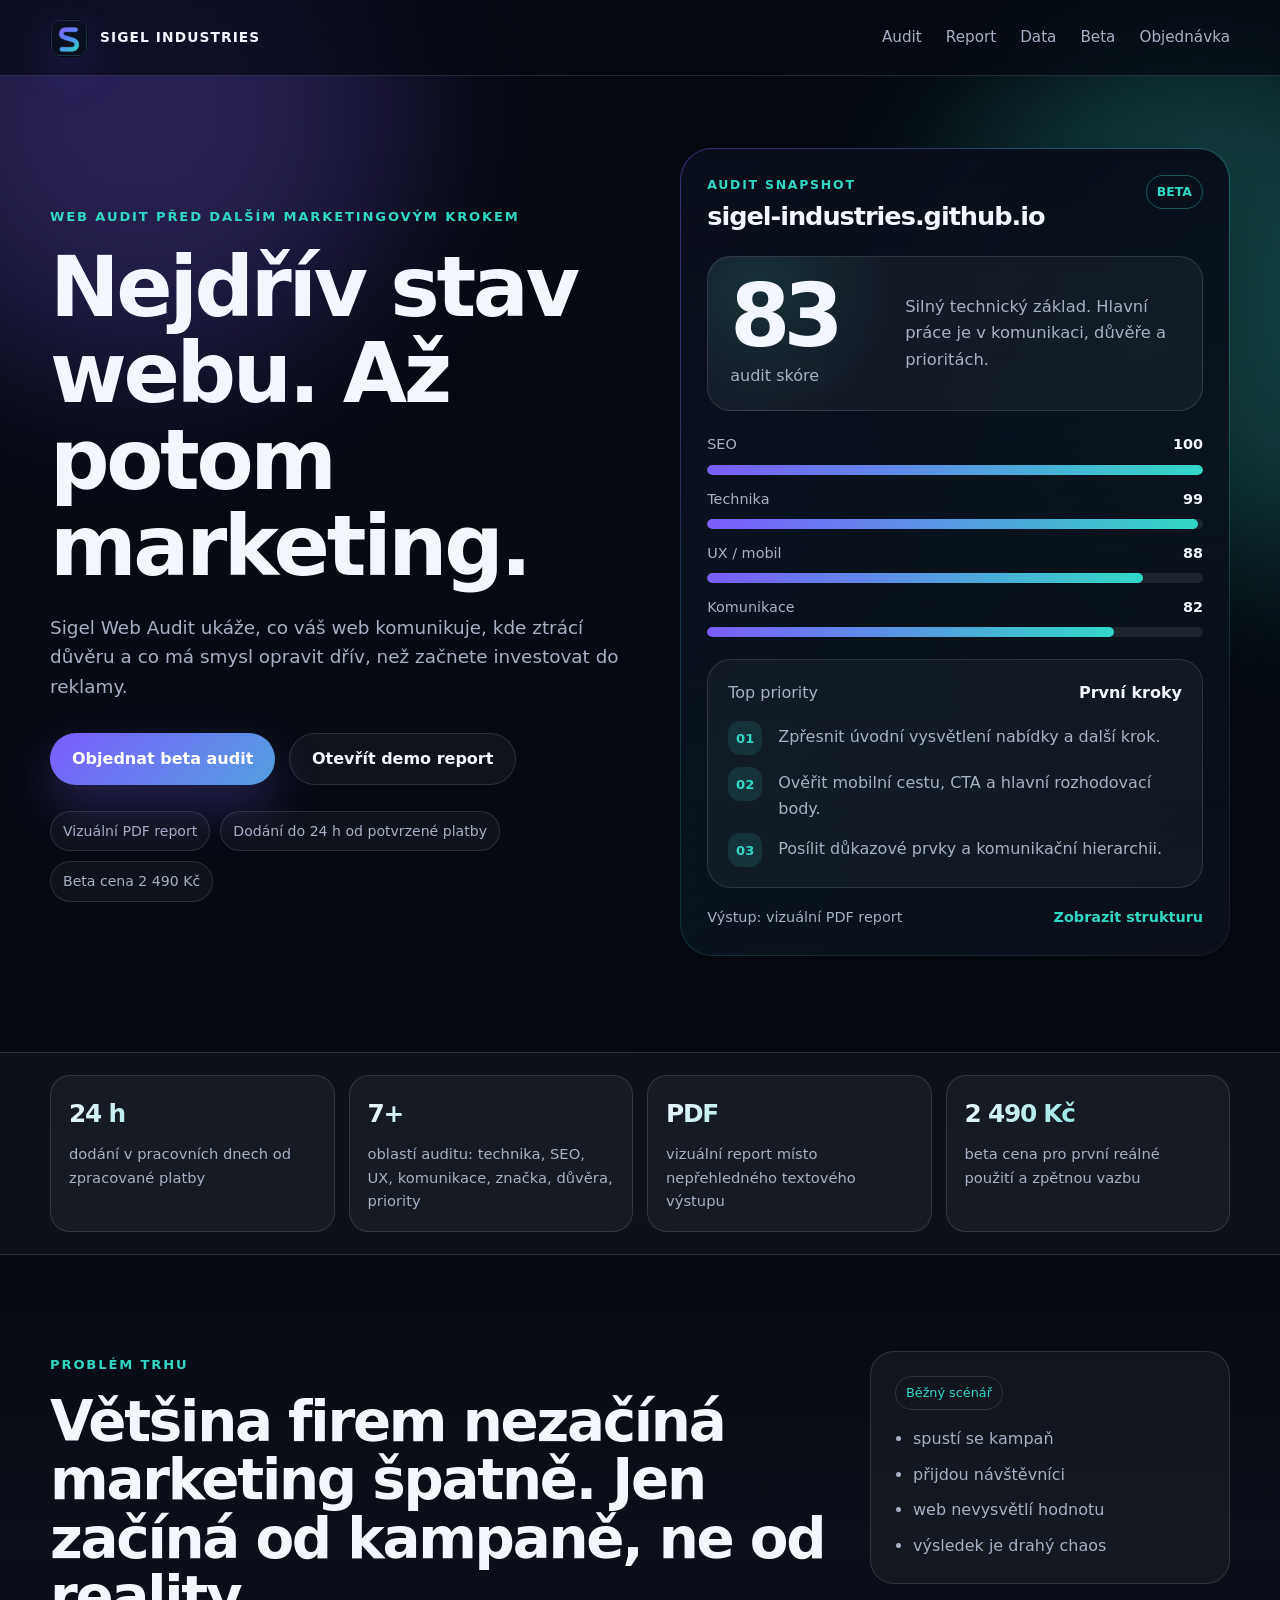
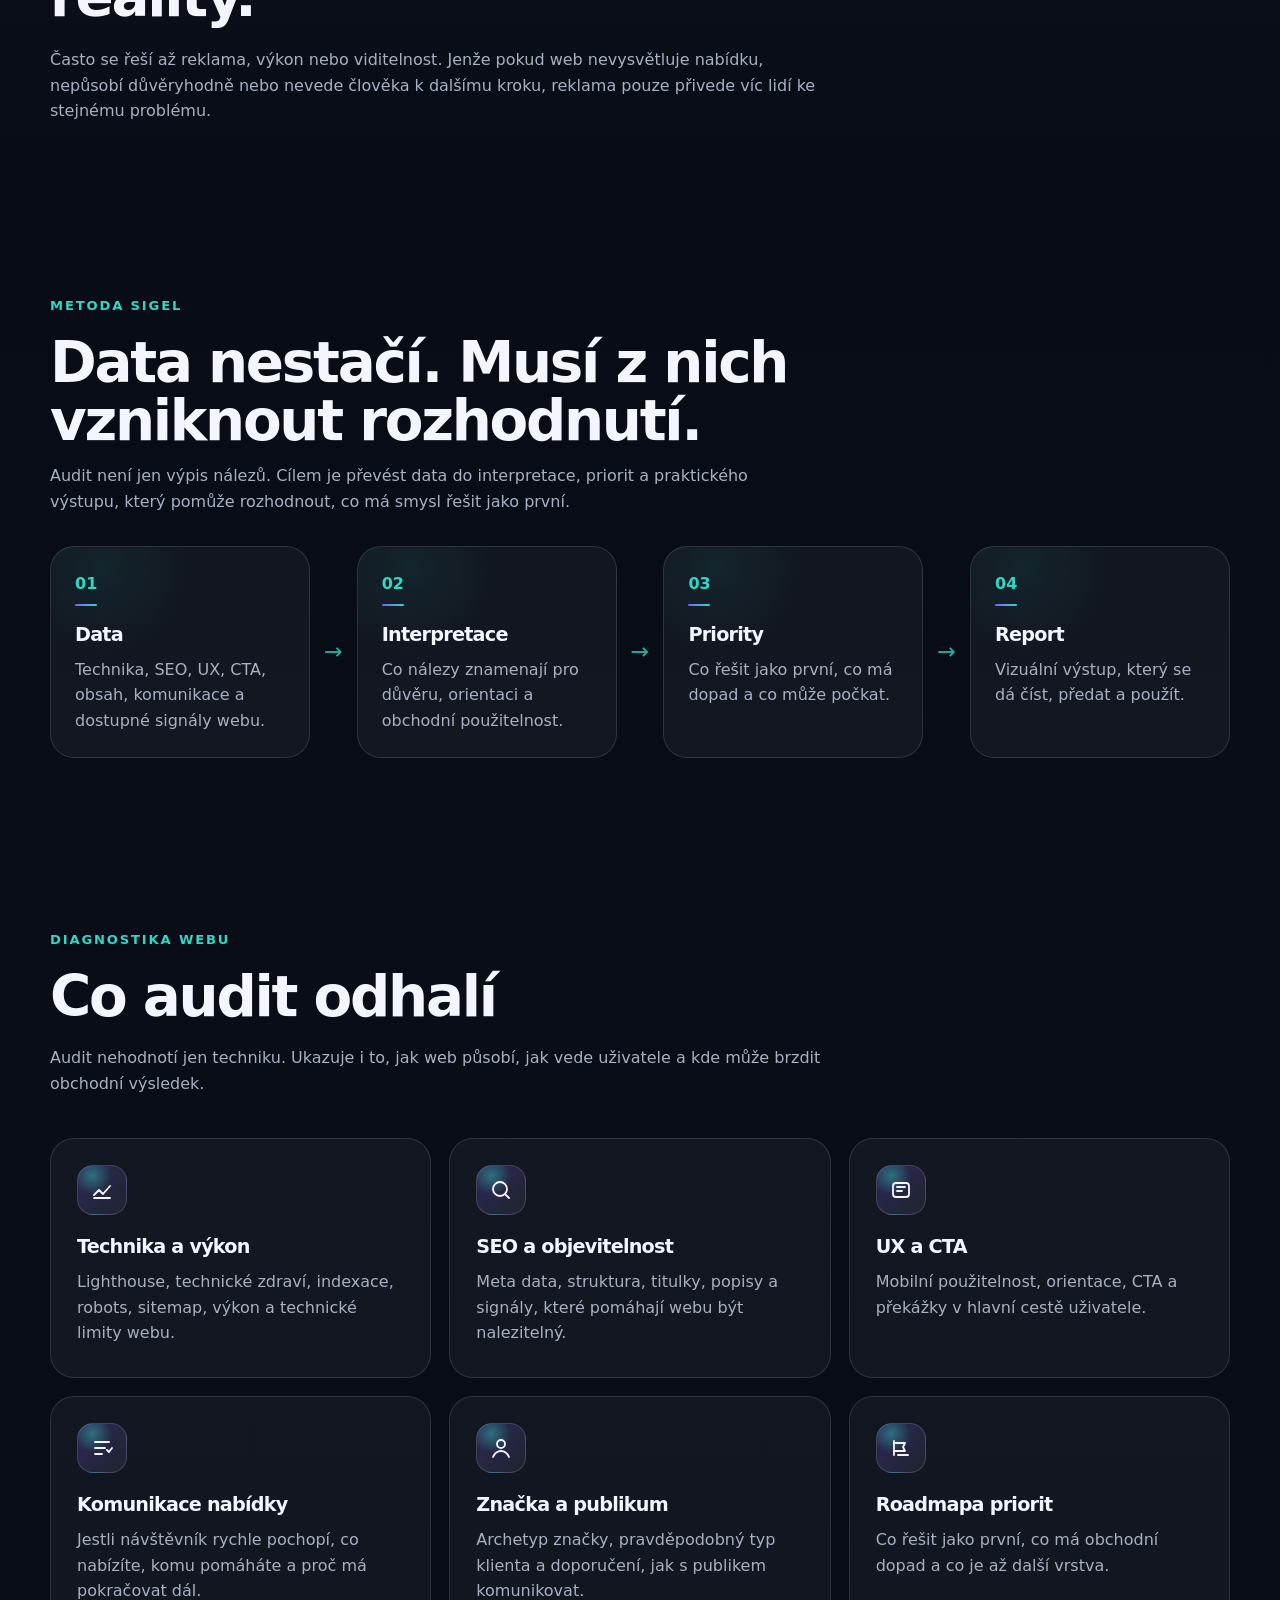
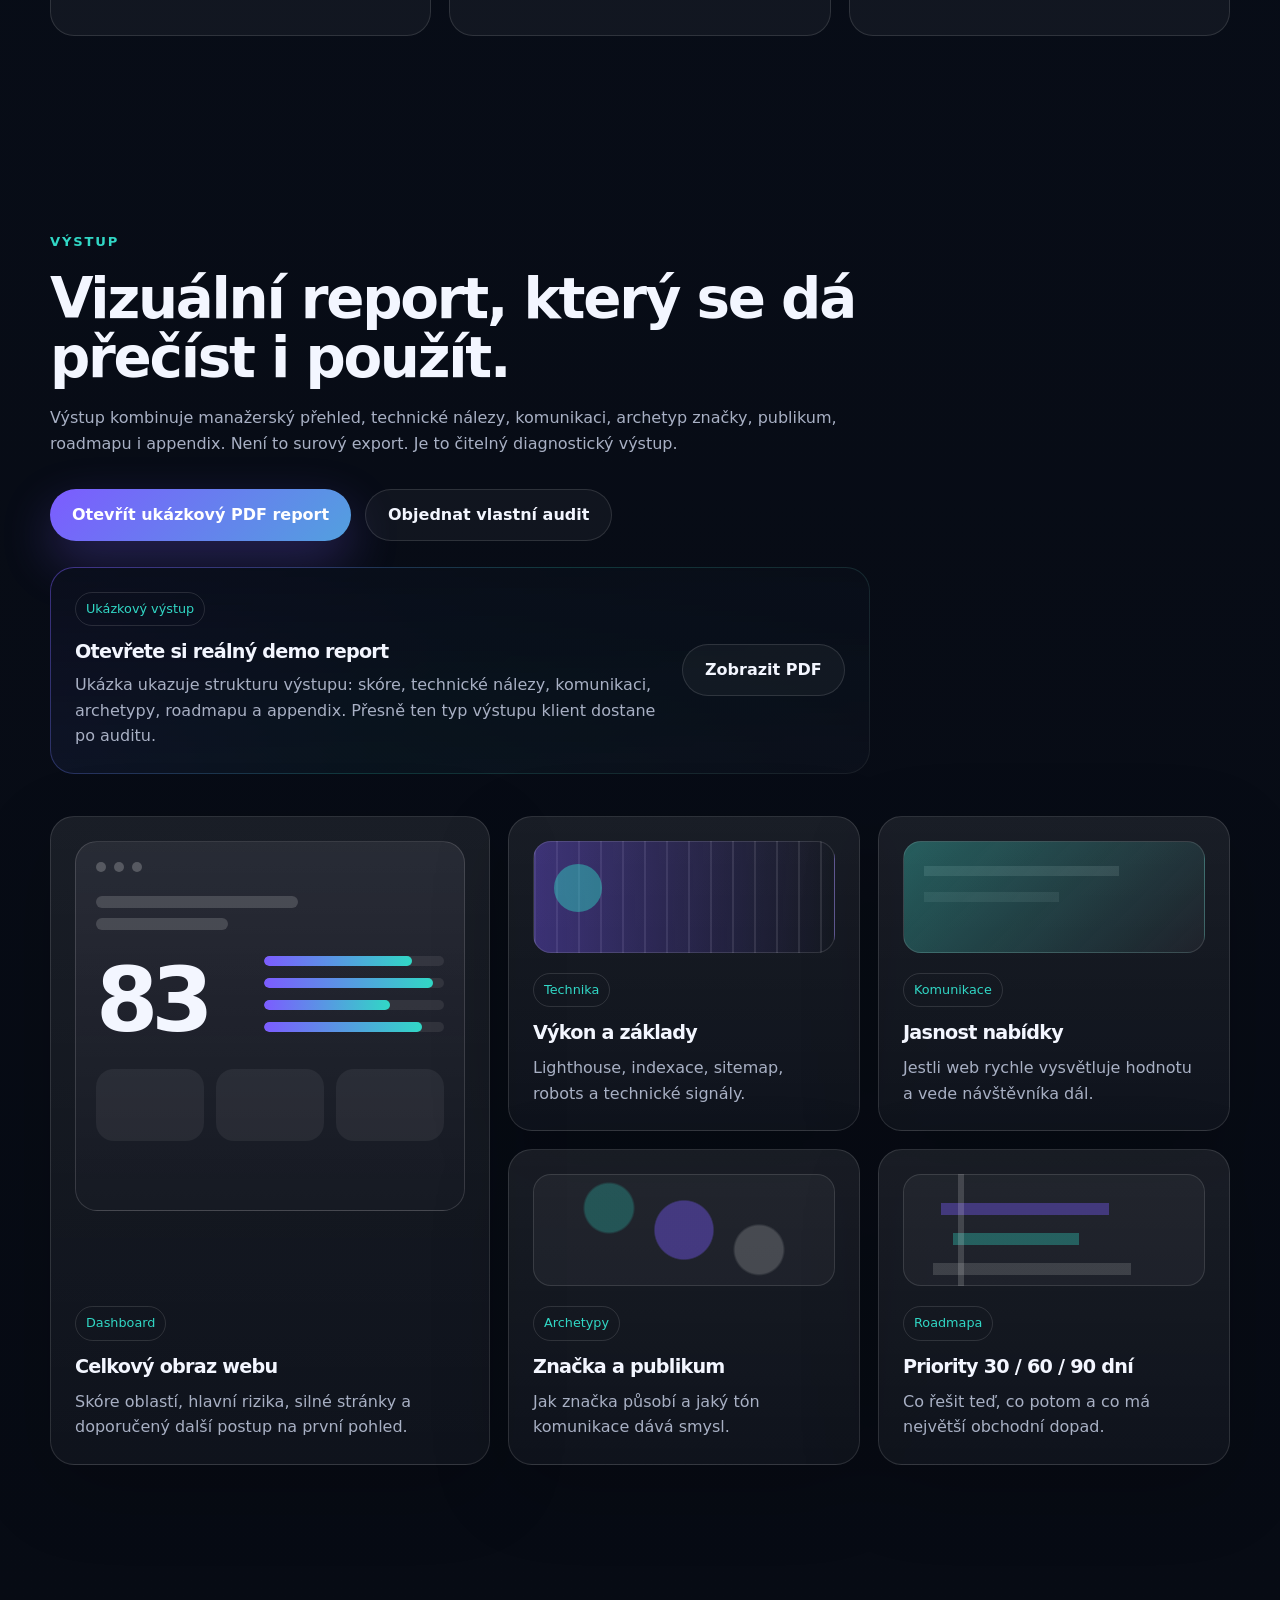
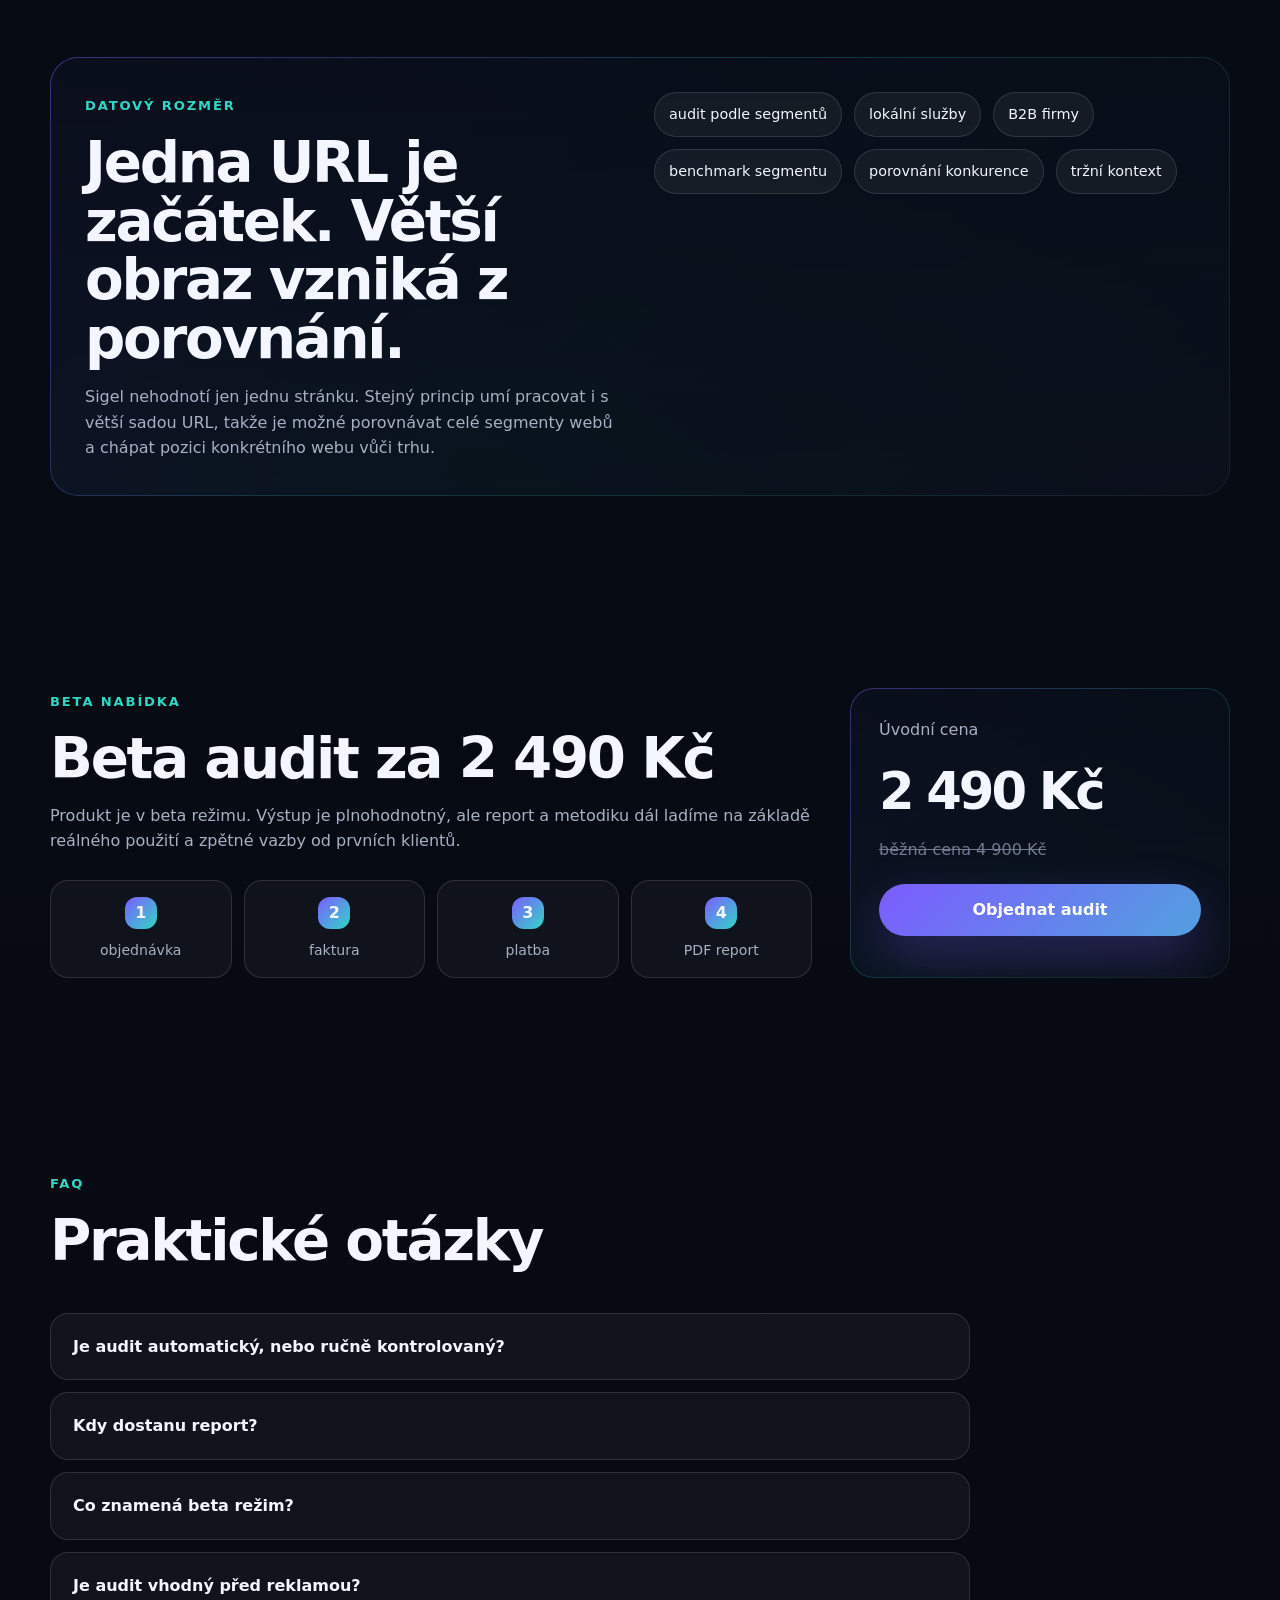
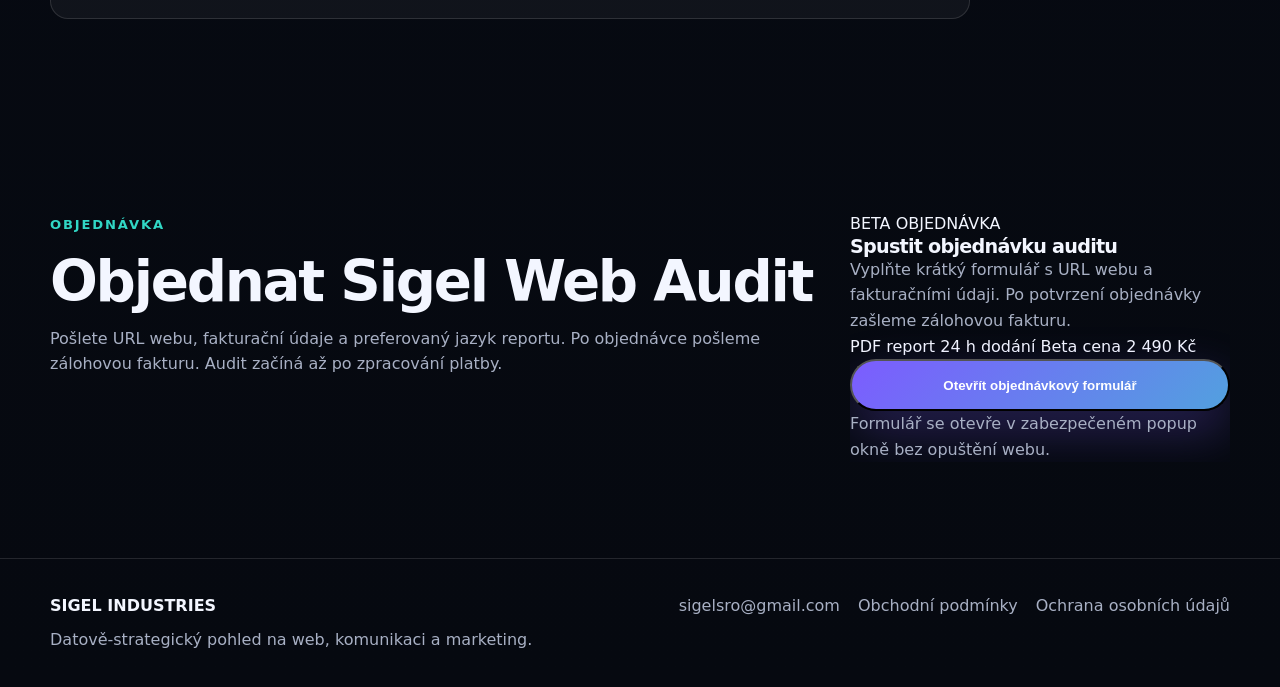
==== index.html @ b2f06cb0 "Update index.html" ====
<!doctype html>
<html lang="cs">
<head>
  <meta charset="utf-8" />
  <meta name="viewport" content="width=device-width, initial-scale=1" />

  <title>Sigel Web Audit | Datově-strategický audit webu</title>
  <meta name="description" content="Sigel Web Audit je vizuální datový audit webu, komunikace, SEO, UX, značky a obchodní použitelnosti. Než začnete investovat do marketingu, zjistěte, v jakém stavu je váš web." />
  <meta name="robots" content="index, follow" />
  <link rel="canonical" href="https://sigel-industries.github.io/" />

  <meta property="og:title" content="Sigel Web Audit | Datově-strategický audit webu" />
  <meta property="og:description" content="Nejdřív stav webu. Až potom marketing." />
  <meta property="og:type" content="website" />
  <meta property="og:url" content="https://sigel-industries.github.io/" />
  <meta property="og:site_name" content="SIGEL INDUSTRIES" />

  <link rel="icon" href="favicon.ico" sizes="any">
  <link rel="icon" type="image/png" sizes="32x32" href="favicon-32.png">
  <link rel="icon" type="image/png" sizes="16x16" href="favicon-16.png">
  <link rel="apple-touch-icon" href="apple-touch-icon.png">

  <link rel="stylesheet" href="style.css" />
</head>

<body>
  <div class="page-grid" aria-hidden="true"></div>
  <div class="page-glow page-glow-a" aria-hidden="true"></div>
  <div class="page-glow page-glow-b" aria-hidden="true"></div>

  <header class="site-header">
    <div class="container header-inner">
      <a href="#top" class="brand" aria-label="SIGEL INDUSTRIES">
        <span class="brand-mark">
          <img src="sigel-mark-256.png" alt="" class="brand-logo" aria-hidden="true">
        </span>
        <span class="brand-text">SIGEL INDUSTRIES</span>
      </a>

      <nav class="nav" aria-label="Hlavní navigace">
        <a href="#audit">Audit</a>
        <a href="#report">Report</a>
        <a href="#data">Data</a>
        <a href="#beta">Beta</a>
        <a href="#order">Objednávka</a>
      </nav>
    </div>
  </header>

  <main id="top">
    <section class="hero section">
      <div class="container hero-grid">
        <div class="hero-copy reveal">
          <p class="eyebrow">Web audit před dalším marketingovým krokem</p>

          <h1>Nejdřív stav webu. Až potom marketing.</h1>

          <p class="hero-text">
            Sigel Web Audit ukáže, co váš web komunikuje, kde ztrácí důvěru
            a co má smysl opravit dřív, než začnete investovat do reklamy.
          </p>

          <div class="hero-actions">
            <a href="#order" class="btn btn-primary btn-shine">Objednat beta audit</a>
            <a href="docs/demo-report.pdf" class="btn btn-secondary" target="_blank" rel="noopener">Otevřít demo report</a>
          </div>

          <div class="hero-meta">
            <span>Vizuální PDF report</span>
            <span>Dodání do 24 h od potvrzené platby</span>
            <span>Beta cena 2 490 Kč</span>
          </div>
        </div>

        <aside class="audit-snapshot reveal interactive-card tilt-card" aria-label="Ukázka auditního výstupu">
          <div class="snapshot-header">
            <div>
              <span class="snapshot-kicker">Audit Snapshot</span>
              <h2>sigel-industries.github.io</h2>
            </div>
            <span class="snapshot-badge">BETA</span>
          </div>

          <div class="snapshot-score-block">
            <div class="snapshot-score">
              <strong>83</strong>
              <span>audit skóre</span>
            </div>

            <div class="snapshot-summary">
              <p>Silný technický základ. Hlavní práce je v komunikaci, důvěře a prioritách.</p>
            </div>
          </div>

          <div class="snapshot-metrics">
            <div class="metric">
              <div class="metric-top">
                <span>SEO</span>
                <strong>100</strong>
              </div>
              <div class="metric-bar"><i style="width: 100%"></i></div>
            </div>

            <div class="metric">
              <div class="metric-top">
                <span>Technika</span>
                <strong>99</strong>
              </div>
              <div class="metric-bar"><i style="width: 99%"></i></div>
            </div>

            <div class="metric">
              <div class="metric-top">
                <span>UX / mobil</span>
                <strong>88</strong>
              </div>
              <div class="metric-bar"><i style="width: 88%"></i></div>
            </div>

            <div class="metric">
              <div class="metric-top">
                <span>Komunikace</span>
                <strong>82</strong>
              </div>
              <div class="metric-bar"><i style="width: 82%"></i></div>
            </div>
          </div>

          <div class="snapshot-priorities">
            <div class="priority-title">
              <span>Top priority</span>
              <strong>První kroky</strong>
            </div>

            <ol>
              <li>
                <span>01</span>
                <p>Zpřesnit úvodní vysvětlení nabídky a další krok.</p>
              </li>
              <li>
                <span>02</span>
                <p>Ověřit mobilní cestu, CTA a hlavní rozhodovací body.</p>
              </li>
              <li>
                <span>03</span>
                <p>Posílit důkazové prvky a komunikační hierarchii.</p>
              </li>
            </ol>
          </div>

          <div class="snapshot-footer">
            <span>Výstup: vizuální PDF report</span>
            <a href="#report">Zobrazit strukturu</a>
          </div>
        </aside>
      </div>
    </section>

    <section class="signal-strip reveal">
      <div class="container signal-grid">
        <div class="signal-item interactive-card">
          <span>24 h</span>
          <p>dodání v pracovních dnech od zpracované platby</p>
        </div>

        <div class="signal-item interactive-card">
          <span>7+</span>
          <p>oblastí auditu: technika, SEO, UX, komunikace, značka, důvěra, priority</p>
        </div>

        <div class="signal-item interactive-card">
          <span>PDF</span>
          <p>vizuální report místo nepřehledného textového výstupu</p>
        </div>

        <div class="signal-item interactive-card">
          <span>2 490 Kč</span>
          <p>beta cena pro první reálné použití a zpětnou vazbu</p>
        </div>
      </div>
    </section>

    <section class="section problem">
      <div class="container problem-grid">
        <div class="problem-copy reveal">
          <p class="eyebrow">Problém trhu</p>
          <h2>Většina firem nezačíná marketing špatně. Jen začíná od kampaně, ne od reality.</h2>
          <p>
            Často se řeší až reklama, výkon nebo viditelnost. Jenže pokud web nevysvětluje nabídku,
            nepůsobí důvěryhodně nebo nevede člověka k dalšímu kroku, reklama pouze přivede víc lidí
            ke stejnému problému.
          </p>
        </div>

        <div class="problem-card reveal interactive-card">
          <span class="card-label">Běžný scénář</span>
          <ul>
            <li>spustí se kampaň</li>
            <li>přijdou návštěvníci</li>
            <li>web nevysvětlí hodnotu</li>
            <li>výsledek je drahý chaos</li>
          </ul>
        </div>
      </div>
    </section>

    <section class="section method">
      <div class="container">
        <div class="method-heading reveal">
          <p class="eyebrow">Metoda Sigel</p>
          <h2>Data nestačí. Musí z nich vzniknout rozhodnutí.</h2>
          <p>
            Audit není jen výpis nálezů. Cílem je převést data do interpretace, priorit a praktického výstupu,
            který pomůže rozhodnout, co má smysl řešit jako první.
          </p>
        </div>

        <div class="method-flow reveal">
          <div class="method-step interactive-card">
            <span>01</span>
            <h3>Data</h3>
            <p>Technika, SEO, UX, CTA, obsah, komunikace a dostupné signály webu.</p>
          </div>

          <div class="method-arrow">→</div>

          <div class="method-step interactive-card">
            <span>02</span>
            <h3>Interpretace</h3>
            <p>Co nálezy znamenají pro důvěru, orientaci a obchodní použitelnost.</p>
          </div>

          <div class="method-arrow">→</div>

          <div class="method-step interactive-card">
            <span>03</span>
            <h3>Priority</h3>
            <p>Co řešit jako první, co má dopad a co může počkat.</p>
          </div>

          <div class="method-arrow">→</div>

          <div class="method-step interactive-card">
            <span>04</span>
            <h3>Report</h3>
            <p>Vizuální výstup, který se dá číst, předat a použít.</p>
          </div>
        </div>
      </div>
    </section>

    <section id="audit" class="section audit">
      <div class="container">
        <div class="section-heading reveal">
          <p class="eyebrow">Diagnostika webu</p>
          <h2>Co audit odhalí</h2>
          <p>
            Audit nehodnotí jen techniku. Ukazuje i to, jak web působí, jak vede uživatele
            a kde může brzdit obchodní výsledek.
          </p>
        </div>

        <div class="feature-grid">
          <article class="feature-card reveal interactive-card tilt-card">
            <div class="icon-box">
              <svg viewBox="0 0 24 24" aria-hidden="true"><path d="M4 17l5-5 4 4 7-8"/><path d="M4 20h16"/></svg>
            </div>
            <h3>Technika a výkon</h3>
            <p>Lighthouse, technické zdraví, indexace, robots, sitemap, výkon a technické limity webu.</p>
          </article>

          <article class="feature-card reveal interactive-card tilt-card">
            <div class="icon-box">
              <svg viewBox="0 0 24 24" aria-hidden="true"><circle cx="11" cy="11" r="7"/><path d="M20 20l-4-4"/></svg>
            </div>
            <h3>SEO a objevitelnost</h3>
            <p>Meta data, struktura, titulky, popisy a signály, které pomáhají webu být nalezitelný.</p>
          </article>

          <article class="feature-card reveal interactive-card tilt-card">
            <div class="icon-box">
              <svg viewBox="0 0 24 24" aria-hidden="true"><rect x="4" y="5" width="16" height="14" rx="3"/><path d="M8 9h8M8 13h5"/></svg>
            </div>
            <h3>UX a CTA</h3>
            <p>Mobilní použitelnost, orientace, CTA a překážky v hlavní cestě uživatele.</p>
          </article>

          <article class="feature-card reveal interactive-card tilt-card">
            <div class="icon-box">
              <svg viewBox="0 0 24 24" aria-hidden="true"><path d="M5 6h14M5 12h10M5 18h7"/><path d="M17 14l2 2 3-4"/></svg>
            </div>
            <h3>Komunikace nabídky</h3>
            <p>Jestli návštěvník rychle pochopí, co nabízíte, komu pomáháte a proč má pokračovat dál.</p>
          </article>

          <article class="feature-card reveal interactive-card tilt-card">
            <div class="icon-box">
              <svg viewBox="0 0 24 24" aria-hidden="true"><circle cx="12" cy="8" r="4"/><path d="M4 21c1.8-4 4.5-6 8-6s6.2 2 8 6"/></svg>
            </div>
            <h3>Značka a publikum</h3>
            <p>Archetyp značky, pravděpodobný typ klienta a doporučení, jak s publikem komunikovat.</p>
          </article>

          <article class="feature-card reveal interactive-card tilt-card">
            <div class="icon-box">
              <svg viewBox="0 0 24 24" aria-hidden="true"><path d="M5 19V5"/><path d="M5 7h11l-2 4 2 4H5"/><path d="M9 19h10"/></svg>
            </div>
            <h3>Roadmapa priorit</h3>
            <p>Co řešit jako první, co má obchodní dopad a co je až další vrstva.</p>
          </article>
        </div>
      </div>
    </section>

    <section id="report" class="section report">
      <div class="container">
        <div class="section-heading reveal">
          <p class="eyebrow">Výstup</p>
          <h2>Vizuální report, který se dá přečíst i použít.</h2>
          <p>
            Výstup kombinuje manažerský přehled, technické nálezy, komunikaci, archetyp značky,
            publikum, roadmapu i appendix. Není to surový export. Je to čitelný diagnostický výstup.
          </p>

          <div class="section-actions">
            <a href="docs/demo-report.pdf" class="btn btn-primary btn-shine" target="_blank" rel="noopener">
              Otevřít ukázkový PDF report
            </a>
            <a href="#order" class="btn btn-secondary">Objednat vlastní audit</a>
          </div>

          <div class="pdf-callout reveal interactive-card">
            <div>
              <span class="preview-label">Ukázkový výstup</span>
              <h3>Otevřete si reálný demo report</h3>
              <p>
                Ukázka ukazuje strukturu výstupu: skóre, technické nálezy, komunikaci,
                archetypy, roadmapu a appendix. Přesně ten typ výstupu klient dostane po auditu.
              </p>
            </div>

            <a href="docs/demo-report.pdf" class="btn btn-secondary" target="_blank" rel="noopener">
              Zobrazit PDF
            </a>
          </div>
        </div>

        <div class="report-grid">
          <article class="report-main reveal interactive-card tilt-card">
            <div class="report-screen">
              <div class="screen-top">
                <span></span>
                <span></span>
                <span></span>
              </div>

              <div class="screen-header-line large"></div>
              <div class="screen-header-line medium"></div>

              <div class="screen-main-row">
                <div class="screen-big-number">83</div>
                <div class="screen-bars">
                  <div class="screen-bar"><i style="width: 82%"></i></div>
                  <div class="screen-bar"><i style="width: 94%"></i></div>
                  <div class="screen-bar"><i style="width: 70%"></i></div>
                  <div class="screen-bar"><i style="width: 88%"></i></div>
                </div>
              </div>

              <div class="screen-mini-grid">
                <div></div>
                <div></div>
                <div></div>
              </div>
            </div>

            <div class="report-copy">
              <span class="preview-label">Dashboard</span>
              <h3>Celkový obraz webu</h3>
              <p>Skóre oblastí, hlavní rizika, silné stránky a doporučený další postup na první pohled.</p>
            </div>
          </article>

          <article class="report-side-card reveal interactive-card tilt-card">
            <div class="mini-report-visual visual-tech"></div>
            <span class="preview-label">Technika</span>
            <h3>Výkon a základy</h3>
            <p>Lighthouse, indexace, sitemap, robots a technické signály.</p>
          </article>

          <article class="report-side-card reveal interactive-card tilt-card">
            <div class="mini-report-visual visual-comm"></div>
            <span class="preview-label">Komunikace</span>
            <h3>Jasnost nabídky</h3>
            <p>Jestli web rychle vysvětluje hodnotu a vede návštěvníka dál.</p>
          </article>

          <article class="report-side-card reveal interactive-card tilt-card">
            <div class="mini-report-visual visual-arch"></div>
            <span class="preview-label">Archetypy</span>
            <h3>Značka a publikum</h3>
            <p>Jak značka působí a jaký tón komunikace dává smysl.</p>
          </article>

          <article class="report-side-card reveal interactive-card tilt-card">
            <div class="mini-report-visual visual-roadmap"></div>
            <span class="preview-label">Roadmapa</span>
            <h3>Priority 30 / 60 / 90 dní</h3>
            <p>Co řešit teď, co potom a co má největší obchodní dopad.</p>
          </article>
        </div>
      </div>
    </section>

    <section id="data" class="section benchmark">
      <div class="container benchmark-box reveal interactive-card">
        <div class="benchmark-copy">
          <p class="eyebrow">Datový rozměr</p>
          <h2>Jedna URL je začátek. Větší obraz vzniká z porovnání.</h2>
          <p>
            Sigel nehodnotí jen jednu stránku. Stejný princip umí pracovat i s větší sadou URL,
            takže je možné porovnávat celé segmenty webů a chápat pozici konkrétního webu vůči trhu.
          </p>
        </div>

        <div class="benchmark-tags">
          <span class="tag">audit podle segmentů</span>
          <span class="tag">lokální služby</span>
          <span class="tag">B2B firmy</span>
          <span class="tag">benchmark segmentu</span>
          <span class="tag">porovnání konkurence</span>
          <span class="tag">tržní kontext</span>
        </div>
      </div>
    </section>

    <section id="beta" class="section beta">
      <div class="container beta-grid">
        <div class="beta-left reveal">
          <p class="eyebrow">Beta nabídka</p>
          <h2>Beta audit za 2 490 Kč</h2>
          <p>
            Produkt je v beta režimu. Výstup je plnohodnotný, ale report a metodiku dál ladíme
            na základě reálného použití a zpětné vazby od prvních klientů.
          </p>

          <div class="process-mini">
            <div class="mini-step interactive-card">
              <span>1</span>
              <p>objednávka</p>
            </div>
            <div class="mini-step interactive-card">
              <span>2</span>
              <p>faktura</p>
            </div>
            <div class="mini-step interactive-card">
              <span>3</span>
              <p>platba</p>
            </div>
            <div class="mini-step interactive-card">
              <span>4</span>
              <p>PDF report</p>
            </div>
          </div>
        </div>

        <div class="price-card reveal tilt-card interactive-card">
          <span class="price-label">Úvodní cena</span>
          <strong>2 490 Kč</strong>
          <span class="old-price">běžná cena 4 900 Kč</span>
          <a href="#order" class="btn btn-primary btn-shine full">Objednat audit</a>
        </div>
      </div>
    </section>

    <section class="section faq">
      <div class="container">
        <div class="section-heading reveal">
          <p class="eyebrow">FAQ</p>
          <h2>Praktické otázky</h2>
        </div>

        <div class="faq-list reveal">
          <details class="interactive-card">
            <summary>Je audit automatický, nebo ručně kontrolovaný?</summary>
            <p>Report je postavený na automatizované analýze, ale výstup před odesláním prochází lidskou kontrolou.</p>
          </details>

          <details class="interactive-card">
            <summary>Kdy dostanu report?</summary>
            <p>Do 24 hodin v pracovních dnech od potvrzení přijaté platby.</p>
          </details>

          <details class="interactive-card">
            <summary>Co znamená beta režim?</summary>
            <p>Produkt je použitelný, ale stále ho ladíme podle zpětné vazby prvních klientů. Proto je cena snížená.</p>
          </details>

          <details class="interactive-card">
            <summary>Je audit vhodný před reklamou?</summary>
            <p>Ano. Právě tehdy dává největší smysl. Než začnete posílat lidi na web, je dobré vědět, jestli je web připravený je přesvědčit.</p>
          </details>
        </div>
      </div>
    </section>

    <section id="order" class="section order">
      <div class="container order-box reveal">
        <div class="order-copy">
          <p class="eyebrow">Objednávka</p>
          <h2>Objednat Sigel Web Audit</h2>
          <p>
            Pošlete URL webu, fakturační údaje a preferovaný jazyk reportu.
            Po objednávce pošleme zálohovou fakturu. Audit začíná až po zpracování platby.
          </p>
        </div>

       <div class="form-popup-card interactive-card tilt-card">
  <div class="popup-glow"></div>

  <span class="popup-badge">BETA OBJEDNÁVKA</span>

  <h3>Spustit objednávku auditu</h3>

  <p>
    Vyplňte krátký formulář s URL webu a fakturačními údaji.
    Po potvrzení objednávky zašleme zálohovou fakturu.
  </p>

  <div class="popup-features">
    <span>PDF report</span>
    <span>24 h dodání</span>
    <span>Beta cena 2 490 Kč</span>
  </div>

  <button
    class="btn btn-primary btn-shine full tally-trigger"
    data-tally-open="jaGlJ1"
    data-tally-layout="modal"
    data-tally-width="720"
    data-tally-overlay="1"
    data-tally-auto-close="2000"
  >
    Otevřít objednávkový formulář
  </button>

  <p class="popup-note">
    Formulář se otevře v zabezpečeném popup okně bez opuštění webu.
  </p>
</div>
      </div>
    </section>
  </main>
 <footer class="site-footer">
    <div class="container footer-inner">
      <div>
        <strong>SIGEL INDUSTRIES</strong>
        <p>Datově-strategický pohled na web, komunikaci a marketing.</p>
      </div>

      <div class="footer-links">
        <a href="mailto:sigelsro@gmail.com">sigelsro@gmail.com</a>
        <a href="obchodni-podminky.html">Obchodní podmínky</a>
        <a href="ochrana-osobnich-udaju.html">Ochrana osobních údajů</a>
      </div>
    </div>
  </footer>

  <a href="#order" class="mobile-sticky-cta">
    <span>Objednat audit</span>
    <strong>2 490 Kč</strong>
  </a>

  <script src="script.js"></script>
  <script async src="https://tally.so/widgets/embed.js"></script>
</body>
</html>
---- style.css ----
:root {
  --bg: #060910;
  --bg-soft: #0d1220;
  --bg-soft-2: #121933;
  --panel: rgba(255, 255, 255, 0.06);
  --panel-strong: rgba(255, 255, 255, 0.09);
  --text: #f3f6ff;
  --muted: #a8b0c4;
  --muted-2: #727b92;
  --line: rgba(255, 255, 255, 0.12);
  --accent: #7c5cff;
  --accent-2: #31d7c5;
  --accent-3: #96a7ff;
  --radius: 24px;
  --shadow: 0 30px 90px rgba(0, 0, 0, 0.35);
  --max: 1180px;
  --header-h: 76px;
}

* {
  box-sizing: border-box;
}

html {
  scroll-behavior: smooth;
  overflow-x: hidden;
}

body {
  margin: 0;
  font-family:
    Inter, ui-sans-serif, system-ui, -apple-system, BlinkMacSystemFont,
    "Segoe UI", sans-serif;
  background:
    linear-gradient(180deg, #060910 0%, #080d18 36%, #060910 100%);
  color: var(--text);
  line-height: 1.6;
  overflow-x: hidden;
}

.page-grid {
  position: fixed;
  inset: 0;
  pointer-events: none;
  z-index: -3;
  background-image:
    linear-gradient(rgba(255,255,255,0.03) 1px, transparent 1px),
    linear-gradient(90deg, rgba(255,255,255,0.03) 1px, transparent 1px);
  background-size: 64px 64px;
  mask-image: radial-gradient(circle at 50% 0%, black, transparent 72%);
  opacity: 0.42;
}

.page-glow {
  position: fixed;
  pointer-events: none;
  z-index: -4;
  width: 520px;
  height: 520px;
  border-radius: 999px;
  filter: blur(90px);
  opacity: 0.28;
}

.page-glow-a {
  top: -150px;
  left: -120px;
  background: #7c5cff;
}

.page-glow-b {
  top: 40px;
  right: -180px;
  background: #31d7c5;
}

a {
  color: inherit;
  text-decoration: none;
}

p {
  color: var(--muted);
  margin: 0;
}

h1,
h2,
h3 {
  margin: 0;
  line-height: 1.04;
  letter-spacing: -0.04em;
}

h1 {
  font-size: clamp(3rem, 6.5vw, 5.8rem);
}

h2 {
  font-size: clamp(2rem, 4.4vw, 4rem);
}

h3 {
  font-size: 1.2rem;
}

img,
svg,
iframe {
  max-width: 100%;
  height: auto;
}

.container {
  width: min(var(--max), calc(100% - 40px));
  margin: 0 auto;
}

.section {
  padding: 96px 0;
}

.eyebrow {
  display: inline-flex;
  color: var(--accent-2);
  font-size: 0.82rem;
  text-transform: uppercase;
  letter-spacing: 0.14em;
  font-weight: 700;
  margin-bottom: 18px;
}

.reveal {
  opacity: 0;
  transform: translateY(22px);
  transition:
    opacity 0.75s ease,
    transform 0.75s ease;
}

.reveal.is-visible {
  opacity: 1;
  transform: translateY(0);
}

.site-header {
  position: sticky;
  top: 0;
  z-index: 100;
  height: var(--header-h);
  backdrop-filter: blur(18px);
  background: rgba(7, 10, 18, 0.68);
  border-bottom: 1px solid var(--line);
  transition: background 0.24s ease, box-shadow 0.24s ease;
}

.site-header.is-scrolled {
  background: rgba(7, 10, 18, 0.92);
  box-shadow: 0 18px 50px rgba(0, 0, 0, 0.28);
}

.header-inner {
  height: 100%;
  display: flex;
  justify-content: space-between;
  align-items: center;
}

.brand {
  display: inline-flex;
  align-items: center;
  gap: 12px;
  font-weight: 700;
}

.brand-mark {
  width: 38px;
  height: 38px;
  border-radius: 12px;
  display: grid;
  place-items: center;
  background: transparent;
  border: none;
  overflow: hidden;
  box-shadow: 0 14px 40px rgba(124, 92, 255, 0.18);
}

.brand-logo {
  width: 38px;
  height: 38px;
  display: block;
  object-fit: cover;
  border-radius: 12px;
}

.brand-text {
  letter-spacing: 0.08em;
  text-transform: uppercase;
  font-size: 0.86rem;
  font-weight: 800;
}

.nav {
  display: flex;
  gap: 24px;
}

.nav a {
  position: relative;
  color: var(--muted);
  font-size: 0.95rem;
  transition: color 0.2s ease;
  padding: 4px 0;
}

.nav a::after {
  content: "";
  position: absolute;
  left: 0;
  bottom: -7px;
  width: 100%;
  height: 2px;
  background: linear-gradient(90deg, var(--accent), var(--accent-2));
  transform: scaleX(0);
  transform-origin: left;
  transition: transform 0.22s ease;
}

.nav a:hover,
.nav a.active {
  color: var(--text);
}

.nav a:hover::after,
.nav a.active::after {
  transform: scaleX(1);
}

.hero {
  min-height: calc(100vh - var(--header-h));
  display: flex;
  align-items: center;
  padding-top: 72px;
}

.hero-grid {
  display: grid;
  grid-template-columns: 1.02fr 0.98fr;
  gap: 58px;
  align-items: center;
}

.hero-text {
  max-width: 680px;
  font-size: 1.15rem;
  margin-top: 22px;
}

.hero-actions,
.section-actions {
  display: flex;
  gap: 14px;
  flex-wrap: wrap;
  margin-top: 32px;
}

.hero-meta {
  display: flex;
  flex-wrap: wrap;
  gap: 10px;
  margin-top: 26px;
}

.hero-meta span {
  color: var(--muted);
  border: 1px solid var(--line);
  border-radius: 999px;
  padding: 8px 12px;
  font-size: 0.88rem;
  background: rgba(255, 255, 255, 0.035);
}

.btn {
  position: relative;
  overflow: hidden;
  display: inline-flex;
  align-items: center;
  justify-content: center;
  min-height: 52px;
  padding: 0 22px;
  border-radius: 999px;
  font-weight: 750;
  transition:
    transform 0.2s ease,
    border-color 0.2s ease,
    background 0.2s ease,
    box-shadow 0.2s ease;
  will-change: transform;
}

.btn:hover {
  transform: translateY(-2px);
}

.btn-primary {
  background: linear-gradient(135deg, var(--accent), var(--accent-2));
  background-size: 180% 180%;
  color: white;
  box-shadow: 0 20px 50px rgba(124, 92, 255, 0.28);
  animation: gradientDrift 8s ease infinite;
}

.btn-secondary {
  border: 1px solid var(--line);
  background: rgba(255, 255, 255, 0.04);
  color: var(--text);
}

.btn-shine::before {
  content: "";
  position: absolute;
  top: 0;
  left: -120%;
  width: 90%;
  height: 100%;
  background: linear-gradient(90deg, transparent, rgba(255,255,255,0.28), transparent);
  transform: skewX(-18deg);
  transition: left 0.6s ease;
}

.btn-shine:hover::before {
  left: 130%;
}

.full {
  width: 100%;
}

@keyframes gradientDrift {
  0%, 100% {
    background-position: 0% 50%;
  }

  50% {
    background-position: 100% 50%;
  }
}

.interactive-card {
  position: relative;
  overflow: hidden;
  isolation: isolate;
  --x: 50%;
  --y: 50%;
}

.interactive-card::before {
  content: "";
  position: absolute;
  inset: 0;
  background:
    radial-gradient(
      320px circle at var(--x) var(--y),
      rgba(49, 215, 197, 0.11),
      transparent 45%
    );
  opacity: 0;
  transition: opacity 0.22s ease;
  z-index: 0;
  pointer-events: none;
}

.interactive-card:hover::before {
  opacity: 1;
}

.interactive-card > * {
  position: relative;
  z-index: 1;
}

.tilt-card {
  transform-style: preserve-3d;
  transition:
    transform 0.16s ease,
    box-shadow 0.2s ease,
    border-color 0.2s ease;
}

.tilt-card:hover {
  box-shadow: 0 26px 70px rgba(0, 0, 0, 0.32);
}

.audit-snapshot,
.pdf-callout,
.benchmark-box,
.price-card,
.form-placeholder {
  border: 1px solid transparent;
  background:
    linear-gradient(180deg, rgba(8, 13, 24, 0.96), rgba(8, 13, 24, 0.82)) padding-box,
    linear-gradient(135deg, rgba(124, 92, 255, 0.45), rgba(49, 215, 197, 0.22), rgba(255, 255, 255, 0.08)) border-box;
}

.audit-snapshot {
  position: relative;
  border-radius: 32px;
  padding: 26px;
  box-shadow: var(--shadow);
}

.audit-snapshot::after {
  content: "";
  position: absolute;
  inset: 0;
  z-index: 2;
  pointer-events: none;
  border-radius: inherit;
  background:
    linear-gradient(
      180deg,
      transparent 0%,
      rgba(49, 215, 197, 0.07) 46%,
      rgba(49, 215, 197, 0.16) 50%,
      rgba(49, 215, 197, 0.07) 54%,
      transparent 100%
    );
  transform: translateY(-120%);
  animation: scanSweep 5.5s ease-in-out infinite;
  opacity: 0.75;
}

@keyframes scanSweep {
  0%, 24% {
    transform: translateY(-120%);
  }

  46%, 54% {
    transform: translateY(0%);
  }

  76%, 100% {
    transform: translateY(120%);
  }
}

.snapshot-header {
  display: flex;
  align-items: flex-start;
  justify-content: space-between;
  gap: 18px;
  margin-bottom: 26px;
}

.snapshot-kicker {
  display: block;
  color: var(--accent-2);
  font-size: 0.78rem;
  text-transform: uppercase;
  letter-spacing: 0.14em;
  font-weight: 800;
  margin-bottom: 8px;
}

.snapshot-header h2 {
  font-size: clamp(1.2rem, 2vw, 1.65rem);
  letter-spacing: -0.04em;
}

.snapshot-badge {
  display: inline-flex;
  border: 1px solid rgba(49, 215, 197, 0.35);
  color: var(--accent-2);
  border-radius: 999px;
  padding: 6px 10px;
  font-size: 0.78rem;
  font-weight: 800;
}

.snapshot-score-block {
  display: grid;
  grid-template-columns: 155px 1fr;
  gap: 20px;
  align-items: center;
  padding: 22px;
  border-radius: 24px;
  border: 1px solid var(--line);
  background:
    radial-gradient(circle at 10% 20%, rgba(49, 215, 197, 0.12), transparent 30%),
    rgba(255,255,255,0.04);
  margin-bottom: 22px;
}

.snapshot-score strong {
  display: block;
  font-size: 5.4rem;
  line-height: 0.86;
  letter-spacing: -0.08em;
}

.snapshot-score span {
  display: block;
  color: var(--muted);
  margin-top: 10px;
}

.snapshot-summary p {
  font-size: 1.02rem;
}

.snapshot-metrics {
  display: grid;
  gap: 13px;
  margin-bottom: 22px;
}

.metric-top {
  display: flex;
  justify-content: space-between;
  color: var(--muted);
  font-size: 0.9rem;
  margin-bottom: 8px;
}

.metric-top strong {
  color: var(--text);
}

.metric-bar,
.screen-bar {
  height: 10px;
  border-radius: 999px;
  background: rgba(255,255,255,0.08);
  overflow: hidden;
}

.metric-bar i,
.screen-bar i {
  display: block;
  height: 100%;
  border-radius: inherit;
  background: linear-gradient(90deg, var(--accent), var(--accent-2));
  transform-origin: left;
  animation: metricLoad 1.15s ease both;
}

@keyframes metricLoad {
  from {
    transform: scaleX(0);
    opacity: 0.45;
  }

  to {
    transform: scaleX(1);
    opacity: 1;
  }
}

.snapshot-priorities {
  border: 1px solid var(--line);
  border-radius: 24px;
  padding: 20px;
  background: rgba(255,255,255,0.035);
  margin-bottom: 18px;
}

.priority-title {
  display: flex;
  justify-content: space-between;
  gap: 16px;
  margin-bottom: 16px;
}

.priority-title span {
  color: var(--muted);
}

.priority-title strong {
  color: var(--text);
}

.snapshot-priorities ol {
  list-style: none;
  padding: 0;
  margin: 0;
  display: grid;
  gap: 12px;
}

.snapshot-priorities li {
  display: grid;
  grid-template-columns: 38px 1fr;
  gap: 12px;
  align-items: start;
}

.snapshot-priorities li span {
  display: grid;
  place-items: center;
  width: 34px;
  height: 34px;
  border-radius: 12px;
  background: rgba(49, 215, 197, 0.12);
  color: var(--accent-2);
  font-weight: 850;
  font-size: 0.82rem;
}

.snapshot-priorities li p {
  padding-top: 3px;
}

.snapshot-footer {
  display: flex;
  justify-content: space-between;
  gap: 16px;
  color: var(--muted);
  font-size: 0.9rem;
}

.snapshot-footer a {
  color: var(--accent-2);
  font-weight: 800;
  position: relative;
}

.snapshot-footer a::after,
.footer-links a::after {
  content: "";
  position: absolute;
  left: 0;
  bottom: -3px;
  width: 100%;
  height: 1px;
  background: currentColor;
  transform: scaleX(0);
  transform-origin: left;
  transition: transform 0.22s ease;
}

.snapshot-footer a:hover::after,
.footer-links a:hover::after {
  transform: scaleX(1);
}

.signal-strip {
  padding: 22px 0;
  border-top: 1px solid var(--line);
  border-bottom: 1px solid var(--line);
  background: rgba(255, 255, 255, 0.028);
}

.signal-grid {
  display: grid;
  grid-template-columns: repeat(4, 1fr);
  gap: 14px;
}

.signal-item {
  padding: 18px;
  border: 1px solid var(--line);
  border-radius: 20px;
  background: rgba(255, 255, 255, 0.04);
  transition:
    transform 0.22s ease,
    border-color 0.22s ease,
    background 0.22s ease;
}

.signal-item:hover {
  transform: translateY(-4px);
  border-color: rgba(49, 215, 197, 0.3);
  background: rgba(255,255,255,0.06);
}

.signal-item span {
  display: block;
  font-size: 1.55rem;
  font-weight: 850;
  letter-spacing: -0.05em;
  margin-bottom: 8px;
  background: linear-gradient(135deg, var(--text), var(--accent-2));
  -webkit-background-clip: text;
  color: transparent;
}

.signal-item p {
  font-size: 0.92rem;
}

.problem {
  background: linear-gradient(180deg, transparent, rgba(255,255,255,0.02), transparent);
}

.problem-grid {
  display: grid;
  grid-template-columns: 1fr 360px;
  gap: 30px;
  align-items: start;
}

.problem-copy h2 {
  margin-bottom: 20px;
}

.problem-card {
  padding: 24px;
  border-radius: 24px;
  border: 1px solid var(--line);
  background: rgba(255,255,255,0.04);
}

.card-label {
  display: inline-flex;
  margin-bottom: 16px;
  padding: 6px 10px;
  border-radius: 999px;
  border: 1px solid var(--line);
  color: var(--accent-2);
  font-size: 0.8rem;
}

.problem-card ul {
  margin: 0;
  padding-left: 18px;
  color: var(--muted);
  display: grid;
  gap: 10px;
}

.method {
  padding-top: 72px;
  padding-bottom: 72px;
}

.method-heading {
  max-width: 760px;
  margin-bottom: 32px;
}

.method-heading h2 {
  margin-bottom: 12px;
}

.method-flow {
  display: grid;
  grid-template-columns: 1fr auto 1fr auto 1fr auto 1fr;
  gap: 14px;
  align-items: stretch;
}

.method-step {
  min-height: 210px;
  padding: 24px;
  border: 1px solid var(--line);
  border-radius: 24px;
  background:
    radial-gradient(circle at 20% 10%, rgba(49, 215, 197, 0.08), transparent 30%),
    rgba(255,255,255,0.045);
  transition:
    transform 0.24s ease,
    border-color 0.24s ease,
    background 0.24s ease;
}

.method-step:hover {
  transform: translateY(-5px);
  background:
    radial-gradient(circle at 20% 10%, rgba(49, 215, 197, 0.13), transparent 32%),
    rgba(255,255,255,0.062);
}

.method-step span {
  display: inline-flex;
  color: var(--accent-2);
  font-weight: 850;
  margin-bottom: 28px;
  position: relative;
}

.method-step span::after {
  content: "";
  position: absolute;
  left: 0;
  bottom: -9px;
  width: 22px;
  height: 2px;
  border-radius: 999px;
  background: linear-gradient(90deg, var(--accent), var(--accent-2));
  transition: width 0.22s ease;
}

.method-step:hover span::after {
  width: 44px;
}

.method-step h3 {
  margin-bottom: 12px;
}

.method-arrow {
  display: grid;
  place-items: center;
  color: var(--accent-2);
  font-size: 1.4rem;
  opacity: 0.8;
}

.section-heading {
  max-width: 820px;
  margin-bottom: 42px;
}

.section-heading h2 {
  margin-bottom: 18px;
}

.feature-grid {
  display: grid;
  grid-template-columns: repeat(3, 1fr);
  gap: 18px;
}

.feature-card {
  min-height: 240px;
  padding: 26px;
  border-radius: 24px;
  border: 1px solid var(--line);
  background: rgba(255,255,255,0.045);
  transition:
    transform 0.22s ease,
    border-color 0.22s ease,
    background 0.22s ease;
}

.feature-card:hover,
.audit-snapshot:hover,
.report-main:hover,
.report-side-card:hover,
.method-step:hover,
.signal-item:hover,
.price-card:hover,
.form-placeholder:hover {
  border-color: rgba(49, 215, 197, 0.38);
}

.feature-card:hover {
  transform: translateY(-5px);
  background: rgba(255,255,255,0.07);
}

.feature-card h3 {
  margin-bottom: 12px;
}

.icon-box {
  width: 50px;
  height: 50px;
  border-radius: 16px;
  display: grid;
  place-items: center;
  margin-bottom: 22px;
  background:
    radial-gradient(circle at 30% 20%, rgba(49, 215, 197, 0.42), transparent 38%),
    linear-gradient(135deg, rgba(124, 92, 255, 0.25), rgba(255, 255, 255, 0.06));
  border: 1px solid rgba(255, 255, 255, 0.15);
}

.icon-box svg {
  width: 24px;
  height: 24px;
  fill: none;
  stroke: var(--text);
  stroke-width: 1.8;
  stroke-linecap: round;
  stroke-linejoin: round;
}

.report-grid {
  display: grid;
  grid-template-columns: 1.25fr 1fr 1fr;
  gap: 18px;
}

.report-main,
.report-side-card {
  border-radius: 24px;
  border: 1px solid var(--line);
  background:
    linear-gradient(180deg, rgba(255,255,255,0.075), rgba(255,255,255,0.035));
  padding: 24px;
  box-shadow: 0 24px 80px rgba(0, 0, 0, 0.2);
  transition:
    transform 0.22s ease,
    border-color 0.22s ease,
    background 0.22s ease;
}

.report-main:hover,
.report-side-card:hover {
  transform: translateY(-5px);
}

.report-main {
  grid-row: span 2;
  min-height: 610px;
  display: flex;
  flex-direction: column;
  justify-content: space-between;
}

.report-screen {
  min-height: 370px;
  padding: 20px;
  border-radius: 22px;
  border: 1px solid rgba(255,255,255,0.14);
  background:
    linear-gradient(180deg, rgba(255,255,255,0.11), rgba(255,255,255,0.04)),
    rgba(9, 13, 24, 0.6);
}

.screen-top {
  display: flex;
  gap: 8px;
  margin-bottom: 24px;
}

.screen-top span {
  width: 10px;
  height: 10px;
  border-radius: 999px;
  background: rgba(255,255,255,0.22);
}

.screen-header-line {
  height: 12px;
  border-radius: 999px;
  background: rgba(255,255,255,0.16);
  margin-bottom: 10px;
}

.screen-header-line.large {
  width: 58%;
}

.screen-header-line.medium {
  width: 38%;
  margin-bottom: 26px;
}

.screen-main-row {
  display: grid;
  grid-template-columns: 150px 1fr;
  gap: 18px;
}

.screen-big-number {
  font-size: 5.6rem;
  font-weight: 900;
  line-height: 1;
  letter-spacing: -0.08em;
}

.screen-bars {
  display: grid;
  gap: 12px;
  align-content: start;
}

.screen-mini-grid {
  display: grid;
  grid-template-columns: repeat(3, 1fr);
  gap: 12px;
  margin-top: 24px;
}

.screen-mini-grid div {
  height: 72px;
  border-radius: 18px;
  background: rgba(255,255,255,0.06);
}

.report-copy {
  margin-top: 20px;
}

.preview-label {
  display: inline-flex;
  border: 1px solid var(--line);
  border-radius: 999px;
  padding: 6px 10px;
  color: var(--accent-2);
  font-size: 0.8rem;
  margin-bottom: 16px;
}

.report-copy h3,
.report-side-card h3 {
  margin-bottom: 12px;
}

.report-side-card {
  min-height: 290px;
}

.mini-report-visual {
  height: 112px;
  border-radius: 18px;
  margin-bottom: 20px;
  border: 1px solid rgba(255,255,255,0.12);
  position: relative;
  overflow: hidden;
}

.mini-report-visual::before,
.mini-report-visual::after {
  content: "";
  position: absolute;
  border-radius: 999px;
}

.visual-tech {
  background:
    linear-gradient(90deg, rgba(124,92,255,0.38), transparent),
    repeating-linear-gradient(90deg, rgba(255,255,255,0.1) 0 2px, transparent 2px 22px);
}

.visual-tech::before {
  left: 20px;
  top: 22px;
  width: 48px;
  height: 48px;
  background: rgba(49,215,197,0.45);
}

.visual-comm {
  background:
    linear-gradient(135deg, rgba(49,215,197,0.32), transparent),
    linear-gradient(rgba(255,255,255,0.11) 0 0) 20px 24px / 65% 10px no-repeat,
    linear-gradient(rgba(255,255,255,0.08) 0 0) 20px 50px / 45% 10px no-repeat,
    rgba(255,255,255,0.04);
}

.visual-arch {
  background:
    radial-gradient(circle at 50% 50%, rgba(124,92,255,0.4) 0 18%, transparent 19%),
    radial-gradient(circle at 25% 30%, rgba(49,215,197,0.28) 0 10%, transparent 11%),
    radial-gradient(circle at 75% 68%, rgba(255,255,255,0.18) 0 10%, transparent 11%),
    rgba(255,255,255,0.04);
}

.visual-roadmap {
  background:
    linear-gradient(90deg, transparent 0 18%, rgba(255,255,255,0.16) 18% 20%, transparent 20%),
    linear-gradient(rgba(124,92,255,0.38) 0 0) 28% 28px / 56% 12px no-repeat,
    linear-gradient(rgba(49,215,197,0.34) 0 0) 28% 58px / 42% 12px no-repeat,
    linear-gradient(rgba(255,255,255,0.14) 0 0) 28% 88px / 66% 12px no-repeat,
    rgba(255,255,255,0.04);
}

.pdf-callout {
  margin-top: 26px;
  display: grid;
  grid-template-columns: 1fr auto;
  gap: 20px;
  align-items: center;
  padding: 24px;
  border-radius: 24px;
}

.pdf-callout h3 {
  margin-bottom: 10px;
}

.benchmark-box {
  display: grid;
  grid-template-columns: 1fr 1fr;
  gap: 28px;
  border-radius: 28px;
  padding: 34px;
}

.benchmark-copy h2 {
  margin-bottom: 16px;
}

.benchmark-tags {
  display: flex;
  flex-wrap: wrap;
  gap: 12px;
  align-content: start;
}

.tag {
  display: inline-flex;
  padding: 10px 14px;
  border-radius: 999px;
  border: 1px solid var(--line);
  background: rgba(255,255,255,0.05);
  color: var(--text);
  font-size: 0.9rem;
  transition:
    transform 0.22s ease,
    border-color 0.22s ease,
    background 0.22s ease;
}

.tag:hover {
  transform: translateY(-3px);
  border-color: rgba(49, 215, 197, 0.35);
  background: rgba(49, 215, 197, 0.07);
}

.beta-grid,
.order-box {
  display: grid;
  grid-template-columns: 1fr 380px;
  gap: 28px;
  align-items: stretch;
}

.beta-left {
  padding-right: 10px;
}

.beta-left h2,
.order-copy h2 {
  margin-bottom: 14px;
}

.process-mini {
  display: grid;
  grid-template-columns: repeat(4, 1fr);
  gap: 12px;
  margin-top: 26px;
}

.mini-step {
  padding: 16px;
  border-radius: 18px;
  border: 1px solid var(--line);
  background: rgba(255,255,255,0.04);
  text-align: center;
  transition:
    transform 0.22s ease,
    border-color 0.22s ease;
}

.mini-step:hover {
  transform: translateY(-3px);
  border-color: rgba(49, 215, 197, 0.28);
}

.mini-step span {
  display: inline-grid;
  place-items: center;
  width: 32px;
  height: 32px;
  border-radius: 12px;
  margin-bottom: 10px;
  background: linear-gradient(135deg, var(--accent), var(--accent-2));
  font-weight: 800;
}

.mini-step p {
  font-size: 0.88rem;
}

.price-card,
.form-placeholder {
  padding: 28px;
  border-radius: 24px;
}

.price-label {
  display: block;
  color: var(--muted);
  margin-bottom: 8px;
}

.price-card strong {
  display: block;
  font-size: 3.2rem;
  letter-spacing: -0.06em;
  margin-bottom: 4px;
}

.old-price {
  display: block;
  color: var(--muted-2);
  text-decoration: line-through;
  margin-bottom: 22px;
}

.faq-list {
  display: grid;
  gap: 12px;
  max-width: 920px;
}

details {
  border: 1px solid var(--line);
  border-radius: 18px;
  padding: 20px 22px;
  background: rgba(255,255,255,0.045);
}

summary {
  cursor: pointer;
  font-weight: 750;
  list-style: none;
}

summary::-webkit-details-marker {
  display: none;
}

details p {
  margin-top: 14px;
}

.form-placeholder h3 {
  margin-bottom: 10px;
}

.form-placeholder .btn {
  margin-top: 22px;
}

.site-footer {
  border-top: 1px solid var(--line);
  padding: 34px 0;
}

.footer-inner {
  display: flex;
  justify-content: space-between;
  gap: 30px;
}

.footer-inner p {
  margin-top: 8px;
}

.footer-links {
  display: flex;
  gap: 18px;
  flex-wrap: wrap;
  color: var(--muted);
}

.footer-links a {
  position: relative;
}

.footer-links a:hover {
  color: var(--text);
}

.mobile-sticky-cta {
  display: none;
}

@media (max-width: 1080px) {
  .hero-grid,
  .problem-grid,
  .benchmark-box,
  .beta-grid,
  .order-box {
    grid-template-columns: 1fr;
  }

  .feature-grid,
  .signal-grid {
    grid-template-columns: repeat(2, 1fr);
  }

  .method-flow {
    grid-template-columns: 1fr;
  }

  .method-arrow {
    transform: rotate(90deg);
    min-height: 18px;
  }

  .report-grid {
    grid-template-columns: 1fr 1fr;
  }

  .report-main {
    grid-column: span 2;
    min-height: 520px;
  }

  .nav {
    display: none;
  }
}

@media (max-width: 760px) {
  body {
    padding-bottom: 82px;
  }

  .container {
    width: min(100% - 28px, var(--max));
  }

  .section {
    padding: 72px 0;
  }

  .hero {
    min-height: auto;
    padding-top: 58px;
  }

  .feature-grid,
  .signal-grid,
  .report-grid,
  .process-mini {
    grid-template-columns: 1fr;
  }

  .report-main {
    grid-column: auto;
    min-height: auto;
  }

  .snapshot-score-block,
  .screen-main-row {
    grid-template-columns: 1fr;
  }

  .snapshot-score strong,
  .screen-big-number {
    font-size: 4.5rem;
  }

  .screen-mini-grid {
    grid-template-columns: 1fr;
  }

  .hero-actions,
  .section-actions {
    flex-direction: column;
  }

  .hero-actions .btn,
  .section-actions .btn {
    width: 100%;
  }

  .pdf-callout {
    grid-template-columns: 1fr;
  }

  .pdf-callout .btn {
    width: 100%;
  }

  .snapshot-footer {
    flex-direction: column;
  }

  .mobile-sticky-cta {
    position: fixed;
    left: 14px;
    right: 14px;
    bottom: 14px;
    z-index: 200;
    min-height: 58px;
    display: flex;
    align-items: center;
    justify-content: space-between;
    gap: 14px;
    padding: 0 18px;
    border-radius: 999px;
    border: 1px solid rgba(49, 215, 197, 0.34);
    background:
      linear-gradient(135deg, rgba(124, 92, 255, 0.92), rgba(49, 215, 197, 0.86));
    box-shadow:
      0 22px 70px rgba(0, 0, 0, 0.46),
      0 0 0 1px rgba(255,255,255,0.08) inset;
    backdrop-filter: blur(18px);
    color: white;
    font-weight: 850;
  }

  .mobile-sticky-cta span {
    font-size: 0.96rem;
  }

  .mobile-sticky-cta strong {
    font-size: 0.92rem;
    opacity: 0.92;
  }

  .audit-snapshot::after {
    animation-duration: 7s;
    opacity: 0.5;
  }

  .footer-inner {
    flex-direction: column;
  }
}

@media (prefers-reduced-motion: reduce) {
  .audit-snapshot::after,
  .btn-primary,
  .metric-bar i,
  .screen-bar i,
  .mobile-sticky-cta {
    animation: none;
  }

  .reveal {
    transition: none;
  }
}

/* Legal pages */

.legal-page {
  padding-top: 118px;
  padding-bottom: 110px;
}

.legal-page .section-heading {
  max-width: 920px;
  margin-bottom: 28px;
}

.legal-page .section-heading h1 {
  font-size: clamp(2.8rem, 6vw, 5rem);
  margin-bottom: 18px;
}

.legal-page .section-heading p {
  max-width: 720px;
  font-size: 1.05rem;
}

.legal-content {
  max-width: 920px;
  margin: 0 auto;
  padding: clamp(24px, 4vw, 46px);
  border: 1px solid transparent;
  border-radius: 32px;
  background:
    linear-gradient(180deg, rgba(8, 13, 24, 0.97), rgba(8, 13, 24, 0.86)) padding-box,
    linear-gradient(135deg, rgba(124, 92, 255, 0.38), rgba(49, 215, 197, 0.2), rgba(255, 255, 255, 0.06)) border-box;
  box-shadow:
    0 30px 90px rgba(0, 0, 0, 0.35),
    0 0 0 1px rgba(255, 255, 255, 0.025) inset;
  position: relative;
  overflow: hidden;
}

.legal-content::before {
  content: "";
  position: absolute;
  inset: 0;
  pointer-events: none;
  background:
    radial-gradient(circle at 0% 0%, rgba(124, 92, 255, 0.11), transparent 34%),
    radial-gradient(circle at 100% 6%, rgba(49, 215, 197, 0.09), transparent 28%);
  opacity: 0.9;
}

.legal-content > * {
  position: relative;
  z-index: 1;
}

.legal-content p:first-child {
  display: inline-flex;
  align-items: center;
  gap: 8px;
  padding: 8px 12px;
  margin-bottom: 28px;
  border-radius: 999px;
  border: 1px solid rgba(49, 215, 197, 0.22);
  background: rgba(49, 215, 197, 0.055);
  color: var(--muted);
  font-size: 0.9rem;
}

.legal-content h2 {
  font-size: clamp(1.28rem, 2.2vw, 1.85rem);
  margin-top: 42px;
  margin-bottom: 14px;
  padding-top: 28px;
  border-top: 1px solid rgba(255, 255, 255, 0.09);
  letter-spacing: -0.035em;
}

.legal-content h2:first-of-type {
  margin-top: 10px;
  padding-top: 0;
  border-top: none;
}

.legal-content p {
  max-width: 760px;
  margin-bottom: 15px;
  color: var(--muted);
  font-size: 1rem;
}

.legal-content strong {
  color: var(--text);
  font-weight: 800;
}

.legal-content a {
  color: var(--accent-2);
  font-weight: 750;
  position: relative;
}

.legal-content a::after {
  content: "";
  position: absolute;
  left: 0;
  bottom: -3px;
  width: 100%;
  height: 1px;
  background: currentColor;
  transform: scaleX(0);
  transform-origin: left;
  transition: transform 0.22s ease;
}

.legal-content a:hover::after {
  transform: scaleX(1);
}

.legal-backlink {
  margin-top: 46px;
}

.legal-backlink a {
  display: inline-flex;
  align-items: center;
  justify-content: center;
  min-height: 48px;
  padding: 0 18px;
  border-radius: 999px;
  border: 1px solid var(--line);
  background: rgba(255, 255, 255, 0.045);
}

.legal-backlink a:hover {
  background: rgba(49, 215, 197, 0.07);
  border-color: rgba(49, 215, 197, 0.32);
}

@media (max-width: 760px) {
  .legal-page {
    padding-top: 82px;
    padding-bottom: 86px;
  }

  .legal-content {
    padding: 22px;
    border-radius: 24px;
  }

  .legal-content h2 {
    margin-top: 34px;
    padding-top: 22px;
  }

  .legal-content p {
    font-size: 0.96rem;
  }

  .legal-content p:first-child {
    display: flex;
    width: fit-content;
    max-width: 100%;
    flex-wrap: wrap;
  }
}
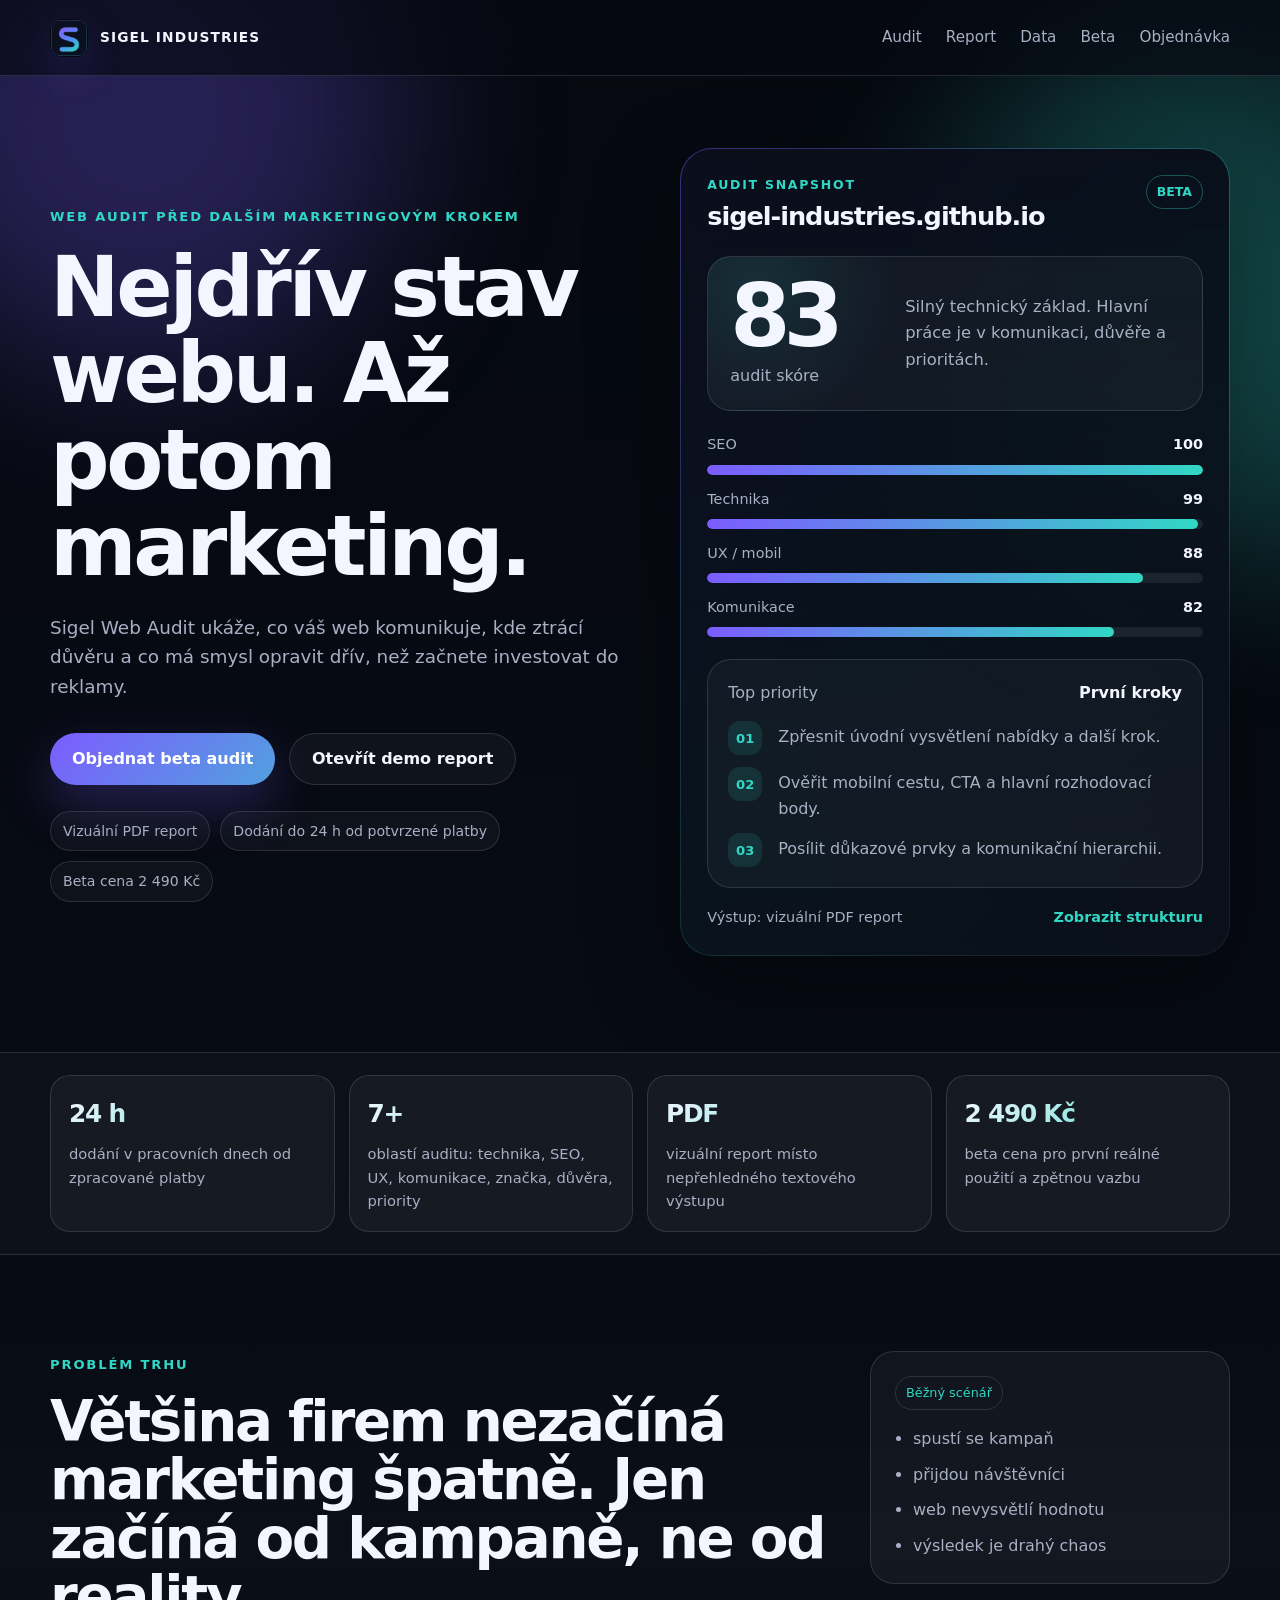
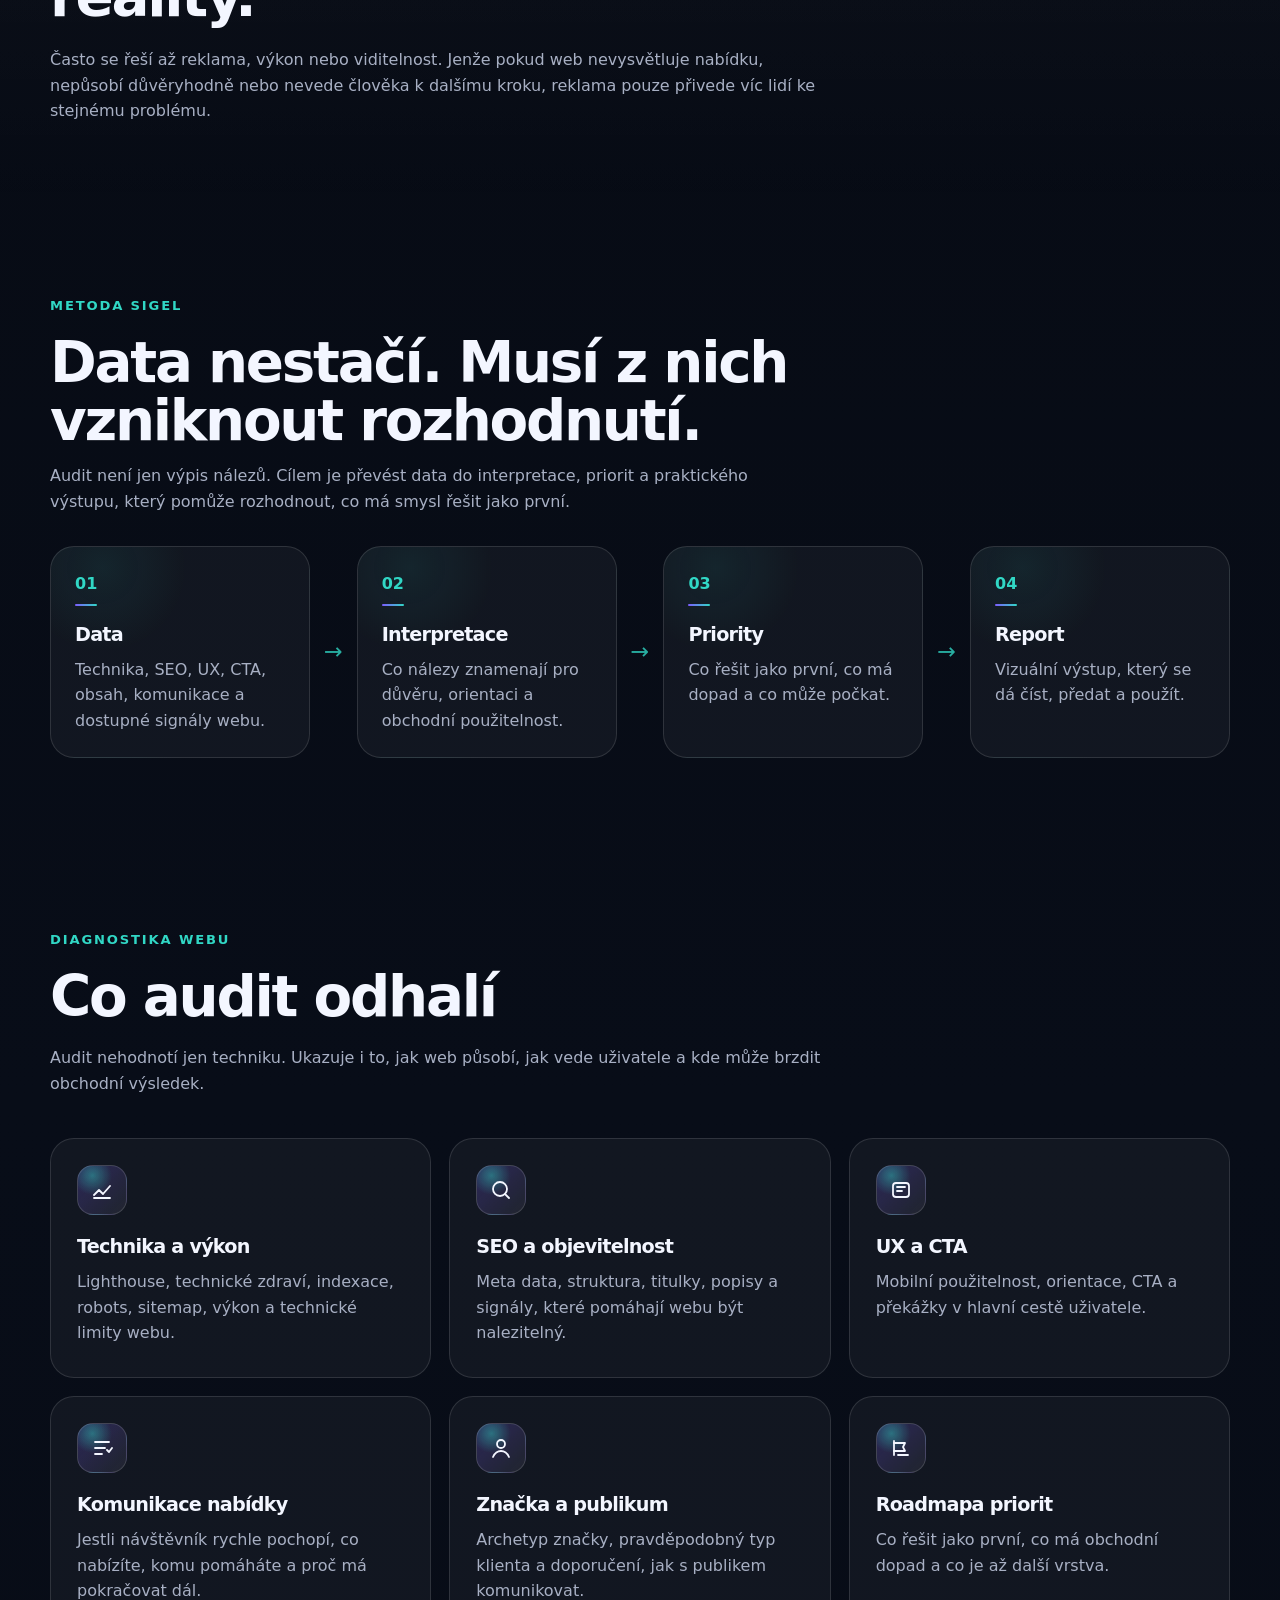
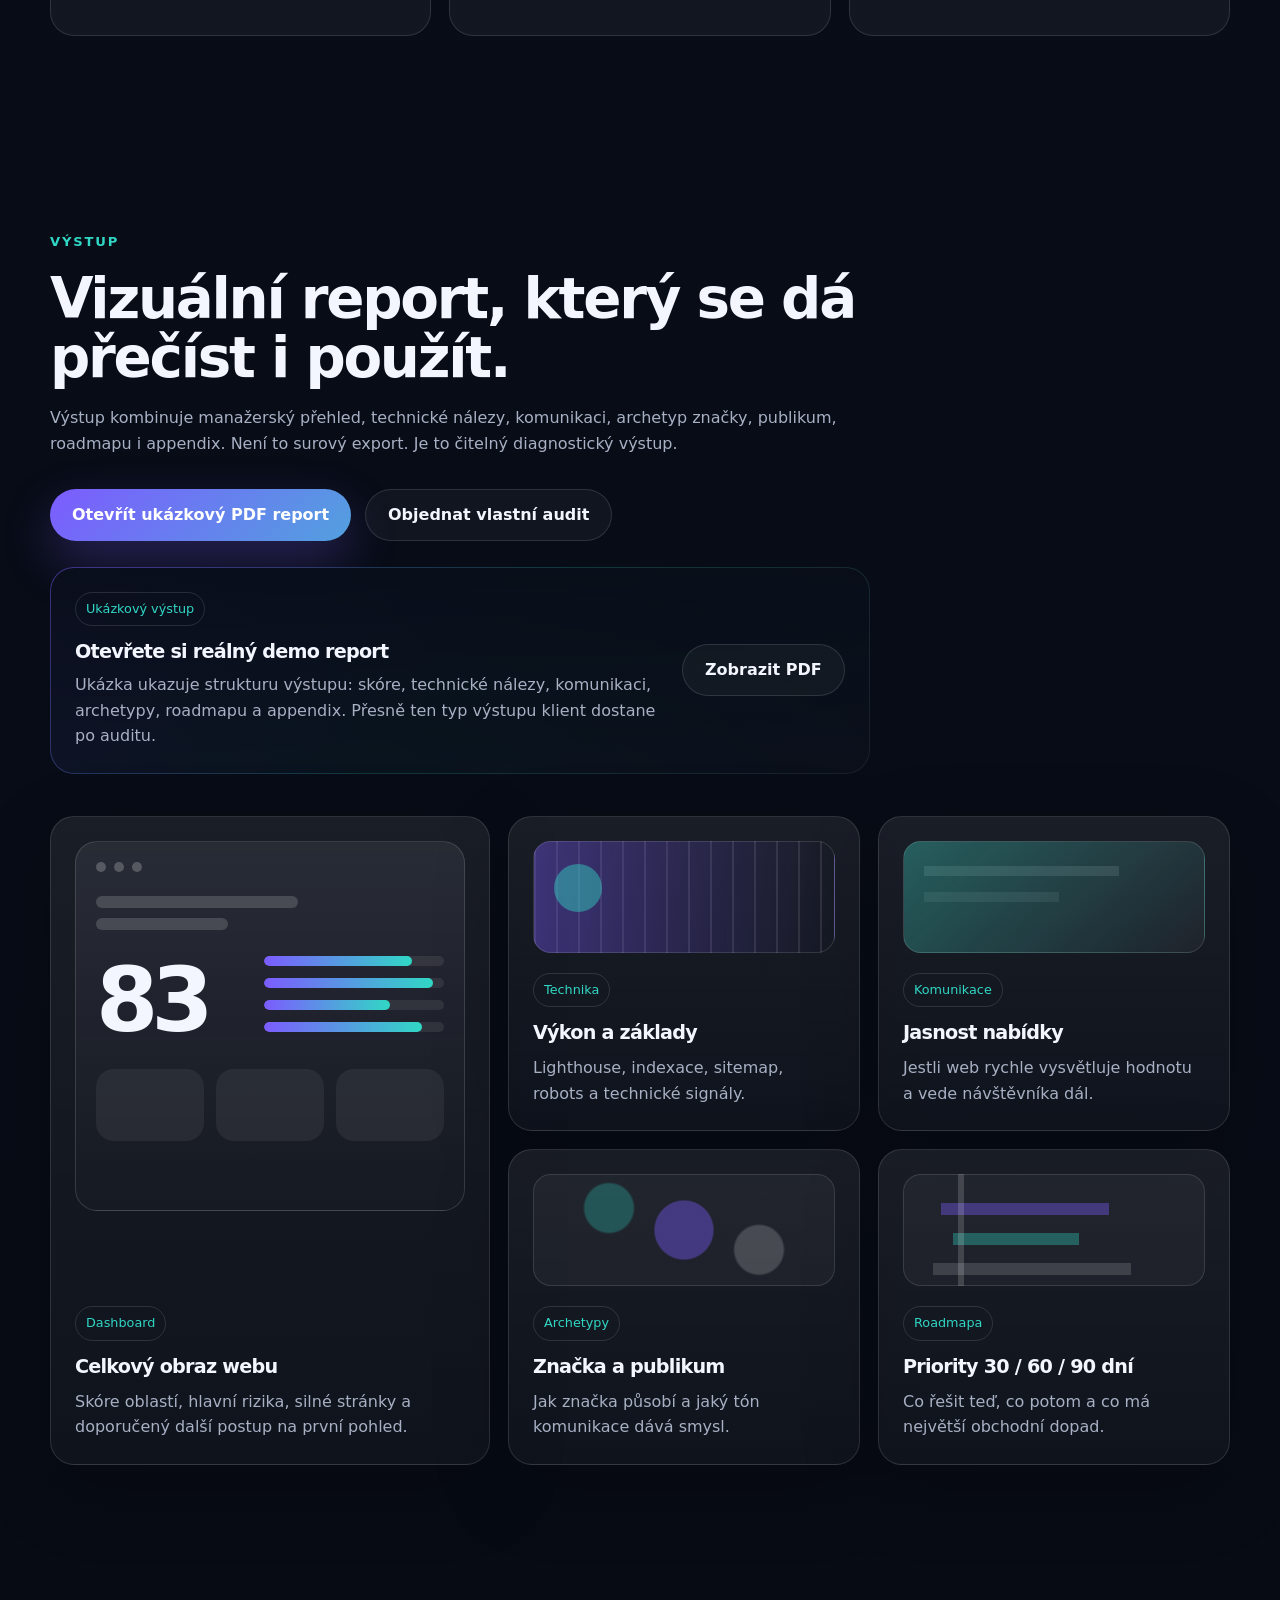
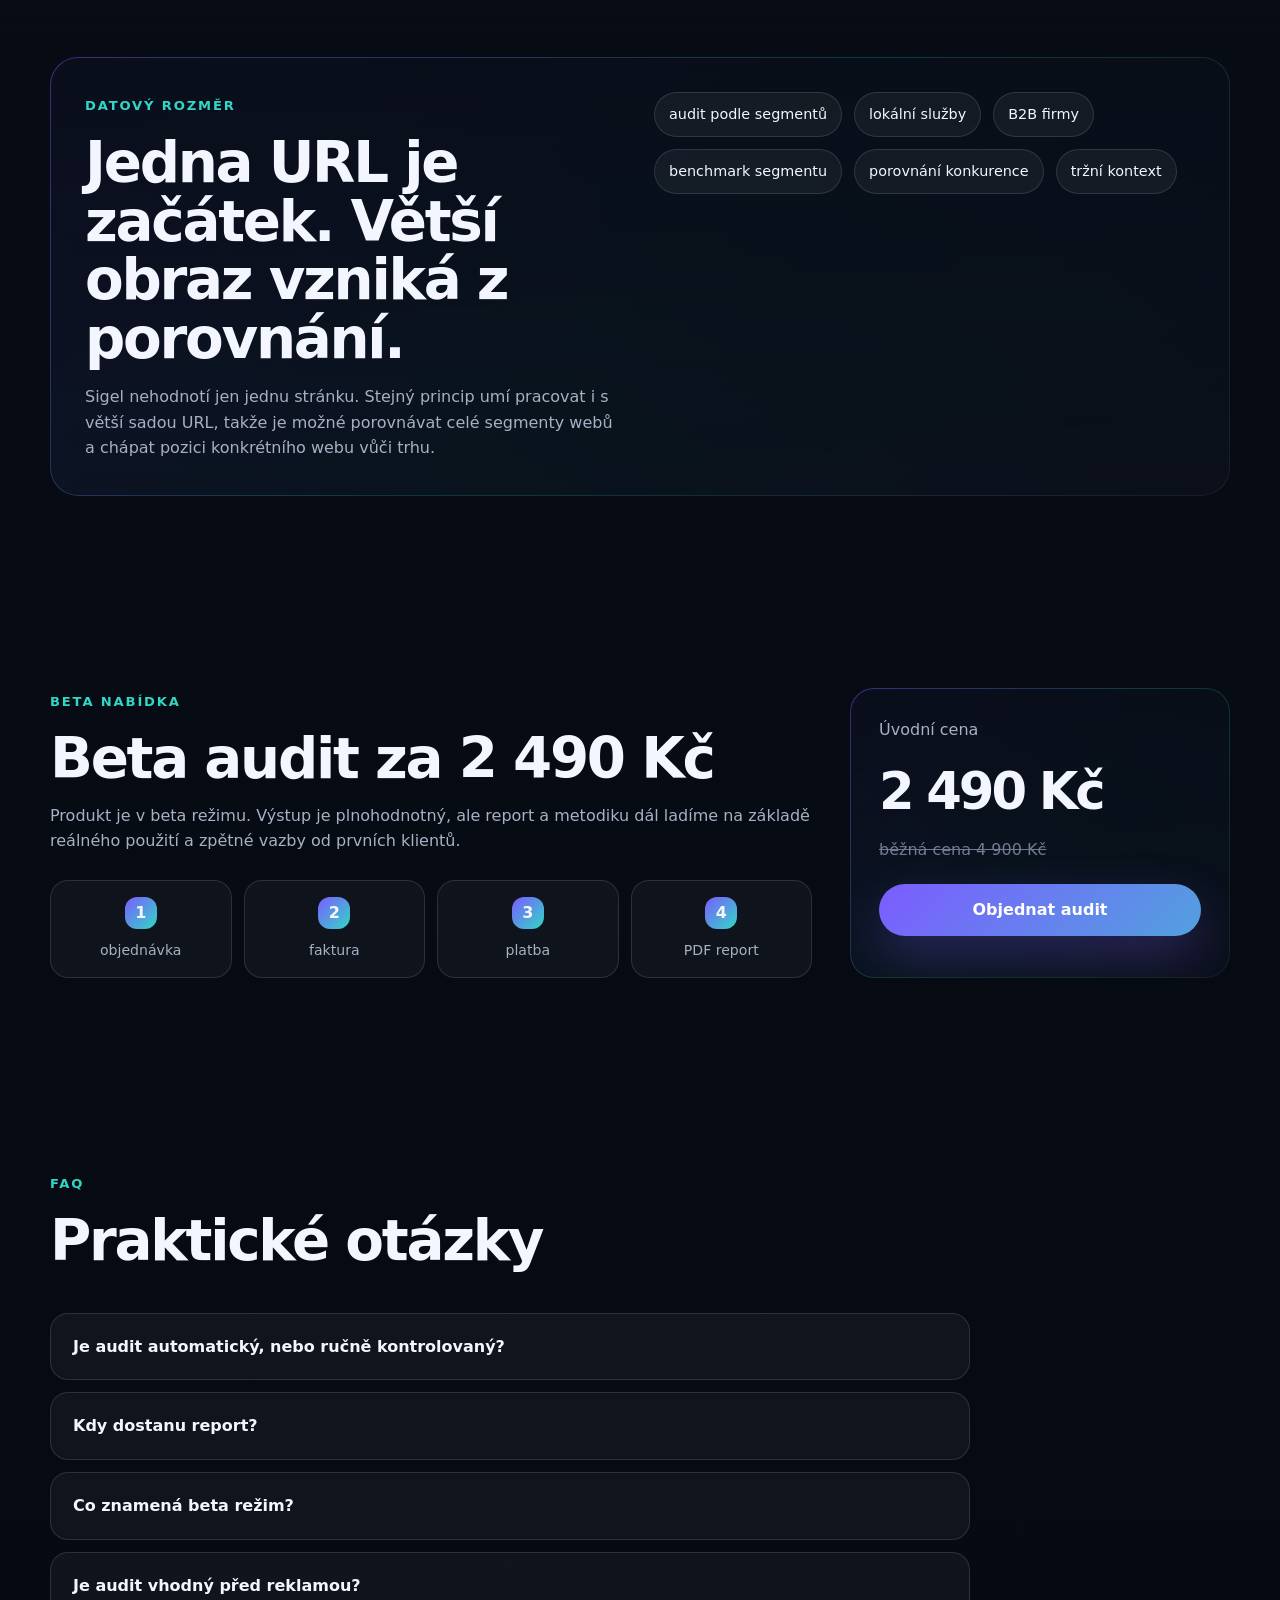
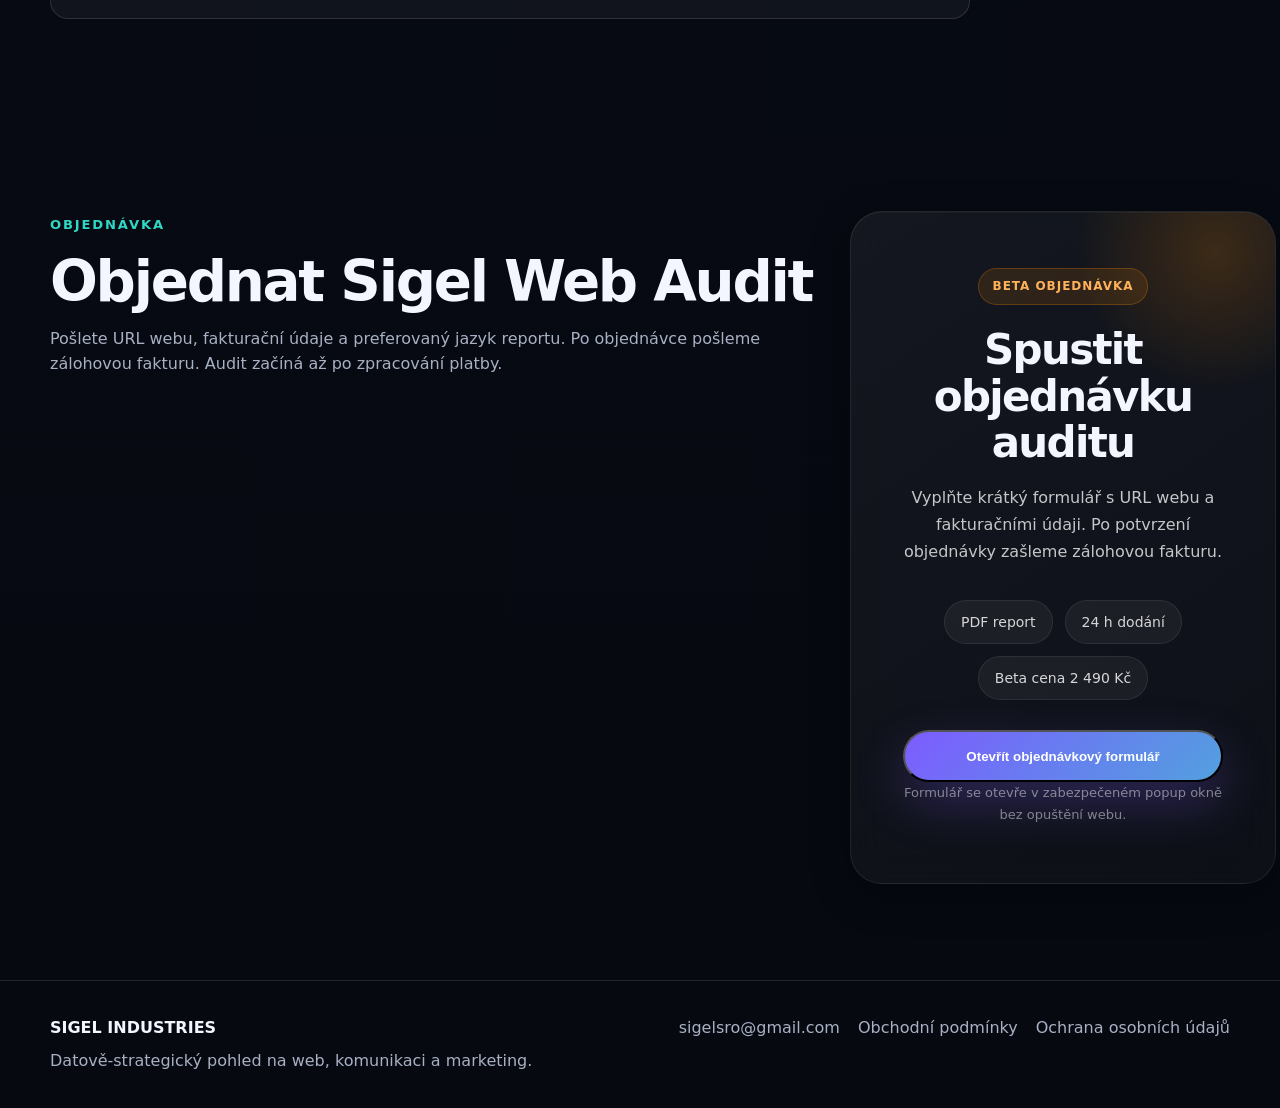
==== commit 0073f30c: "Update index.html" ====
--- a/index.html
+++ b/index.html
@@ -1,8 +1,18 @@
 <!doctype html>
 <html lang="cs">
 <head>
+  <!-- Google tag (gtag.js) -->
+<script async src="https://www.googletagmanager.com/gtag/js?id=G-QZW7S98DC1"></script>
+<script>
+  window.dataLayer = window.dataLayer || [];
+  function gtag(){dataLayer.push(arguments);}
+  gtag('js', new Date());
+
+  gtag('config', 'G-QZW7S98DC1');
+</script>
   <meta charset="utf-8" />
   <meta name="viewport" content="width=device-width, initial-scale=1" />
+  
 
   <title>Sigel Web Audit | Datově-strategický audit webu</title>
   <meta name="description" content="Sigel Web Audit je vizuální datový audit webu, komunikace, SEO, UX, značky a obchodní použitelnosti. Než začnete investovat do marketingu, zjistěte, v jakém stavu je váš web." />
--- a/style.css
+++ b/style.css
@@ -1585,3 +1585,124 @@
     flex-wrap: wrap;
   }
 }
+
+.form-popup-card {
+  position: relative;
+  overflow: hidden;
+
+  max-width: 760px;
+  margin: 0 auto;
+
+  padding: 56px 52px;
+
+  border-radius: 32px;
+
+  background:
+    linear-gradient(
+      145deg,
+      rgba(255,255,255,0.06),
+      rgba(255,255,255,0.03)
+    );
+
+  border: 1px solid rgba(255,255,255,0.08);
+
+  backdrop-filter: blur(18px);
+
+  text-align: center;
+
+  box-shadow:
+    0 12px 40px rgba(0,0,0,0.32),
+    inset 0 1px 0 rgba(255,255,255,0.04);
+}
+
+.popup-glow {
+  position: absolute;
+  inset: auto;
+  width: 280px;
+  height: 280px;
+  background: radial-gradient(
+    circle,
+    rgba(255,140,0,0.18),
+    transparent 70%
+  );
+  top: -100px;
+  right: -80px;
+  pointer-events: none;
+}
+
+.popup-badge {
+  display: inline-flex;
+  align-items: center;
+  gap: 8px;
+  padding: 8px 14px;
+  border-radius: 999px;
+  background: rgba(255,140,0,0.12);
+  border: 1px solid rgba(255,140,0,0.25);
+  color: #ffb15c;
+  font-size: 12px;
+  font-weight: 700;
+  letter-spacing: 0.08em;
+  margin-bottom: 22px;
+}
+
+.form-popup-card h3 {
+  font-size: clamp(28px, 4vw, 42px);
+  line-height: 1.1;
+  margin-bottom: 18px;
+}
+
+.form-popup-card p {
+  max-width: 560px;
+  margin: 0 auto;
+  color: rgba(255,255,255,0.76);
+  line-height: 1.7;
+}
+
+.popup-features {
+  display: flex;
+  justify-content: center;
+  flex-wrap: wrap;
+  gap: 12px;
+
+  margin: 34px 0 30px;
+}
+
+.popup-features span {
+  padding: 10px 16px;
+  border-radius: 999px;
+  background: rgba(255,255,255,0.05);
+  border: 1px solid rgba(255,255,255,0.08);
+  font-size: 14px;
+  color: rgba(255,255,255,0.82);
+}
+
+.tally-trigger {
+  width: auto;
+  min-width: 320px;
+}
+
+.popup-note {
+  margin-top: 18px;
+  font-size: 13px;
+  opacity: 0.62;
+}
+
+@media (max-width: 768px) {
+  .form-popup-card {
+    padding: 34px 24px;
+  }
+
+  .popup-features {
+    flex-direction: column;
+    align-items: center;
+  }
+
+  .tally-trigger {
+    width: 100%;
+    min-width: unset;
+  }
+
+  .form-popup-card h3 {
+    font-size: 30px;
+  }
+}
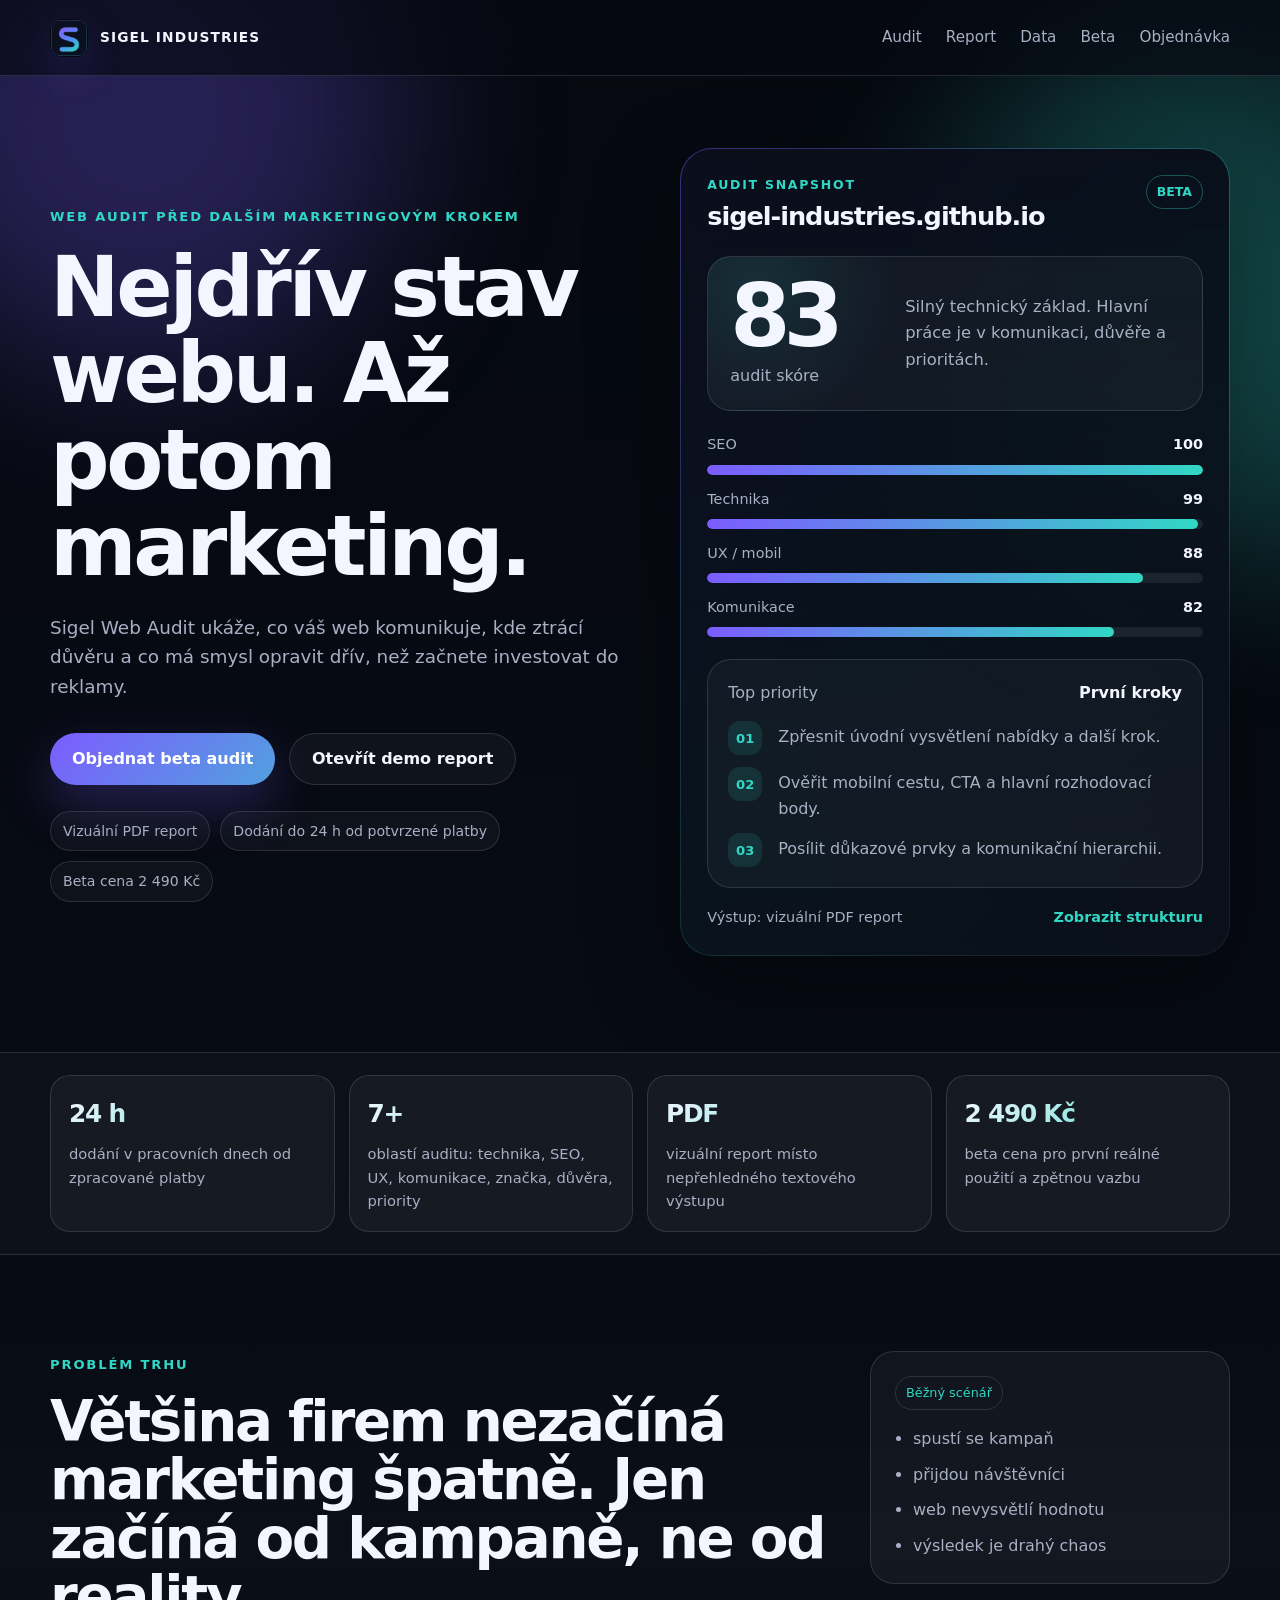
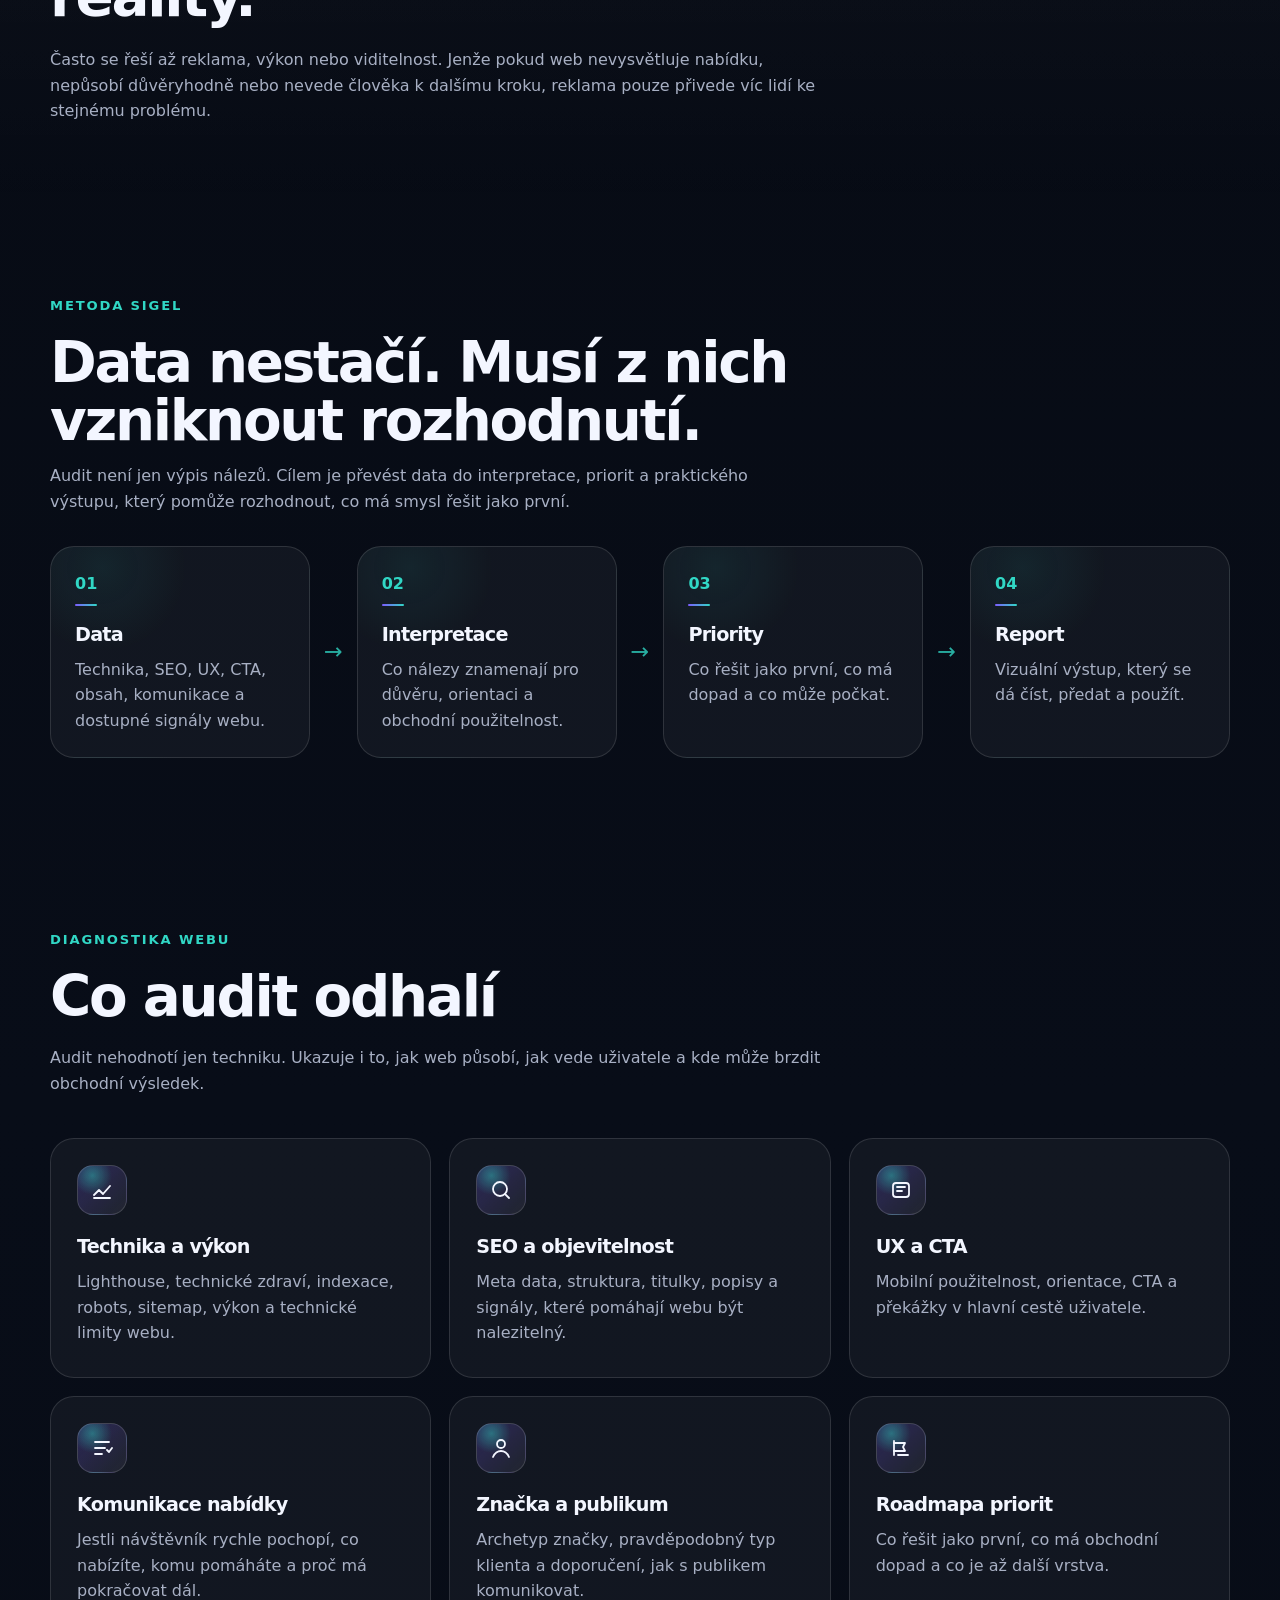
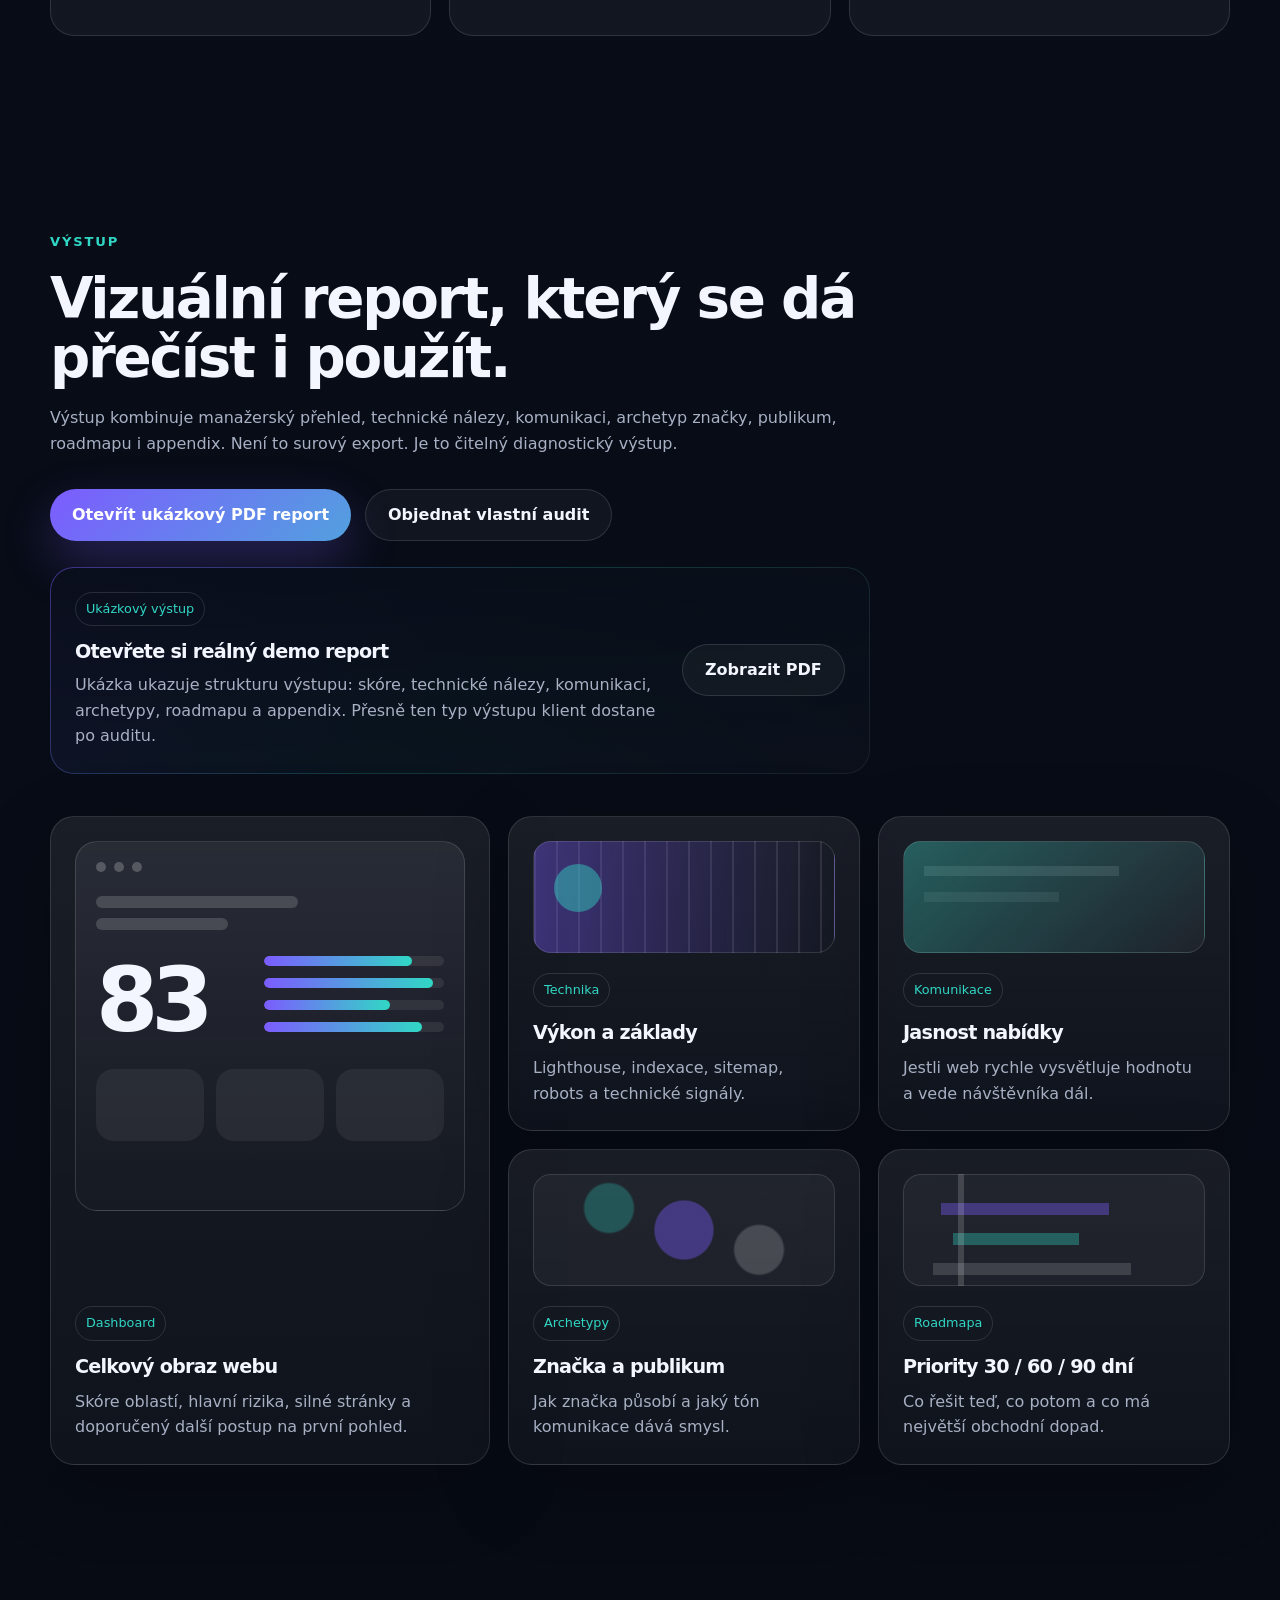
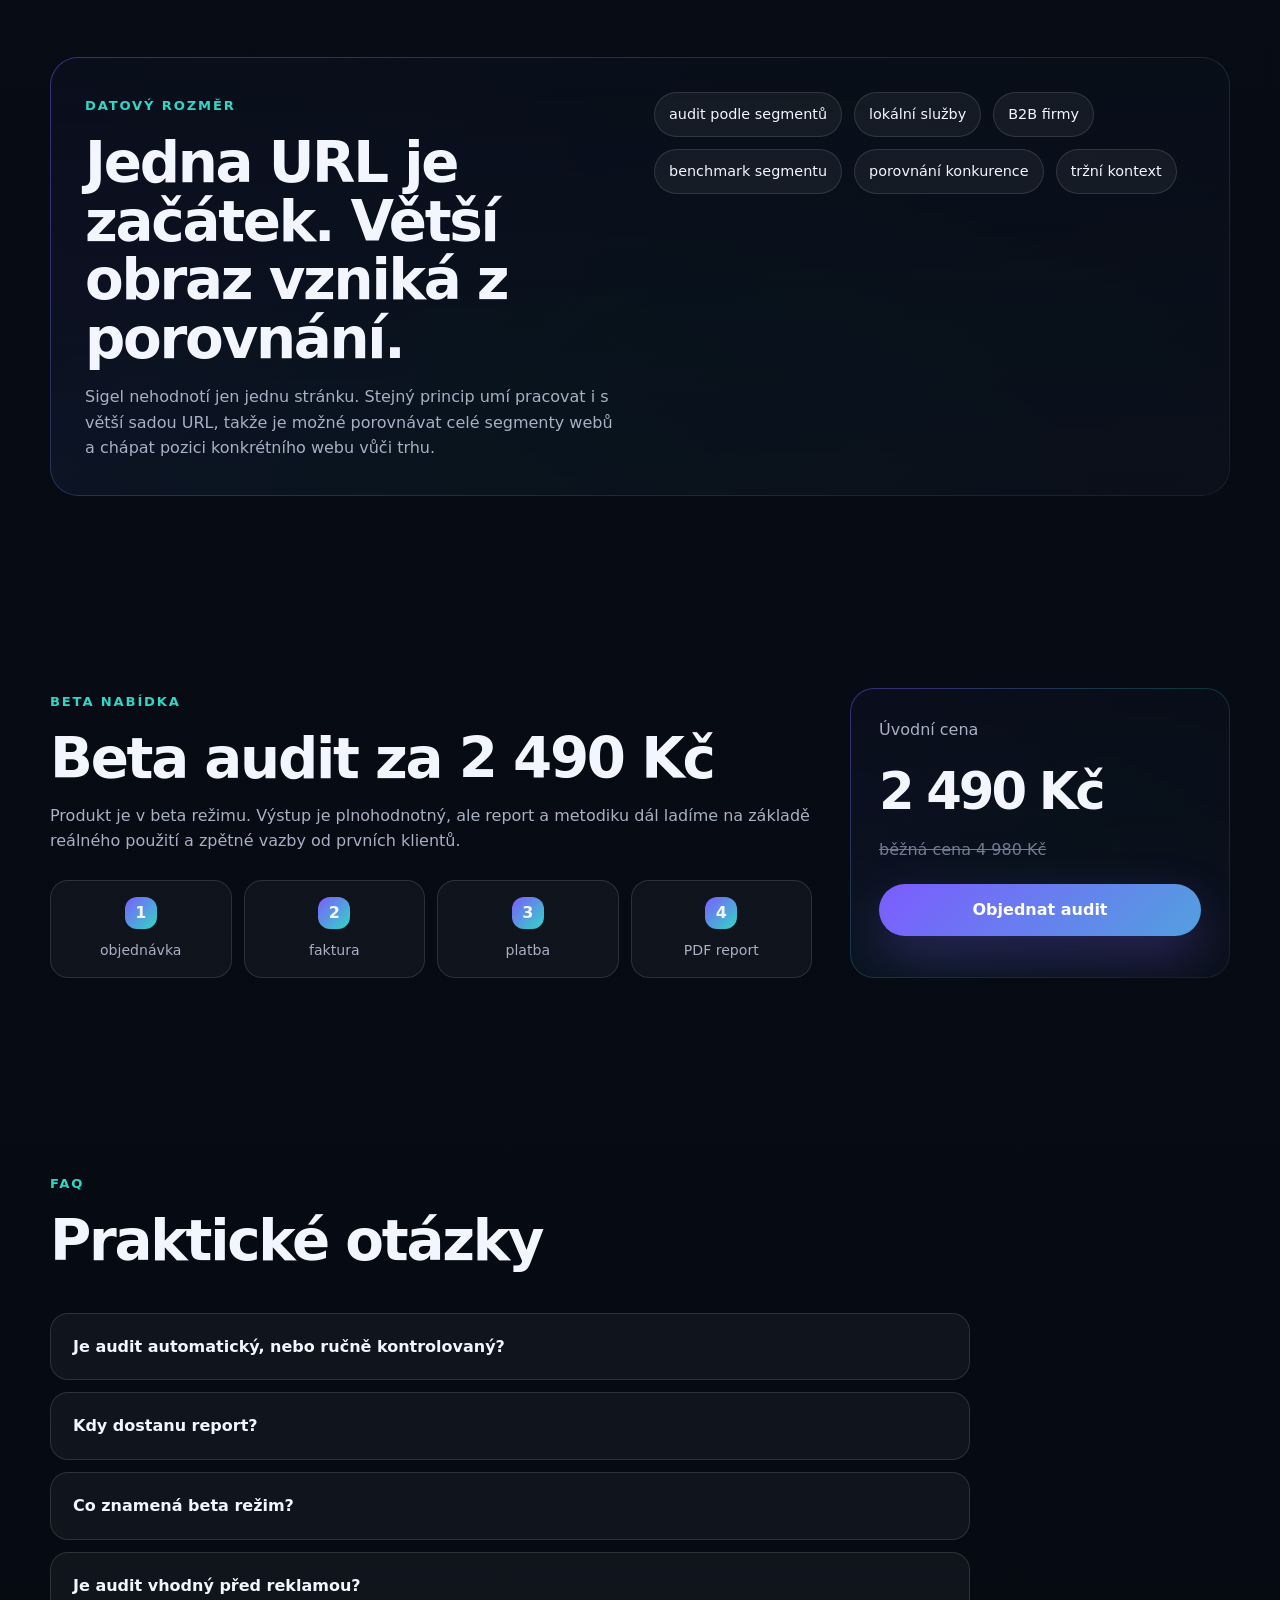
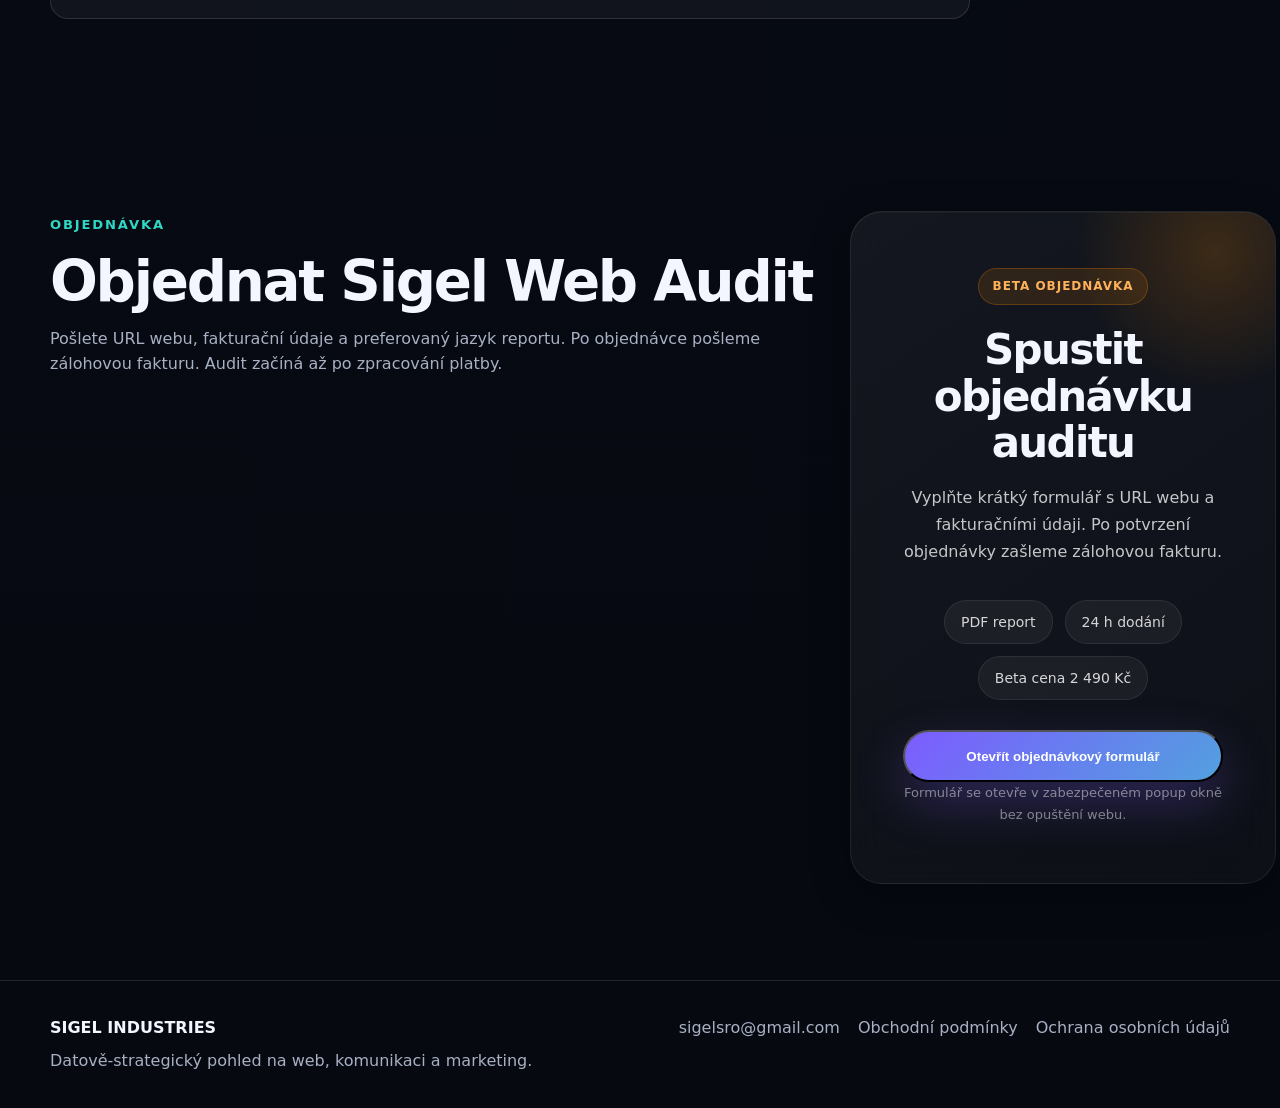
==== commit c51846eb: "Update index.html" ====
--- a/index.html
+++ b/index.html
@@ -477,7 +477,7 @@
         <div class="price-card reveal tilt-card interactive-card">
           <span class="price-label">Úvodní cena</span>
           <strong>2 490 Kč</strong>
-          <span class="old-price">běžná cena 4 900 Kč</span>
+          <span class="old-price">běžná cena 4 980 Kč</span>
           <a href="#order" class="btn btn-primary btn-shine full">Objednat audit</a>
         </div>
       </div>
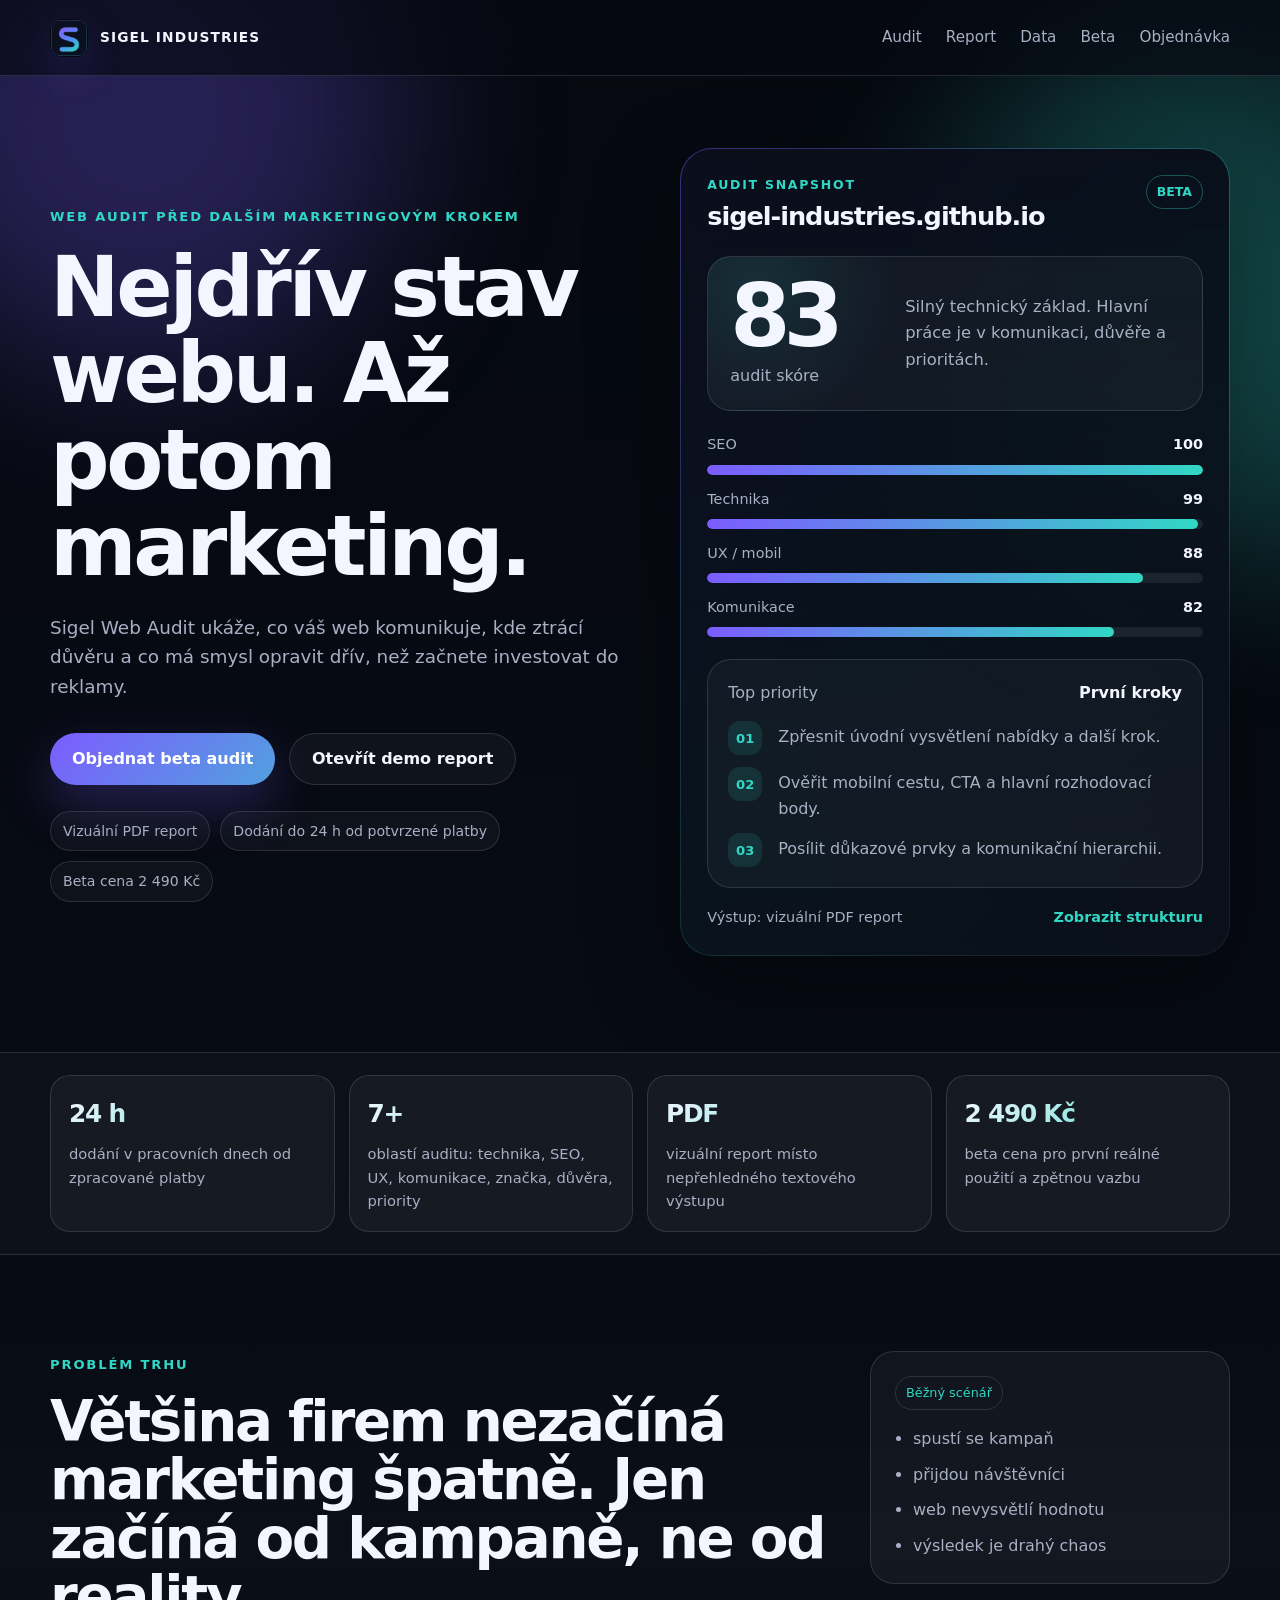
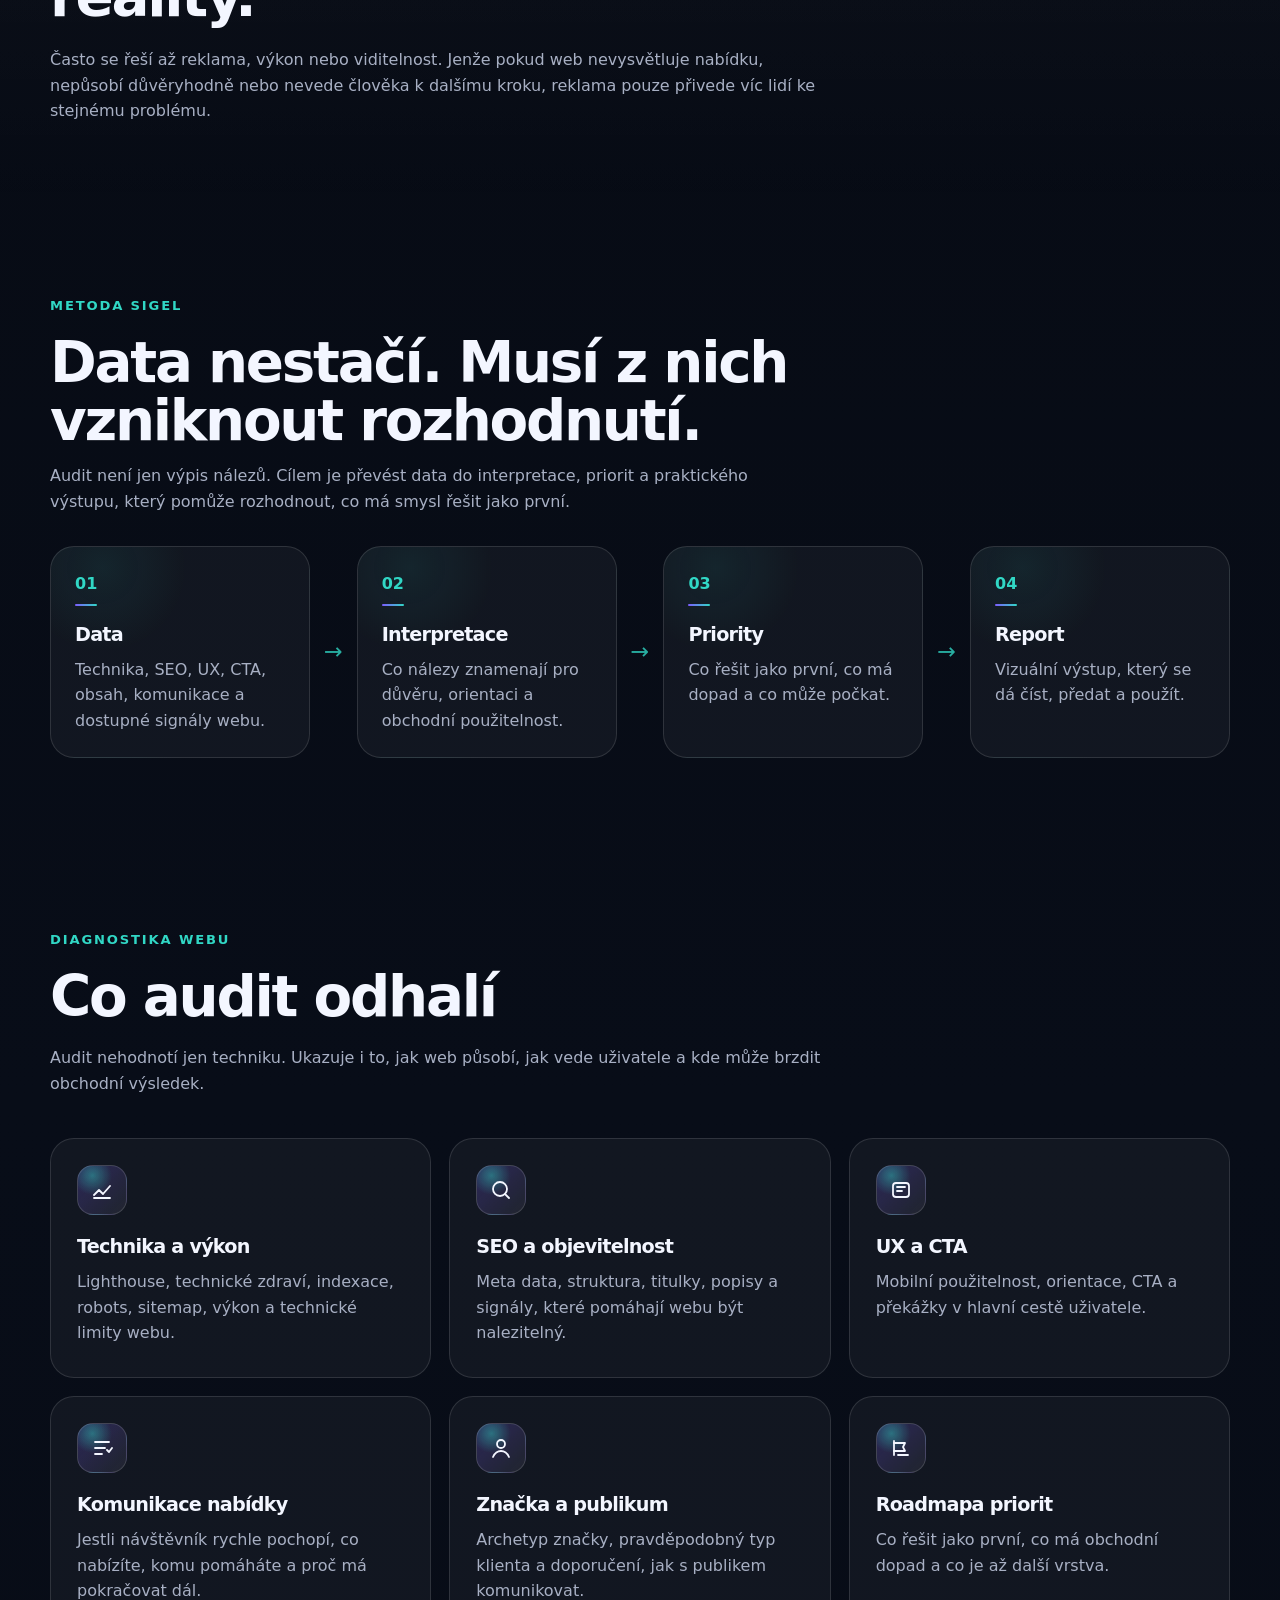
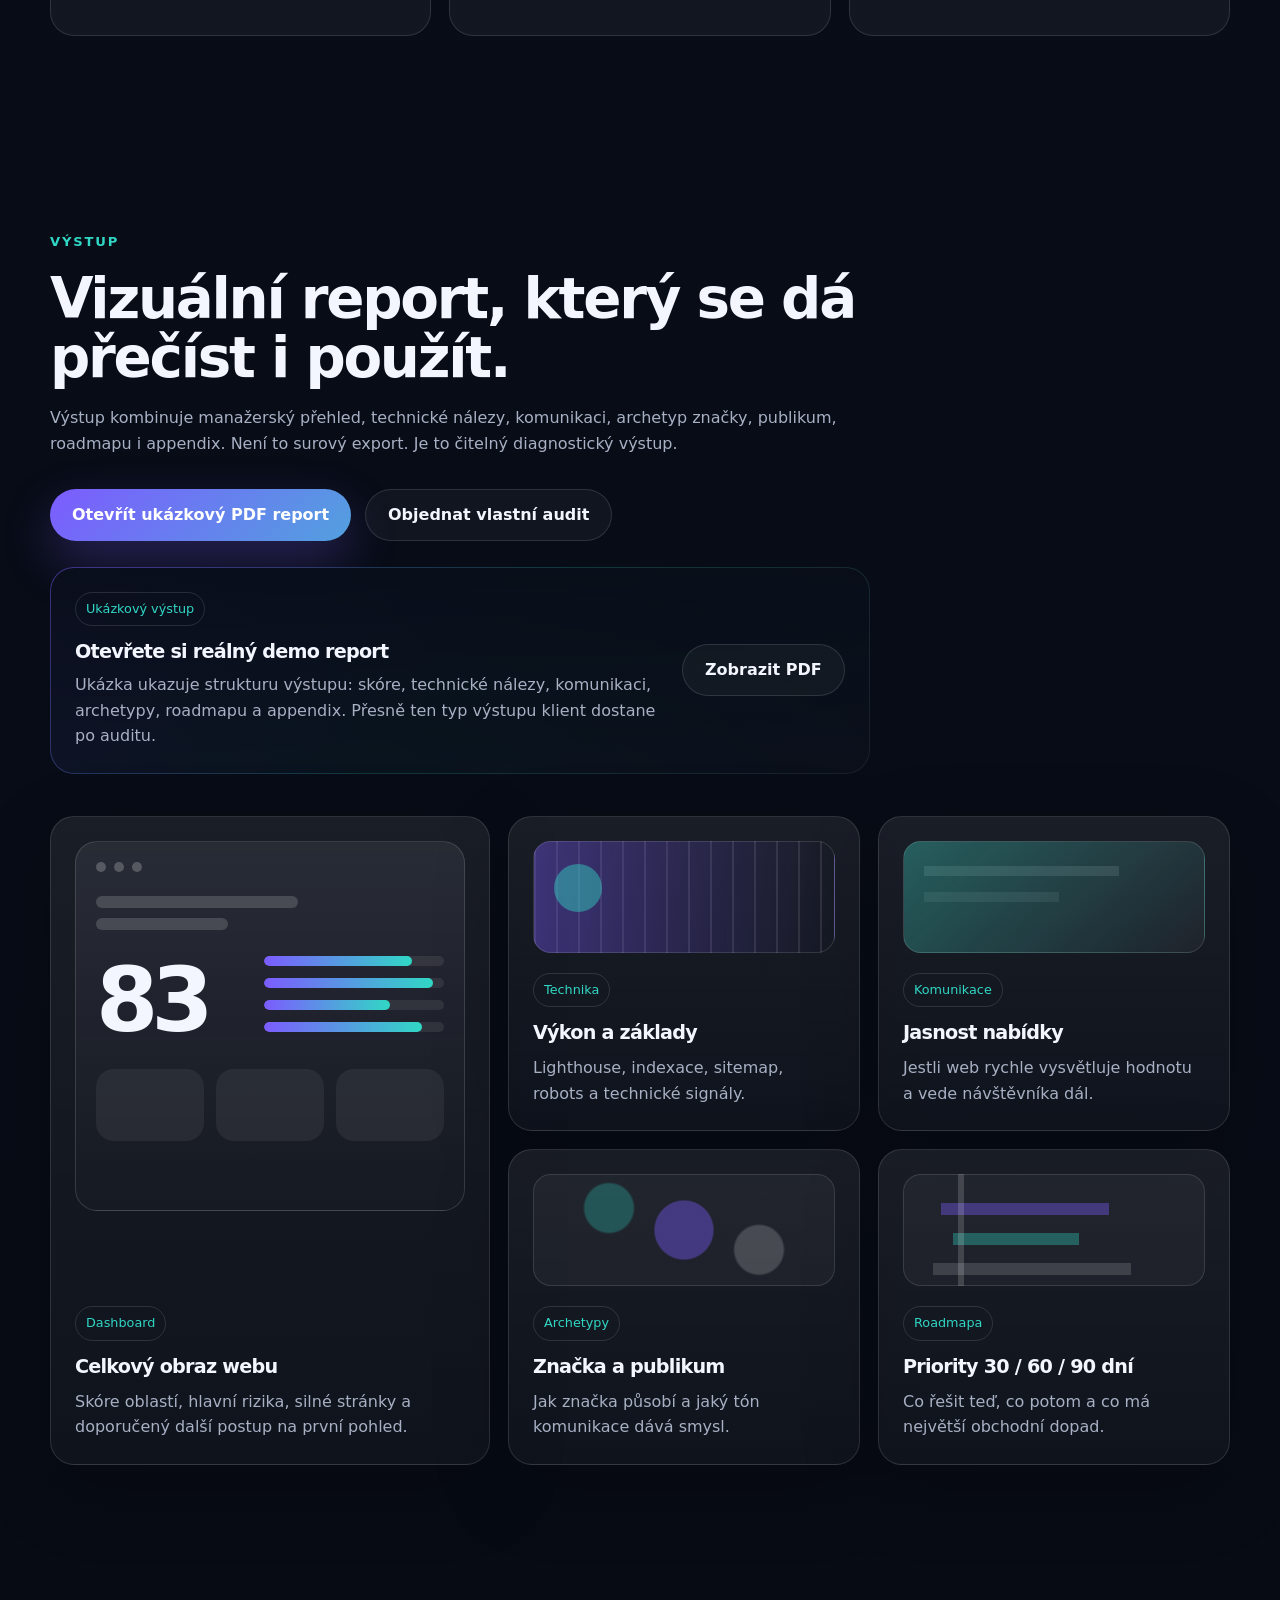
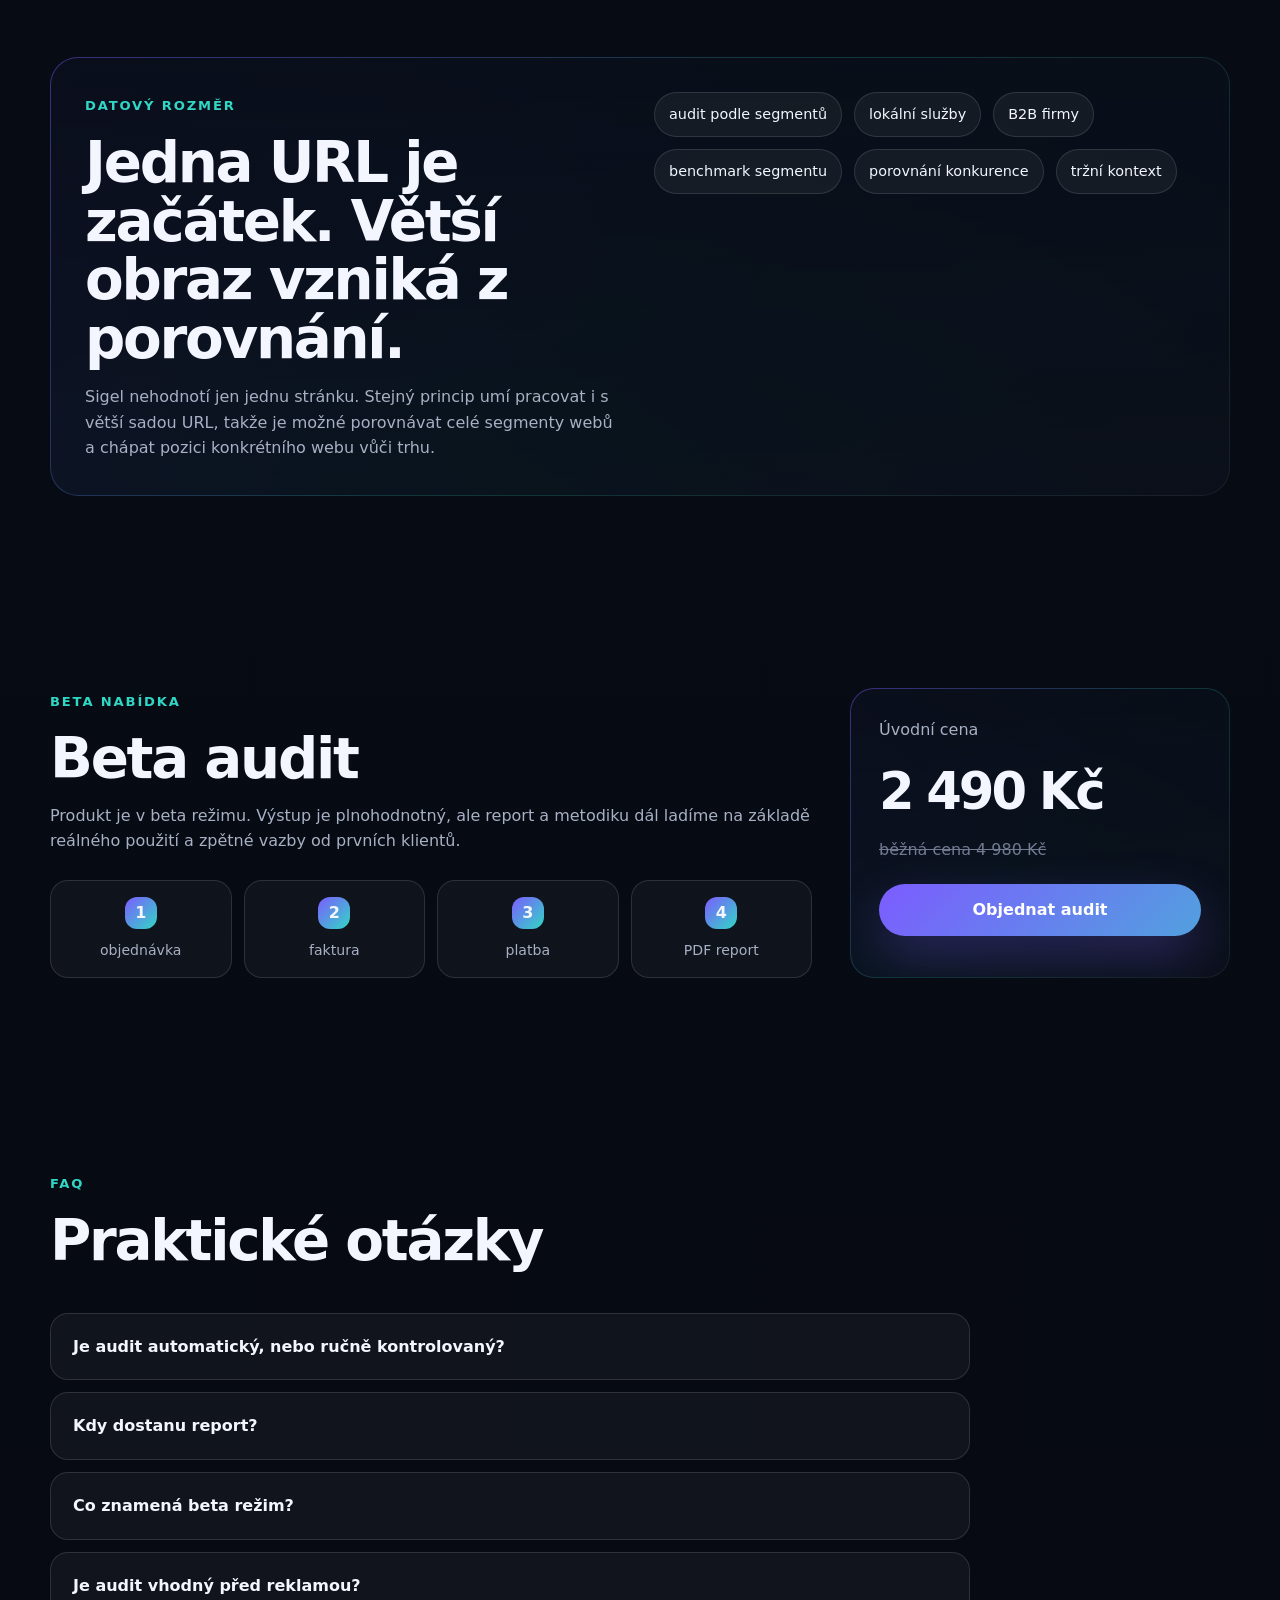
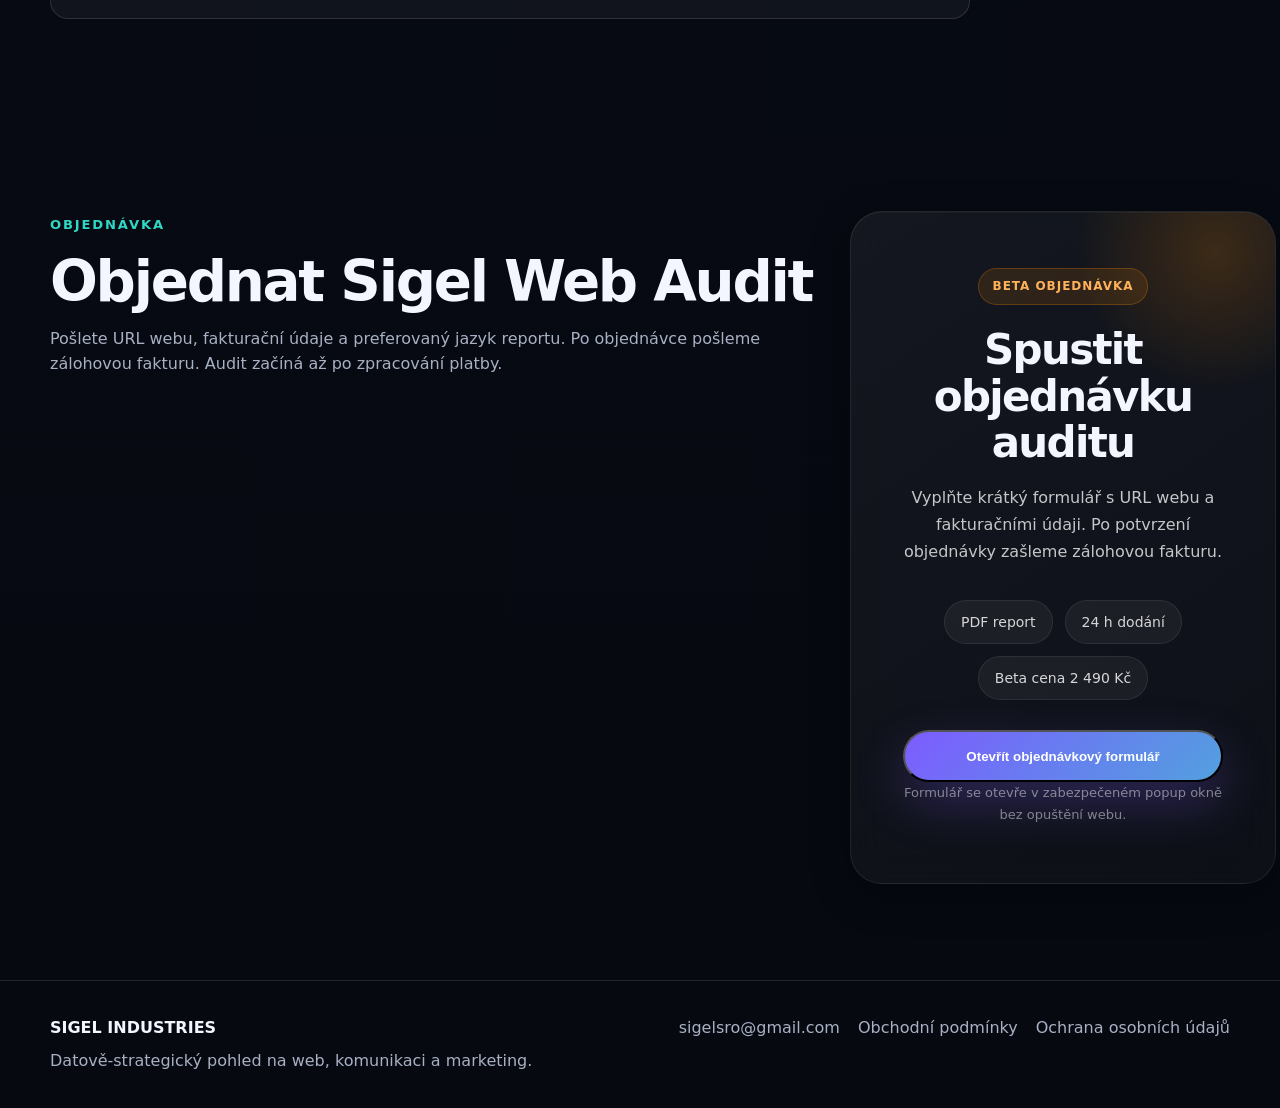
==== commit 519ffc7c: "Update index.html" ====
--- a/index.html
+++ b/index.html
@@ -448,7 +448,7 @@
       <div class="container beta-grid">
         <div class="beta-left reveal">
           <p class="eyebrow">Beta nabídka</p>
-          <h2>Beta audit za 2 490 Kč</h2>
+          <h2>Beta audit</h2>
           <p>
             Produkt je v beta režimu. Výstup je plnohodnotný, ale report a metodiku dál ladíme
             na základě reálného použití a zpětné vazby od prvních klientů.
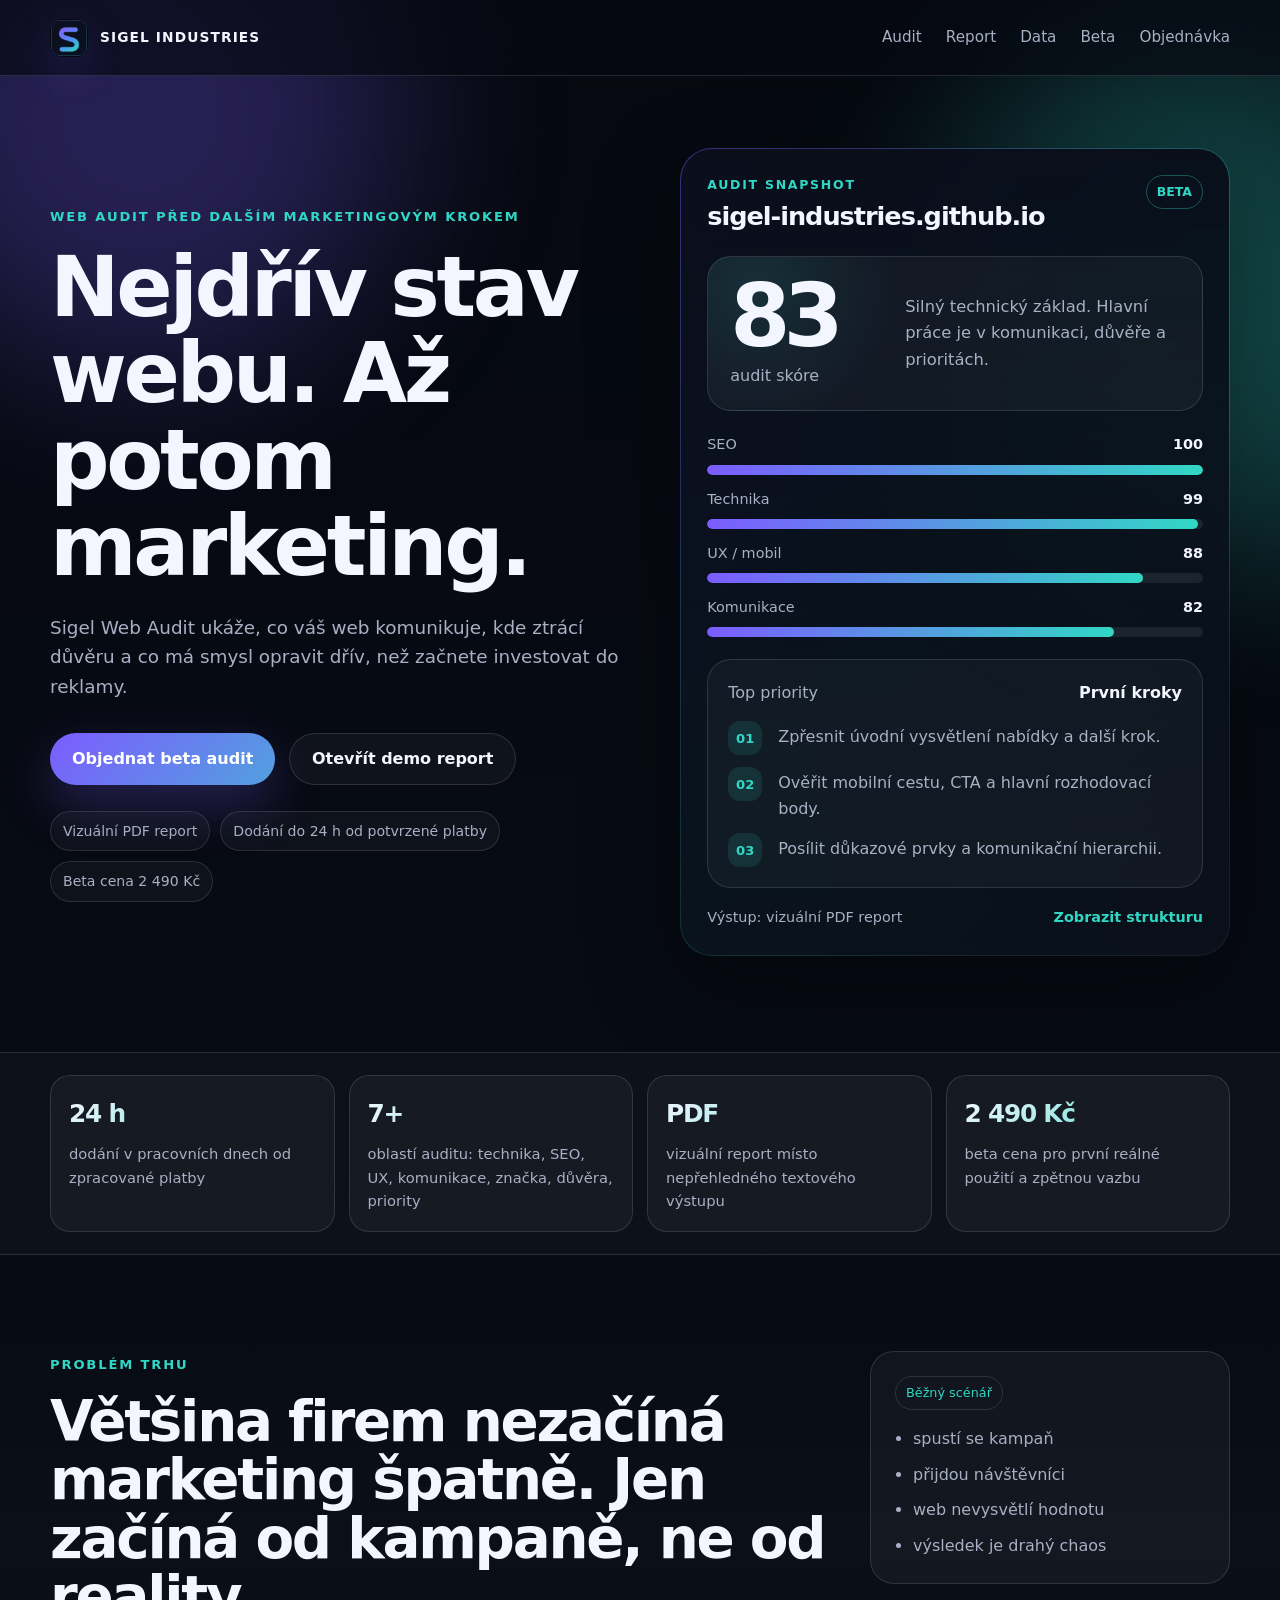
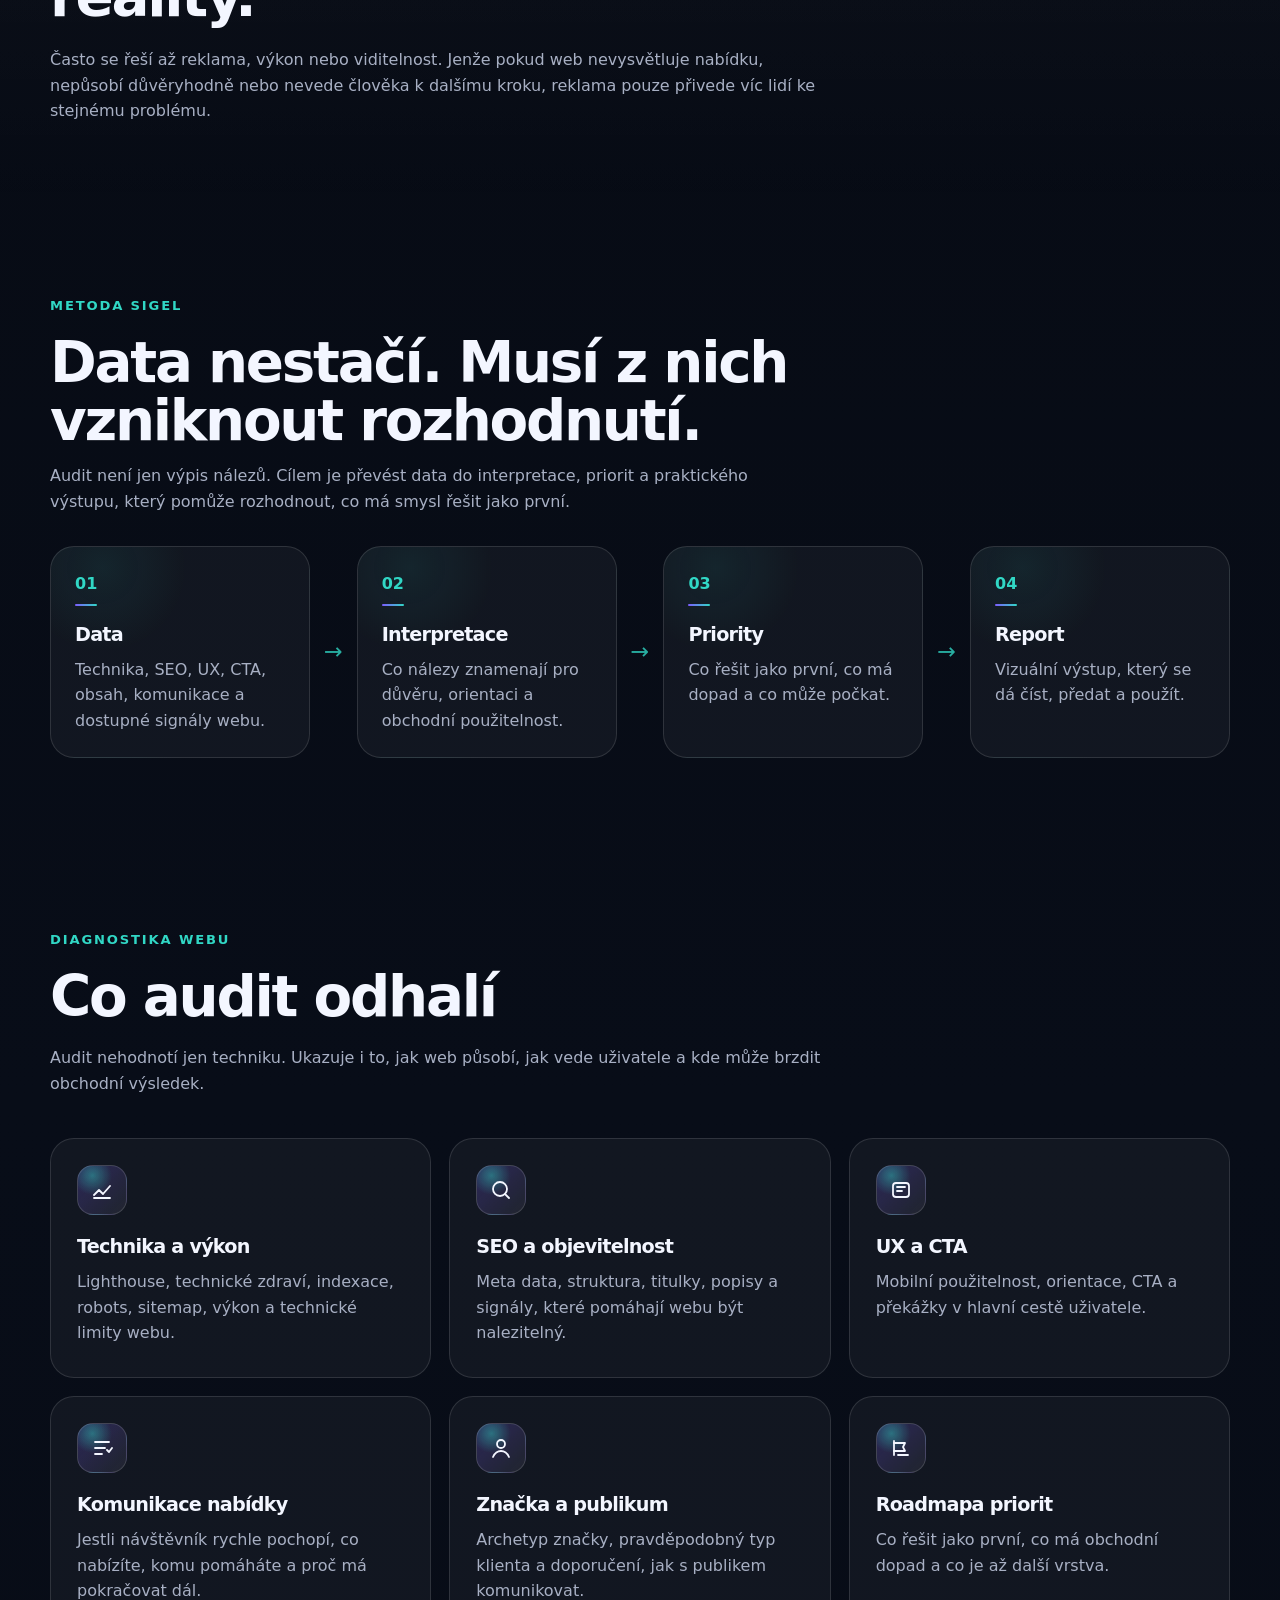
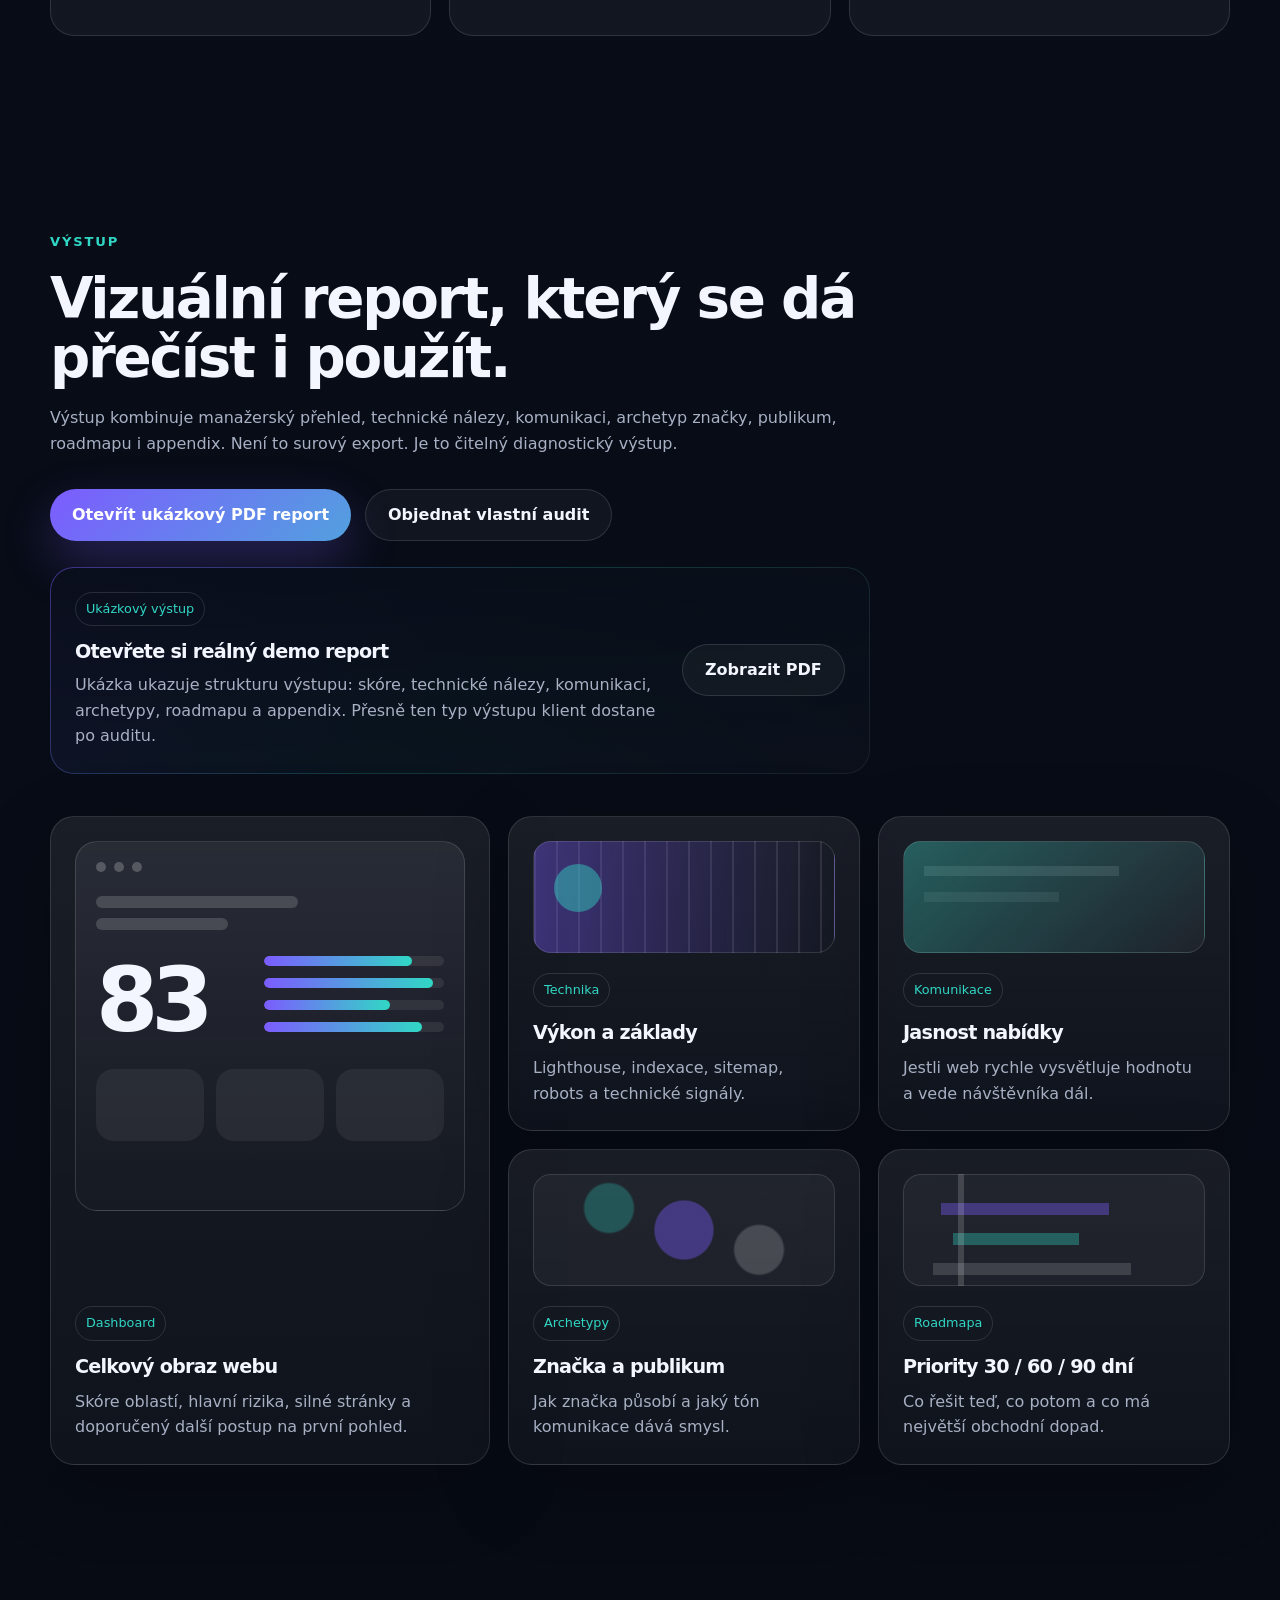
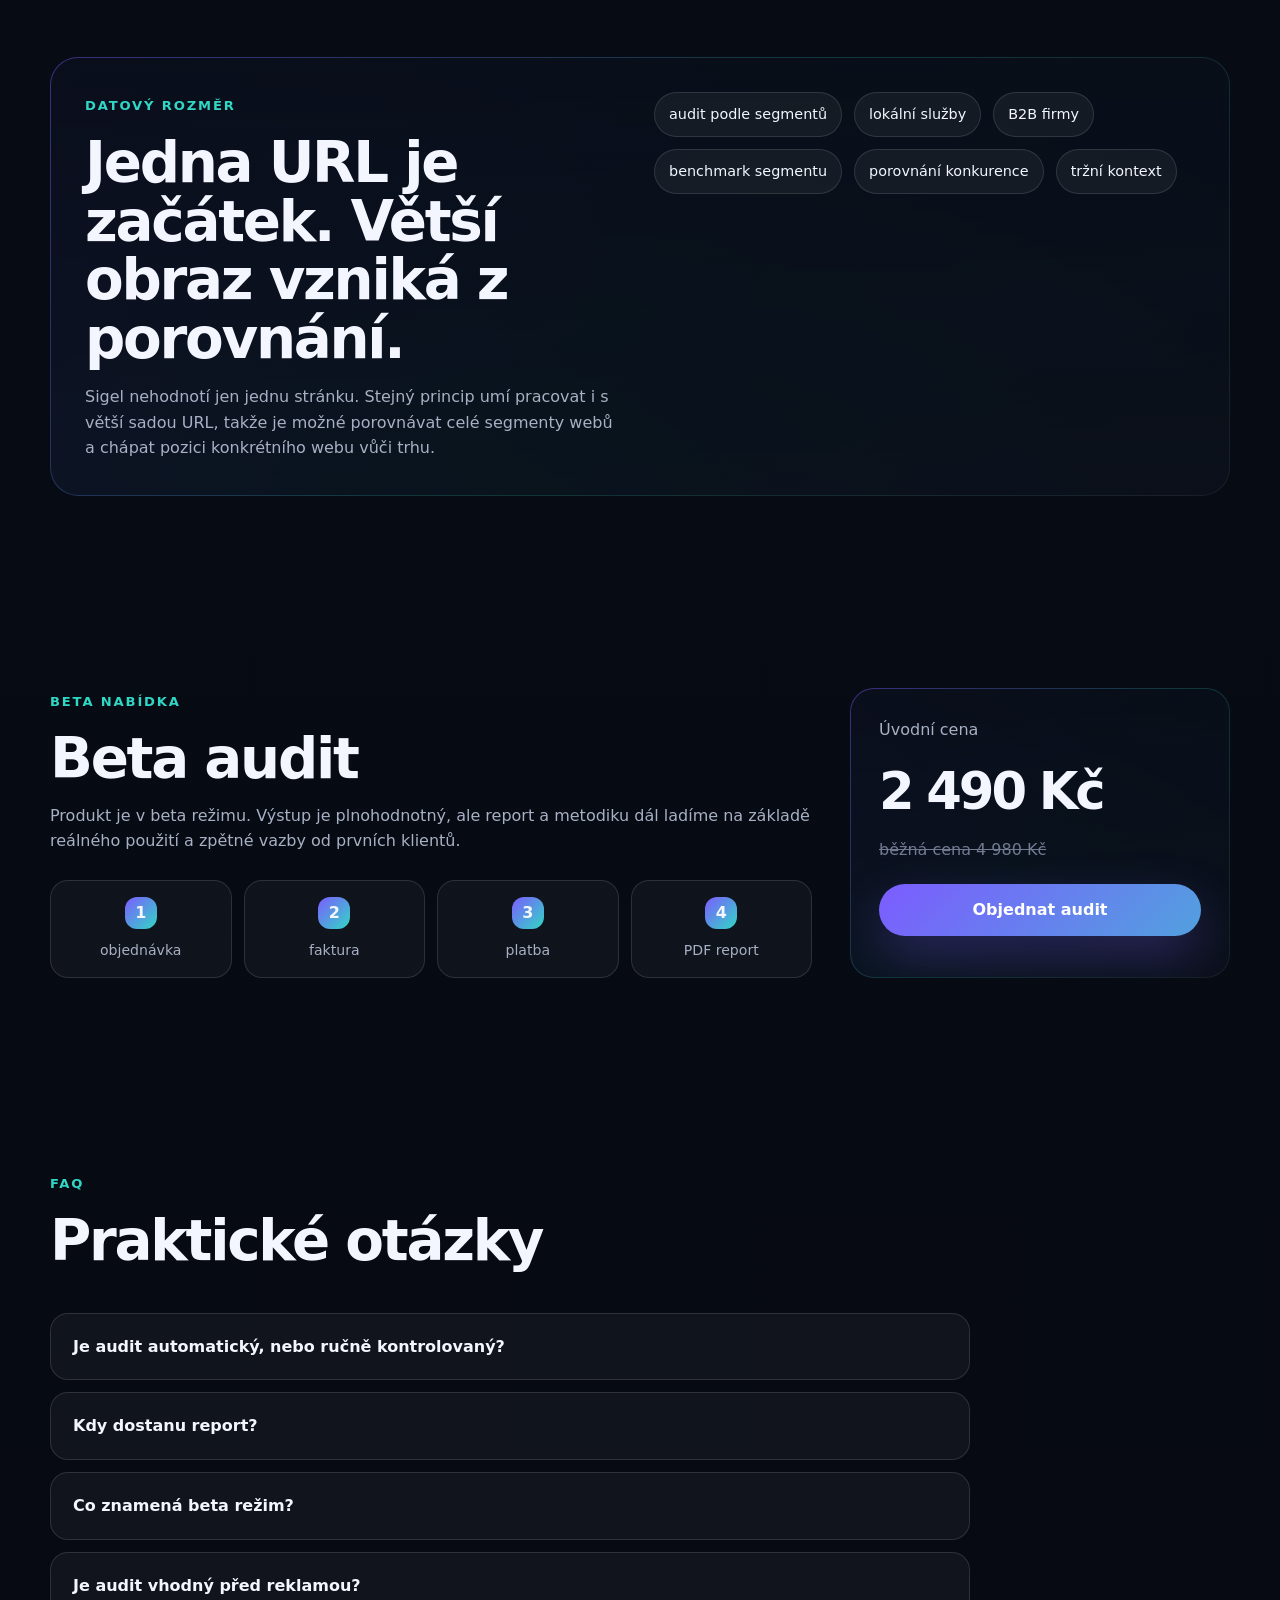
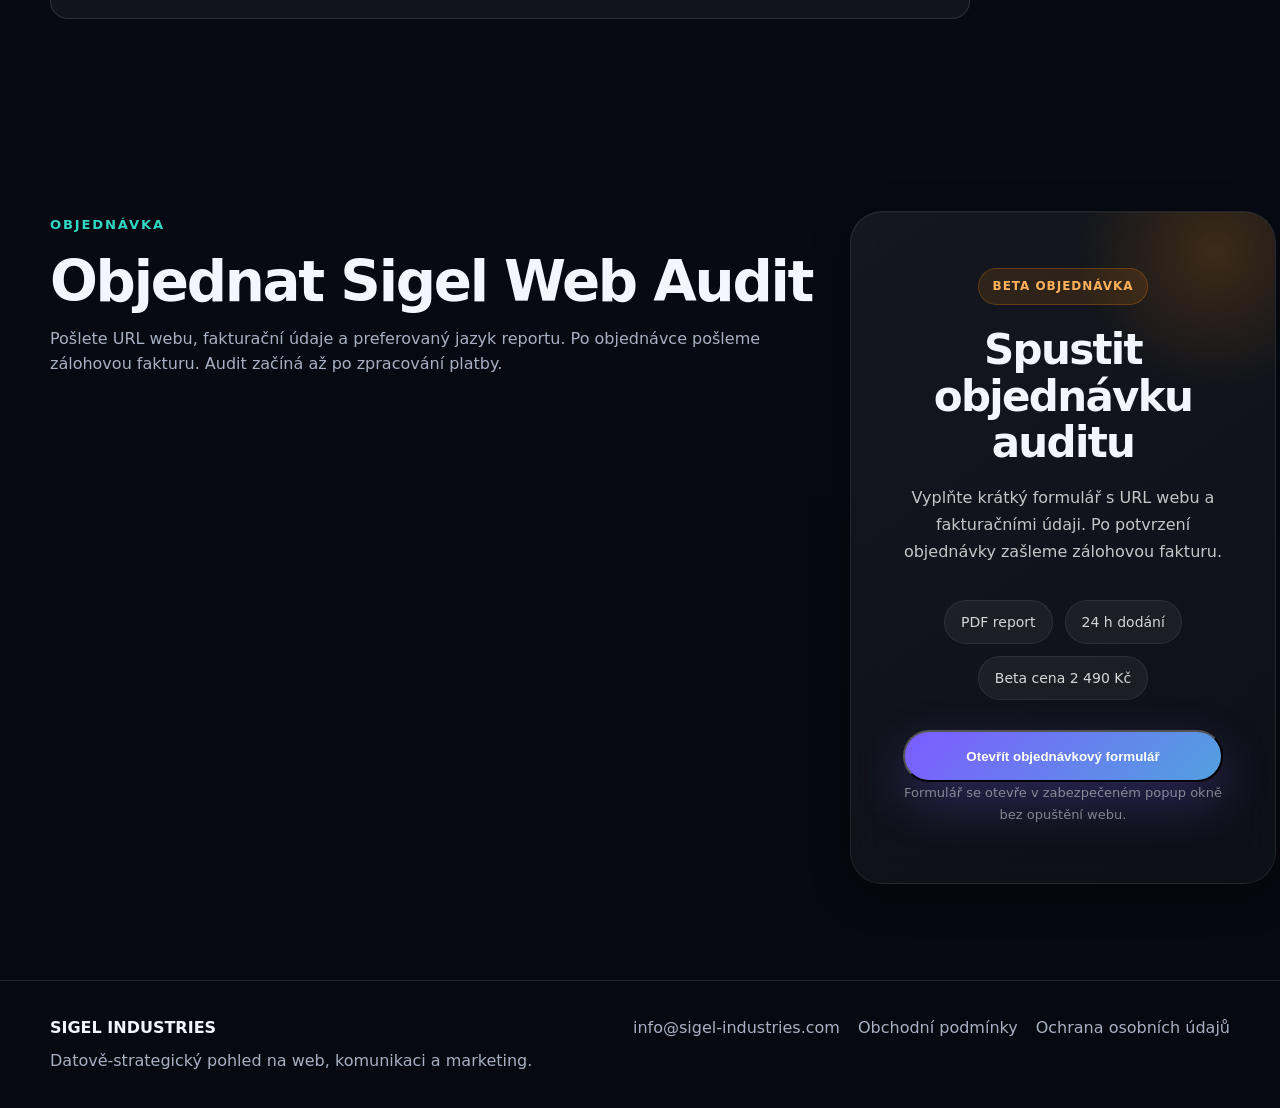
==== commit b9e528b0: "Update index.html mail" ====
--- a/index.html
+++ b/index.html
@@ -569,7 +569,7 @@
       </div>
 
       <div class="footer-links">
-        <a href="mailto:sigelsro@gmail.com">sigelsro@gmail.com</a>
+        <a href="mailto:info@sigel-industries.com">info@sigel-industries.com</a>
         <a href="obchodni-podminky.html">Obchodní podmínky</a>
         <a href="ochrana-osobnich-udaju.html">Ochrana osobních údajů</a>
       </div>
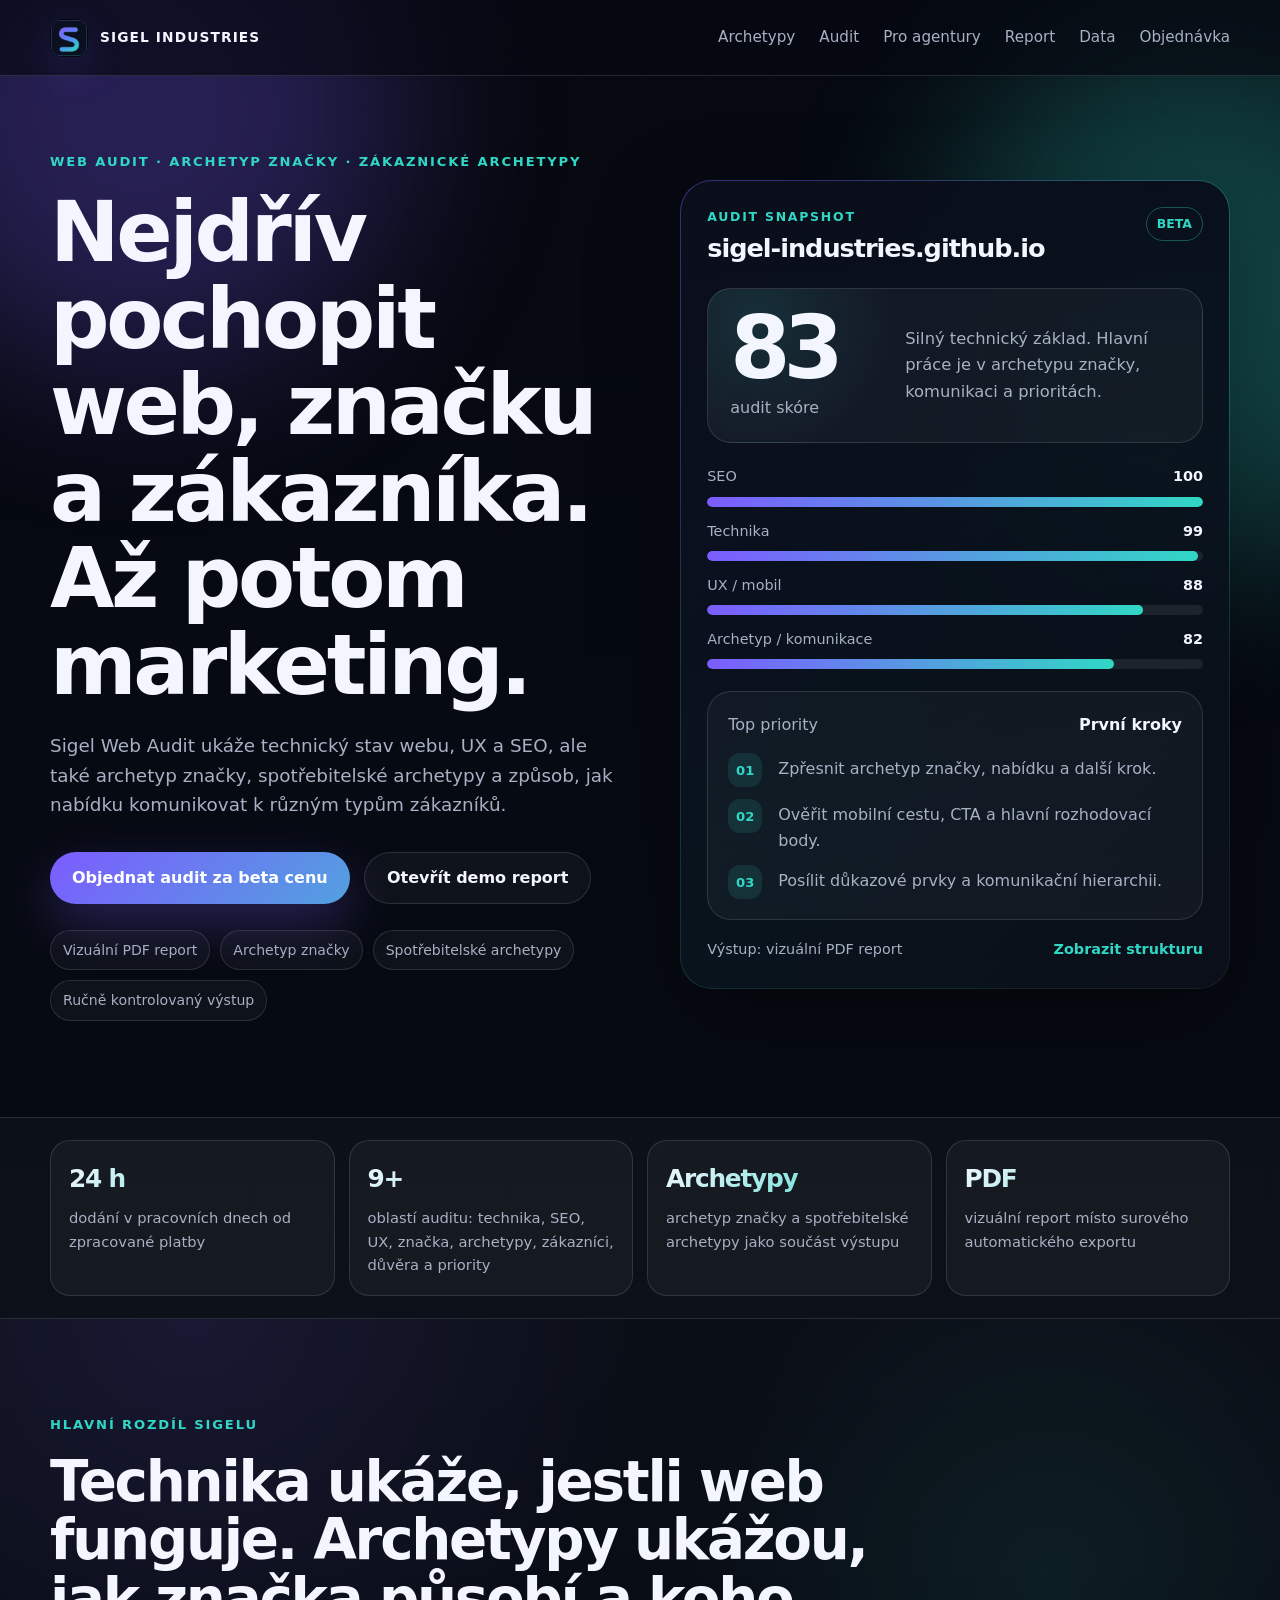
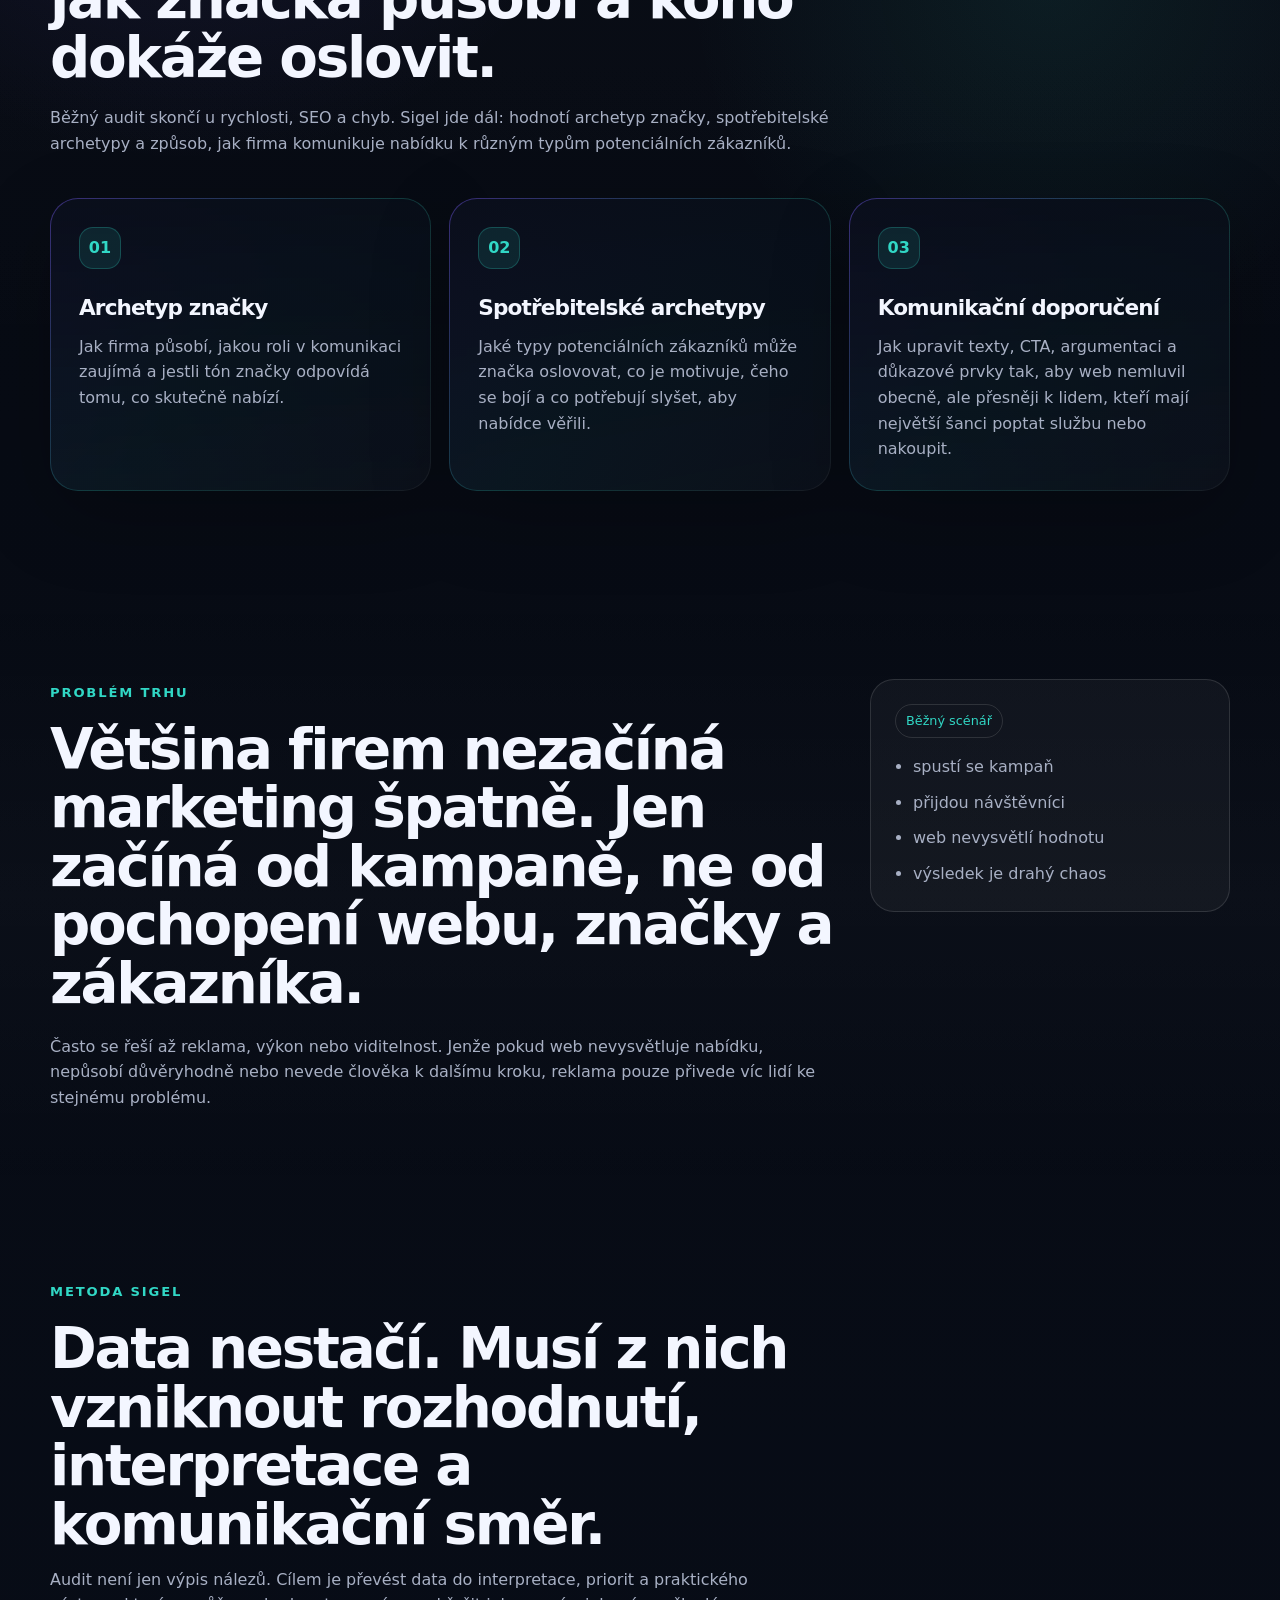
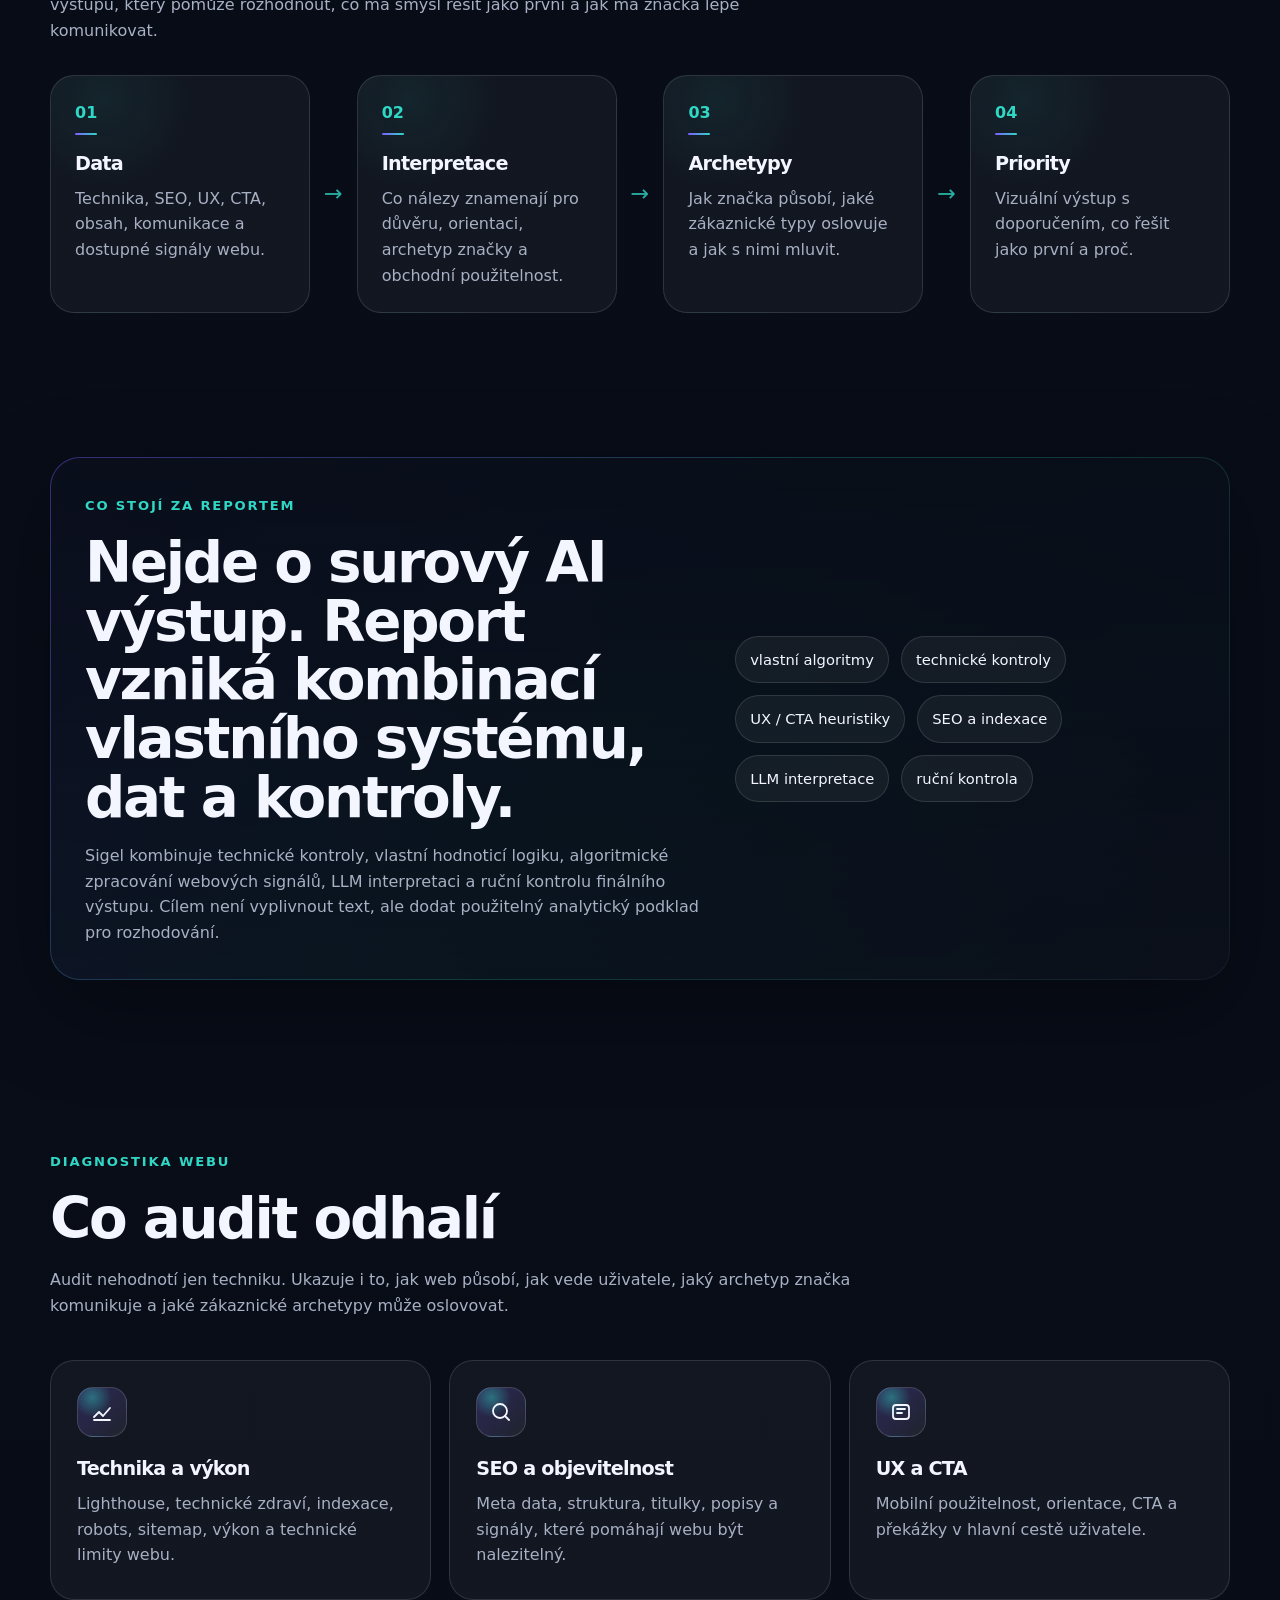
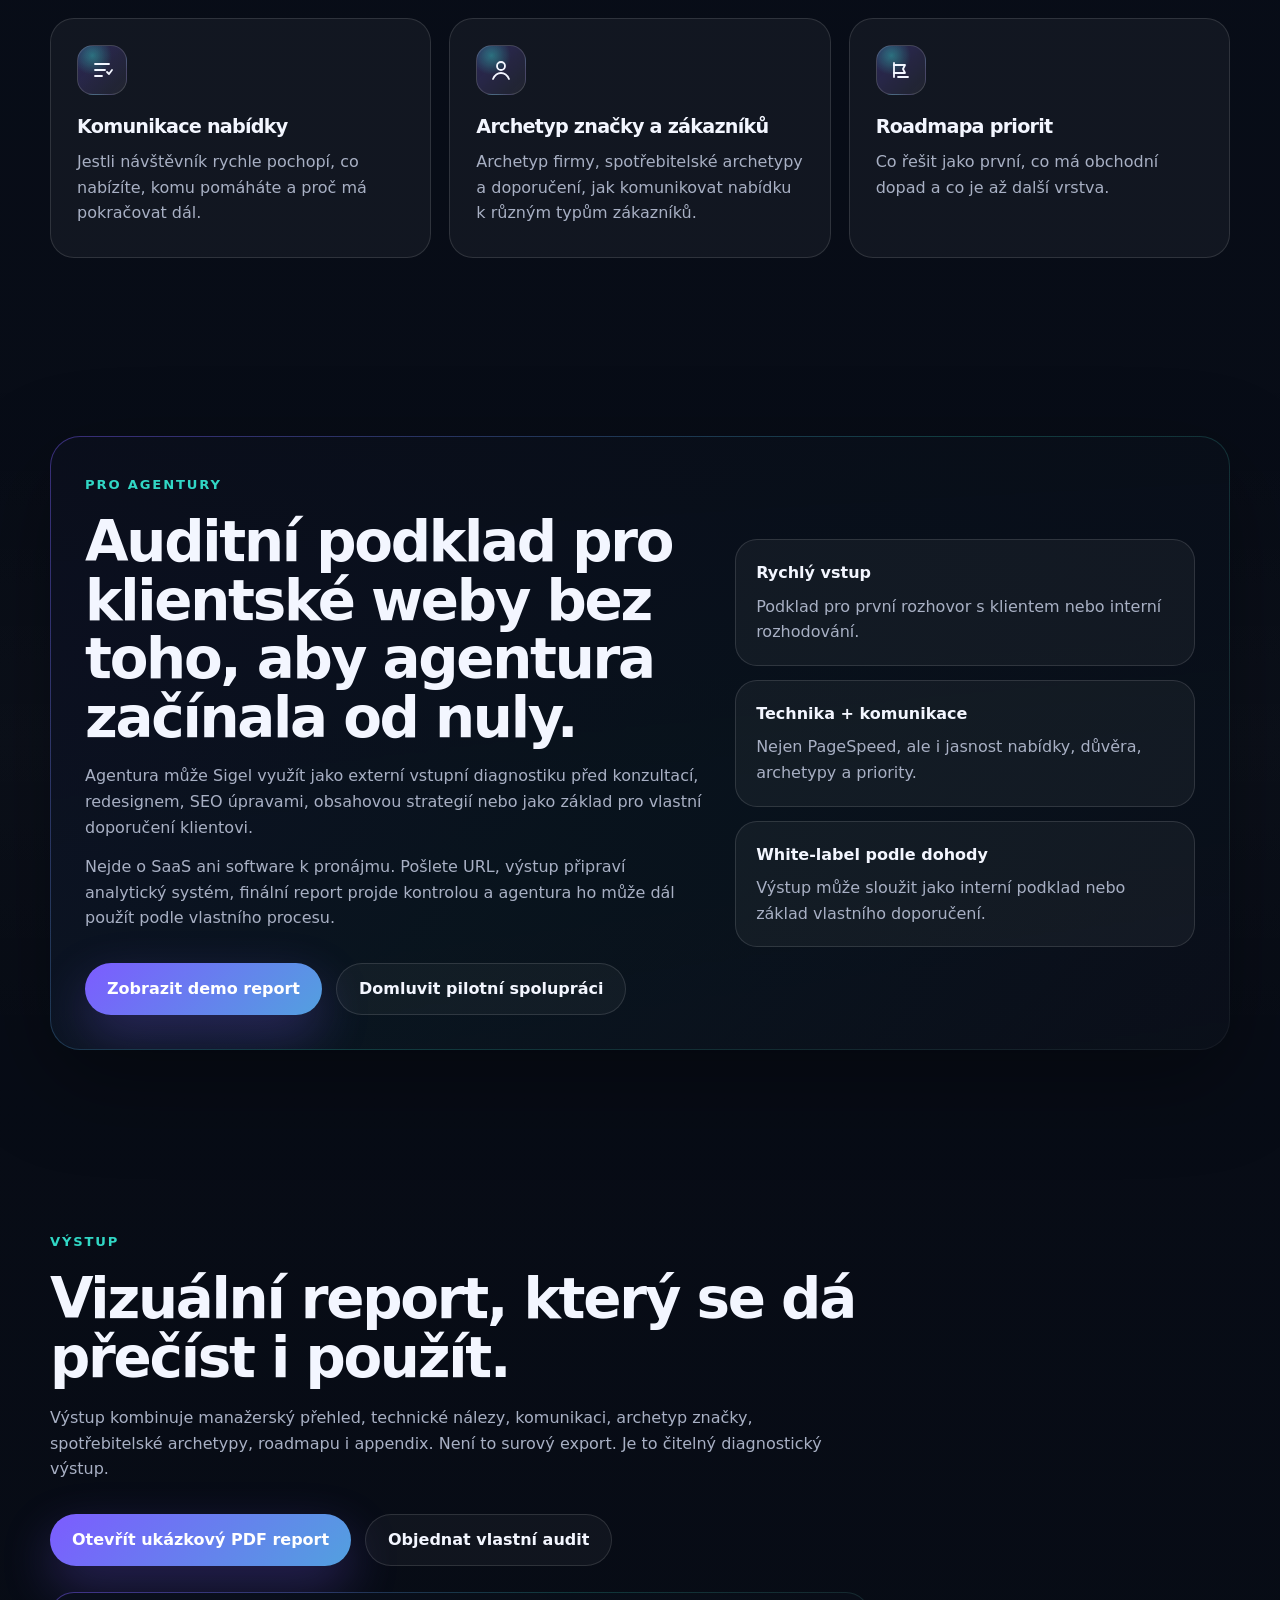
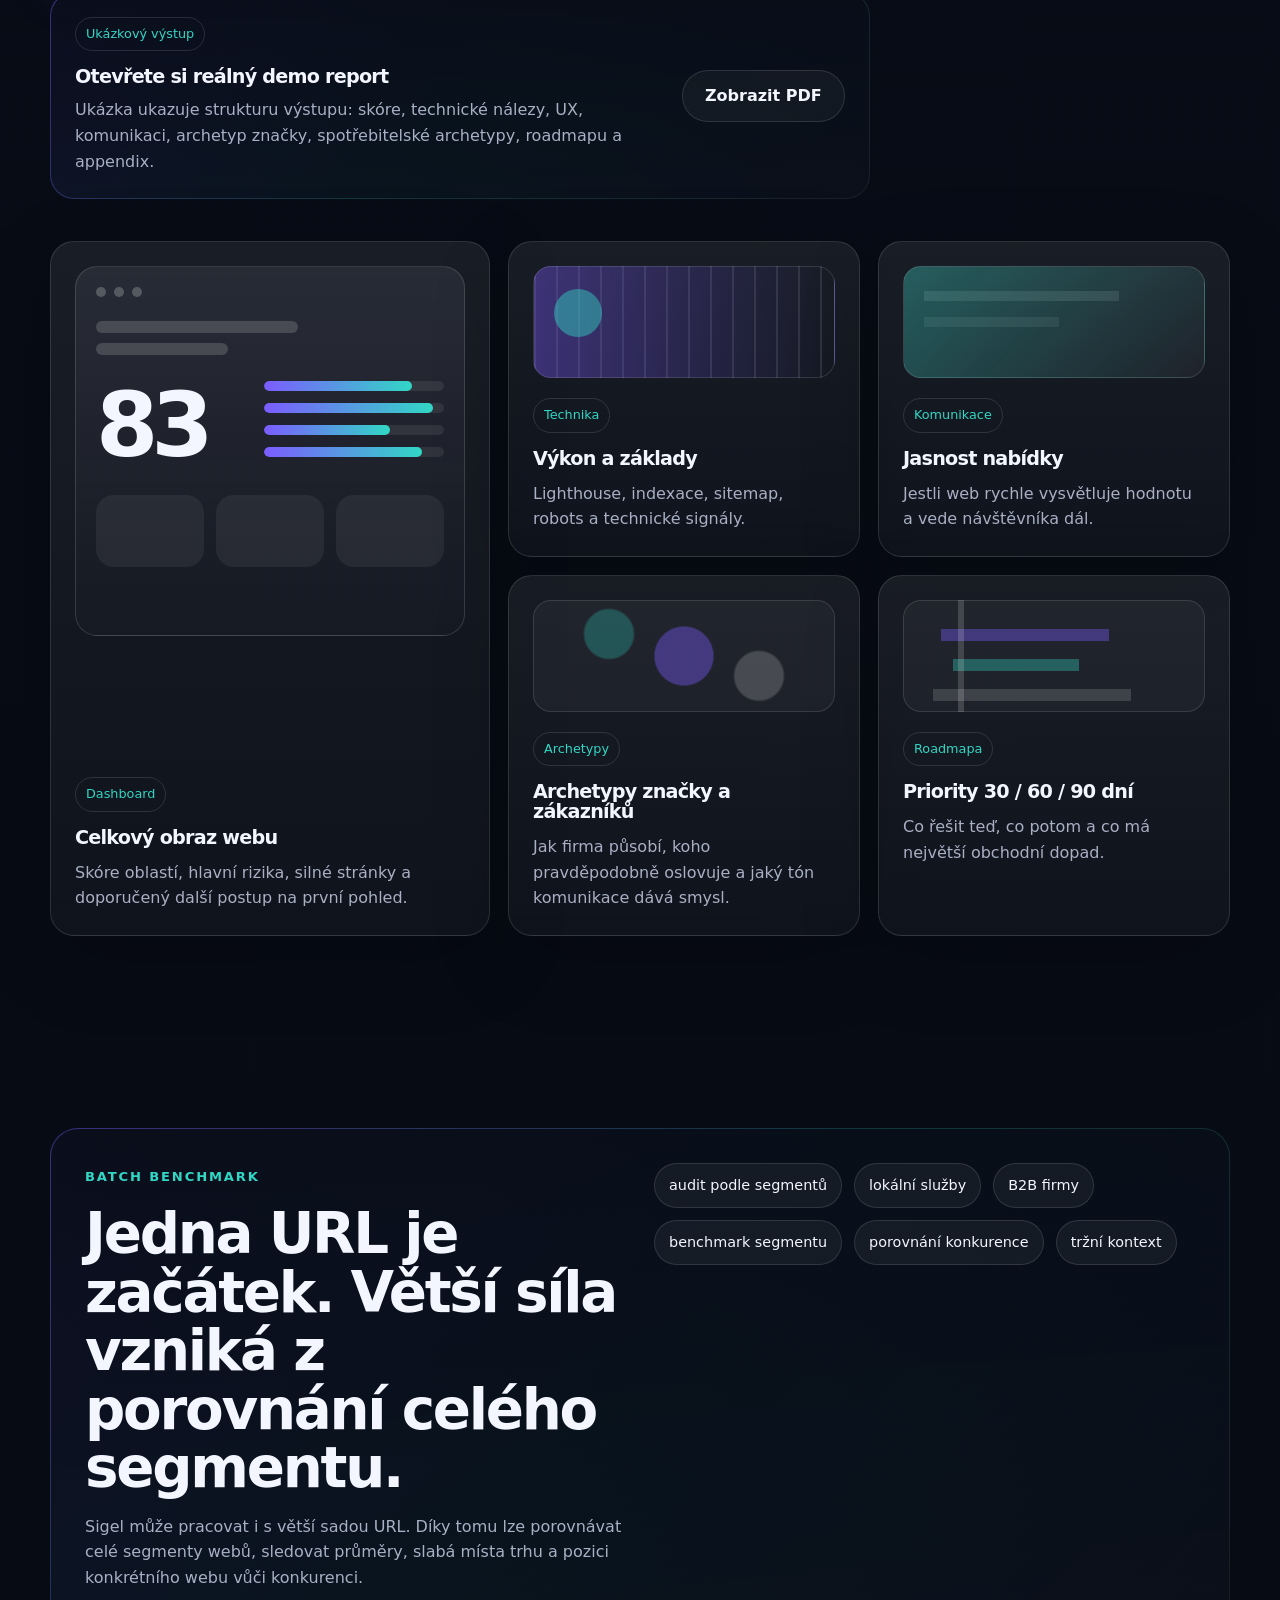
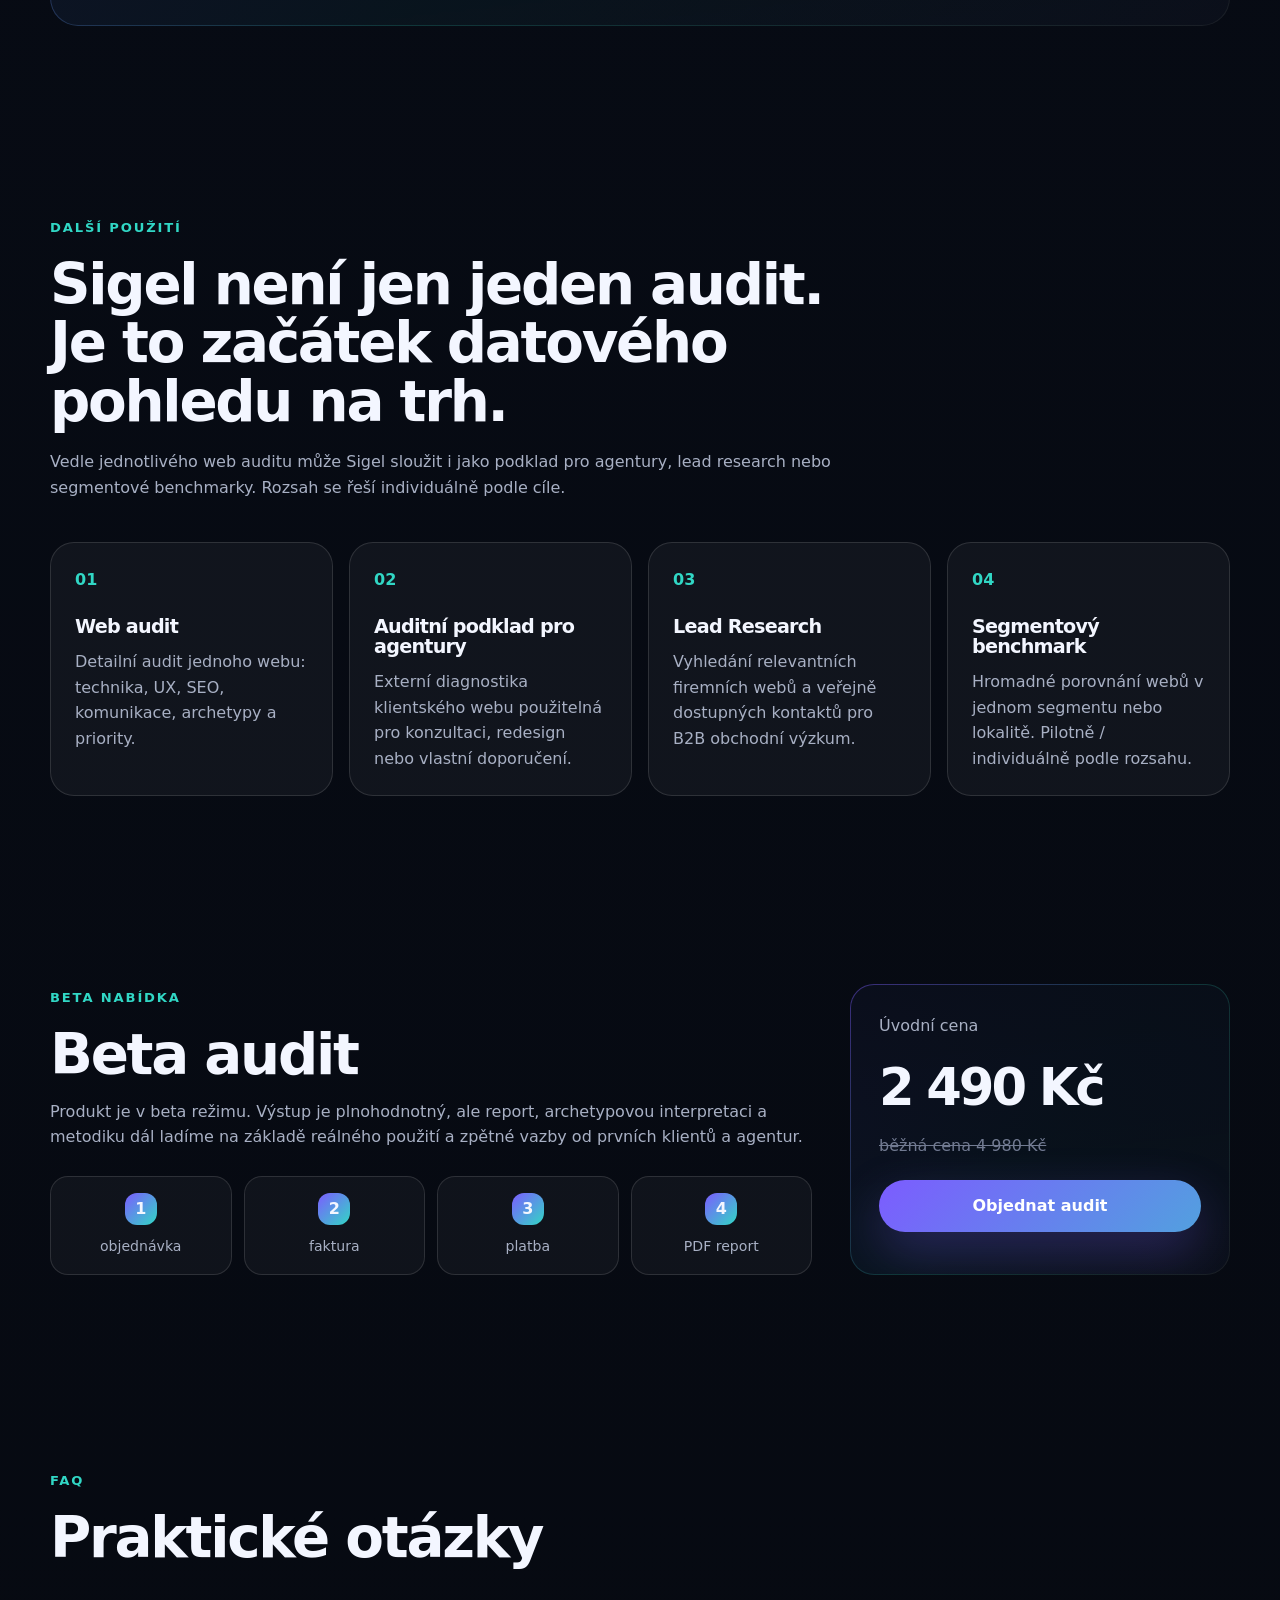
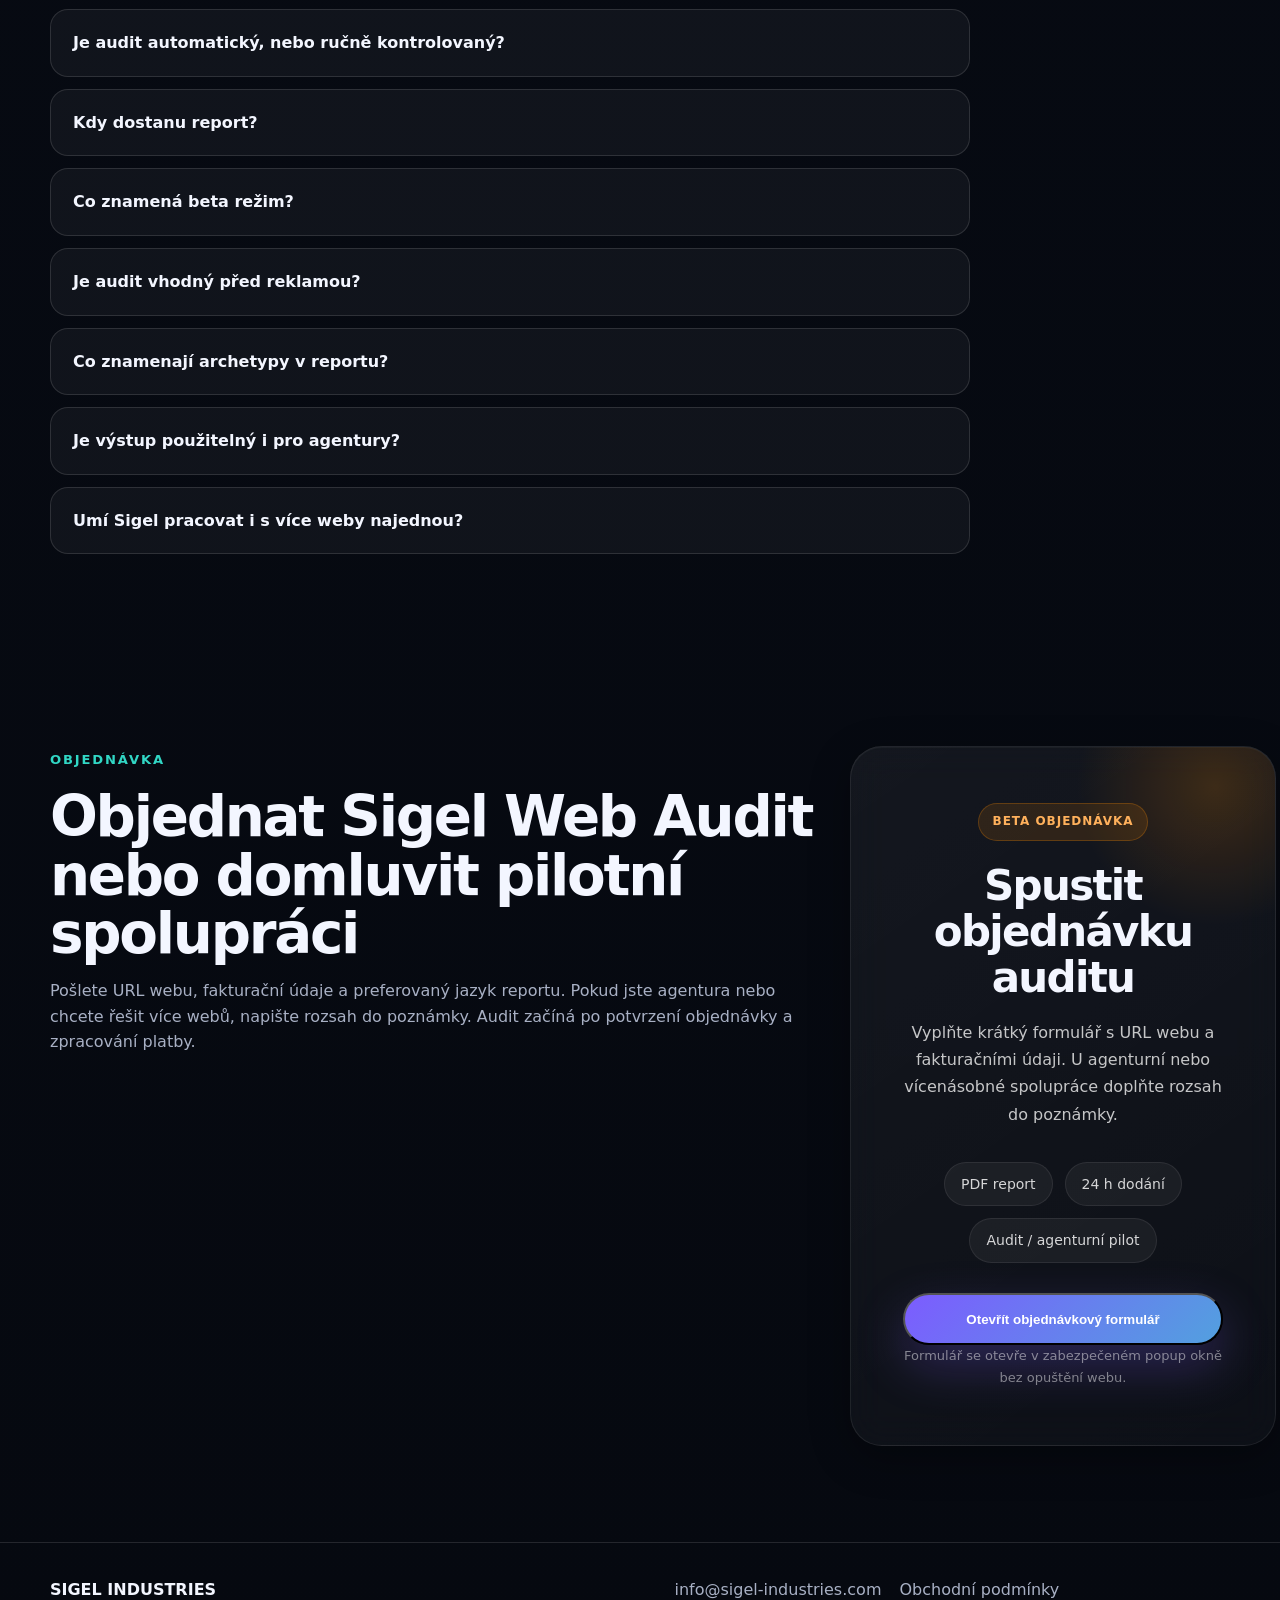
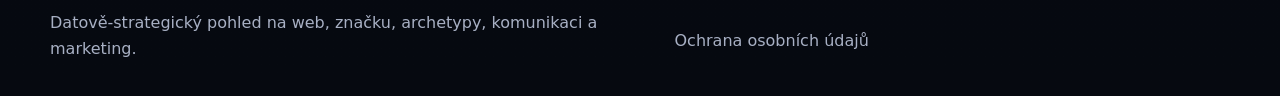
==== commit 73efc333: "Update index.html new" ====
--- a/index.html
+++ b/index.html
@@ -14,13 +14,13 @@
   <meta name="viewport" content="width=device-width, initial-scale=1" />
   
 
-  <title>Sigel Web Audit | Datově-strategický audit webu</title>
-  <meta name="description" content="Sigel Web Audit je vizuální datový audit webu, komunikace, SEO, UX, značky a obchodní použitelnosti. Než začnete investovat do marketingu, zjistěte, v jakém stavu je váš web." />
+  <title>Sigel Web Audit | Audit webu, značky a zákaznických archetypů</title>
+  <meta name="description" content="Sigel Web Audit je datově-strategický audit webu, značky, komunikace a zákaznických archetypů. Ukáže technický stav, UX, SEO, archetyp značky, spotřebitelské archetypy a priority dalších kroků." />
   <meta name="robots" content="index, follow" />
   <link rel="canonical" href="https://sigel-industries.github.io/" />
 
-  <meta property="og:title" content="Sigel Web Audit | Datově-strategický audit webu" />
-  <meta property="og:description" content="Nejdřív stav webu. Až potom marketing." />
+  <meta property="og:title" content="Sigel Web Audit | Audit webu, značky a zákaznických archetypů" />
+  <meta property="og:description" content="Nejdřív pochopit web, značku a zákazníka. Až potom marketing." />
   <meta property="og:type" content="website" />
   <meta property="og:url" content="https://sigel-industries.github.io/" />
   <meta property="og:site_name" content="SIGEL INDUSTRIES" />
@@ -48,10 +48,11 @@
       </a>
 
       <nav class="nav" aria-label="Hlavní navigace">
+        <a href="#archetypy">Archetypy</a>
         <a href="#audit">Audit</a>
+        <a href="#agentury">Pro agentury</a>
         <a href="#report">Report</a>
         <a href="#data">Data</a>
-        <a href="#beta">Beta</a>
         <a href="#order">Objednávka</a>
       </nav>
     </div>
@@ -61,24 +62,25 @@
     <section class="hero section">
       <div class="container hero-grid">
         <div class="hero-copy reveal">
-          <p class="eyebrow">Web audit před dalším marketingovým krokem</p>
-
-          <h1>Nejdřív stav webu. Až potom marketing.</h1>
+          <p class="eyebrow">Web audit · archetyp značky · zákaznické archetypy</p>
+
+          <h1>Nejdřív pochopit web, značku a zákazníka. Až potom marketing.</h1>
 
           <p class="hero-text">
-            Sigel Web Audit ukáže, co váš web komunikuje, kde ztrácí důvěru
-            a co má smysl opravit dřív, než začnete investovat do reklamy.
+            Sigel Web Audit ukáže technický stav webu, UX a SEO, ale také archetyp značky,
+            spotřebitelské archetypy a způsob, jak nabídku komunikovat k různým typům zákazníků.
           </p>
 
           <div class="hero-actions">
-            <a href="#order" class="btn btn-primary btn-shine">Objednat beta audit</a>
+            <a href="#order" class="btn btn-primary btn-shine">Objednat audit za beta cenu</a>
             <a href="docs/demo-report.pdf" class="btn btn-secondary" target="_blank" rel="noopener">Otevřít demo report</a>
           </div>
 
           <div class="hero-meta">
             <span>Vizuální PDF report</span>
-            <span>Dodání do 24 h od potvrzené platby</span>
-            <span>Beta cena 2 490 Kč</span>
+            <span>Archetyp značky</span>
+            <span>Spotřebitelské archetypy</span>
+            <span>Ručně kontrolovaný výstup</span>
           </div>
         </div>
 
@@ -98,7 +100,7 @@
             </div>
 
             <div class="snapshot-summary">
-              <p>Silný technický základ. Hlavní práce je v komunikaci, důvěře a prioritách.</p>
+              <p>Silný technický základ. Hlavní práce je v archetypu značky, komunikaci a prioritách.</p>
             </div>
           </div>
 
@@ -129,7 +131,7 @@
 
             <div class="metric">
               <div class="metric-top">
-                <span>Komunikace</span>
+                <span>Archetyp / komunikace</span>
                 <strong>82</strong>
               </div>
               <div class="metric-bar"><i style="width: 82%"></i></div>
@@ -145,7 +147,7 @@
             <ol>
               <li>
                 <span>01</span>
-                <p>Zpřesnit úvodní vysvětlení nabídky a další krok.</p>
+                <p>Zpřesnit archetyp značky, nabídku a další krok.</p>
               </li>
               <li>
                 <span>02</span>
@@ -174,18 +176,60 @@
         </div>
 
         <div class="signal-item interactive-card">
-          <span>7+</span>
-          <p>oblastí auditu: technika, SEO, UX, komunikace, značka, důvěra, priority</p>
+          <span>9+</span>
+          <p>oblastí auditu: technika, SEO, UX, značka, archetypy, zákazníci, důvěra a priority</p>
+        </div>
+
+        <div class="signal-item interactive-card">
+          <span>Archetypy</span>
+          <p>archetyp značky a spotřebitelské archetypy jako součást výstupu</p>
         </div>
 
         <div class="signal-item interactive-card">
           <span>PDF</span>
-          <p>vizuální report místo nepřehledného textového výstupu</p>
-        </div>
-
-        <div class="signal-item interactive-card">
-          <span>2 490 Kč</span>
-          <p>beta cena pro první reálné použití a zpětnou vazbu</p>
+          <p>vizuální report místo surového automatického exportu</p>
+        </div>
+      </div>
+    </section>
+
+    <section id="archetypy" class="section archetype-core">
+      <div class="container">
+        <div class="section-heading reveal">
+          <p class="eyebrow">Hlavní rozdíl Sigelu</p>
+          <h2>Technika ukáže, jestli web funguje. Archetypy ukážou, jak značka působí a koho dokáže oslovit.</h2>
+          <p>
+            Běžný audit skončí u rychlosti, SEO a chyb. Sigel jde dál: hodnotí archetyp značky,
+            spotřebitelské archetypy a způsob, jak firma komunikuje nabídku k různým typům potenciálních zákazníků.
+          </p>
+        </div>
+
+        <div class="core-grid reveal">
+          <article class="core-card interactive-card tilt-card">
+            <span class="core-number">01</span>
+            <h3>Archetyp značky</h3>
+            <p>
+              Jak firma působí, jakou roli v komunikaci zaujímá a jestli tón značky odpovídá tomu,
+              co skutečně nabízí.
+            </p>
+          </article>
+
+          <article class="core-card interactive-card tilt-card">
+            <span class="core-number">02</span>
+            <h3>Spotřebitelské archetypy</h3>
+            <p>
+              Jaké typy potenciálních zákazníků může značka oslovovat, co je motivuje, čeho se bojí
+              a co potřebují slyšet, aby nabídce věřili.
+            </p>
+          </article>
+
+          <article class="core-card interactive-card tilt-card">
+            <span class="core-number">03</span>
+            <h3>Komunikační doporučení</h3>
+            <p>
+              Jak upravit texty, CTA, argumentaci a důkazové prvky tak, aby web nemluvil obecně,
+              ale přesněji k lidem, kteří mají největší šanci poptat službu nebo nakoupit.
+            </p>
+          </article>
         </div>
       </div>
     </section>
@@ -194,7 +238,7 @@
       <div class="container problem-grid">
         <div class="problem-copy reveal">
           <p class="eyebrow">Problém trhu</p>
-          <h2>Většina firem nezačíná marketing špatně. Jen začíná od kampaně, ne od reality.</h2>
+          <h2>Většina firem nezačíná marketing špatně. Jen začíná od kampaně, ne od pochopení webu, značky a zákazníka.</h2>
           <p>
             Často se řeší až reklama, výkon nebo viditelnost. Jenže pokud web nevysvětluje nabídku,
             nepůsobí důvěryhodně nebo nevede člověka k dalšímu kroku, reklama pouze přivede víc lidí
@@ -218,10 +262,10 @@
       <div class="container">
         <div class="method-heading reveal">
           <p class="eyebrow">Metoda Sigel</p>
-          <h2>Data nestačí. Musí z nich vzniknout rozhodnutí.</h2>
+          <h2>Data nestačí. Musí z nich vzniknout rozhodnutí, interpretace a komunikační směr.</h2>
           <p>
             Audit není jen výpis nálezů. Cílem je převést data do interpretace, priorit a praktického výstupu,
-            který pomůže rozhodnout, co má smysl řešit jako první.
+            který pomůže rozhodnout, co má smysl řešit jako první a jak má značka lépe komunikovat.
           </p>
         </div>
 
@@ -237,24 +281,47 @@
           <div class="method-step interactive-card">
             <span>02</span>
             <h3>Interpretace</h3>
-            <p>Co nálezy znamenají pro důvěru, orientaci a obchodní použitelnost.</p>
+            <p>Co nálezy znamenají pro důvěru, orientaci, archetyp značky a obchodní použitelnost.</p>
           </div>
 
           <div class="method-arrow">→</div>
 
           <div class="method-step interactive-card">
             <span>03</span>
-            <h3>Priority</h3>
-            <p>Co řešit jako první, co má dopad a co může počkat.</p>
+            <h3>Archetypy</h3>
+            <p>Jak značka působí, jaké zákaznické typy oslovuje a jak s nimi mluvit.</p>
           </div>
 
           <div class="method-arrow">→</div>
 
           <div class="method-step interactive-card">
             <span>04</span>
-            <h3>Report</h3>
-            <p>Vizuální výstup, který se dá číst, předat a použít.</p>
-          </div>
+            <h3>Priority</h3>
+            <p>Vizuální výstup s doporučením, co řešit jako první a proč.</p>
+          </div>
+        </div>
+      </div>
+    </section>
+
+    <section class="section engine-section">
+      <div class="container engine-box reveal interactive-card">
+        <div class="engine-copy">
+          <p class="eyebrow">Co stojí za reportem</p>
+          <h2>Nejde o surový AI výstup. Report vzniká kombinací vlastního systému, dat a kontroly.</h2>
+          <p>
+            Sigel kombinuje technické kontroly, vlastní hodnoticí logiku, algoritmické zpracování webových signálů,
+            LLM interpretaci a ruční kontrolu finálního výstupu. Cílem není vyplivnout text, ale dodat použitelný
+            analytický podklad pro rozhodování.
+          </p>
+        </div>
+
+        <div class="engine-grid">
+          <span>vlastní algoritmy</span>
+          <span>technické kontroly</span>
+          <span>UX / CTA heuristiky</span>
+          <span>SEO a indexace</span>
+          <span>LLM interpretace</span>
+          <span>ruční kontrola</span>
         </div>
       </div>
     </section>
@@ -265,8 +332,8 @@
           <p class="eyebrow">Diagnostika webu</p>
           <h2>Co audit odhalí</h2>
           <p>
-            Audit nehodnotí jen techniku. Ukazuje i to, jak web působí, jak vede uživatele
-            a kde může brzdit obchodní výsledek.
+            Audit nehodnotí jen techniku. Ukazuje i to, jak web působí, jak vede uživatele,
+            jaký archetyp značka komunikuje a jaké zákaznické archetypy může oslovovat.
           </p>
         </div>
 
@@ -307,8 +374,8 @@
             <div class="icon-box">
               <svg viewBox="0 0 24 24" aria-hidden="true"><circle cx="12" cy="8" r="4"/><path d="M4 21c1.8-4 4.5-6 8-6s6.2 2 8 6"/></svg>
             </div>
-            <h3>Značka a publikum</h3>
-            <p>Archetyp značky, pravděpodobný typ klienta a doporučení, jak s publikem komunikovat.</p>
+            <h3>Archetyp značky a zákazníků</h3>
+            <p>Archetyp firmy, spotřebitelské archetypy a doporučení, jak komunikovat nabídku k různým typům zákazníků.</p>
           </article>
 
           <article class="feature-card reveal interactive-card tilt-card">
@@ -318,6 +385,42 @@
             <h3>Roadmapa priorit</h3>
             <p>Co řešit jako první, co má obchodní dopad a co je až další vrstva.</p>
           </article>
+        </div>
+      </div>
+    </section>
+
+    <section id="agentury" class="section agency-section">
+      <div class="container agency-box reveal interactive-card">
+        <div class="agency-copy">
+          <p class="eyebrow">Pro agentury</p>
+          <h2>Auditní podklad pro klientské weby bez toho, aby agentura začínala od nuly.</h2>
+          <p>
+            Agentura může Sigel využít jako externí vstupní diagnostiku před konzultací, redesignem,
+            SEO úpravami, obsahovou strategií nebo jako základ pro vlastní doporučení klientovi.
+          </p>
+          <p>
+            Nejde o SaaS ani software k pronájmu. Pošlete URL, výstup připraví analytický systém,
+            finální report projde kontrolou a agentura ho může dál použít podle vlastního procesu.
+          </p>
+          <div class="section-actions">
+            <a href="docs/demo-report.pdf" class="btn btn-primary btn-shine" target="_blank" rel="noopener">Zobrazit demo report</a>
+            <a href="mailto:info@sigel-industries.com" class="btn btn-secondary">Domluvit pilotní spolupráci</a>
+          </div>
+        </div>
+
+        <div class="agency-points">
+          <div>
+            <strong>Rychlý vstup</strong>
+            <p>Podklad pro první rozhovor s klientem nebo interní rozhodování.</p>
+          </div>
+          <div>
+            <strong>Technika + komunikace</strong>
+            <p>Nejen PageSpeed, ale i jasnost nabídky, důvěra, archetypy a priority.</p>
+          </div>
+          <div>
+            <strong>White-label podle dohody</strong>
+            <p>Výstup může sloužit jako interní podklad nebo základ vlastního doporučení.</p>
+          </div>
         </div>
       </div>
     </section>
@@ -329,7 +432,7 @@
           <h2>Vizuální report, který se dá přečíst i použít.</h2>
           <p>
             Výstup kombinuje manažerský přehled, technické nálezy, komunikaci, archetyp značky,
-            publikum, roadmapu i appendix. Není to surový export. Je to čitelný diagnostický výstup.
+            spotřebitelské archetypy, roadmapu i appendix. Není to surový export. Je to čitelný diagnostický výstup.
           </p>
 
           <div class="section-actions">
@@ -344,8 +447,8 @@
               <span class="preview-label">Ukázkový výstup</span>
               <h3>Otevřete si reálný demo report</h3>
               <p>
-                Ukázka ukazuje strukturu výstupu: skóre, technické nálezy, komunikaci,
-                archetypy, roadmapu a appendix. Přesně ten typ výstupu klient dostane po auditu.
+                Ukázka ukazuje strukturu výstupu: skóre, technické nálezy, UX, komunikaci,
+                archetyp značky, spotřebitelské archetypy, roadmapu a appendix.
               </p>
             </div>
 
@@ -408,8 +511,8 @@
           <article class="report-side-card reveal interactive-card tilt-card">
             <div class="mini-report-visual visual-arch"></div>
             <span class="preview-label">Archetypy</span>
-            <h3>Značka a publikum</h3>
-            <p>Jak značka působí a jaký tón komunikace dává smysl.</p>
+            <h3>Archetypy značky a zákazníků</h3>
+            <p>Jak firma působí, koho pravděpodobně oslovuje a jaký tón komunikace dává smysl.</p>
           </article>
 
           <article class="report-side-card reveal interactive-card tilt-card">
@@ -425,11 +528,11 @@
     <section id="data" class="section benchmark">
       <div class="container benchmark-box reveal interactive-card">
         <div class="benchmark-copy">
-          <p class="eyebrow">Datový rozměr</p>
-          <h2>Jedna URL je začátek. Větší obraz vzniká z porovnání.</h2>
-          <p>
-            Sigel nehodnotí jen jednu stránku. Stejný princip umí pracovat i s větší sadou URL,
-            takže je možné porovnávat celé segmenty webů a chápat pozici konkrétního webu vůči trhu.
+          <p class="eyebrow">Batch benchmark</p>
+          <h2>Jedna URL je začátek. Větší síla vzniká z porovnání celého segmentu.</h2>
+          <p>
+            Sigel může pracovat i s větší sadou URL. Díky tomu lze porovnávat celé segmenty webů,
+            sledovat průměry, slabá místa trhu a pozici konkrétního webu vůči konkurenci.
           </p>
         </div>
 
@@ -444,14 +547,53 @@
       </div>
     </section>
 
+    <section class="section services-section">
+      <div class="container">
+        <div class="section-heading reveal">
+          <p class="eyebrow">Další použití</p>
+          <h2>Sigel není jen jeden audit. Je to začátek datového pohledu na trh.</h2>
+          <p>
+            Vedle jednotlivého web auditu může Sigel sloužit i jako podklad pro agentury,
+            lead research nebo segmentové benchmarky. Rozsah se řeší individuálně podle cíle.
+          </p>
+        </div>
+
+        <div class="service-grid reveal">
+          <article class="service-card interactive-card tilt-card">
+            <span>01</span>
+            <h3>Web audit</h3>
+            <p>Detailní audit jednoho webu: technika, UX, SEO, komunikace, archetypy a priority.</p>
+          </article>
+
+          <article class="service-card interactive-card tilt-card">
+            <span>02</span>
+            <h3>Auditní podklad pro agentury</h3>
+            <p>Externí diagnostika klientského webu použitelná pro konzultaci, redesign nebo vlastní doporučení.</p>
+          </article>
+
+          <article class="service-card interactive-card tilt-card">
+            <span>03</span>
+            <h3>Lead Research</h3>
+            <p>Vyhledání relevantních firemních webů a veřejně dostupných kontaktů pro B2B obchodní výzkum.</p>
+          </article>
+
+          <article class="service-card interactive-card tilt-card">
+            <span>04</span>
+            <h3>Segmentový benchmark</h3>
+            <p>Hromadné porovnání webů v jednom segmentu nebo lokalitě. Pilotně / individuálně podle rozsahu.</p>
+          </article>
+        </div>
+      </div>
+    </section>
+
     <section id="beta" class="section beta">
       <div class="container beta-grid">
         <div class="beta-left reveal">
           <p class="eyebrow">Beta nabídka</p>
           <h2>Beta audit</h2>
           <p>
-            Produkt je v beta režimu. Výstup je plnohodnotný, ale report a metodiku dál ladíme
-            na základě reálného použití a zpětné vazby od prvních klientů.
+            Produkt je v beta režimu. Výstup je plnohodnotný, ale report, archetypovou interpretaci a metodiku dál ladíme
+            na základě reálného použití a zpětné vazby od prvních klientů a agentur.
           </p>
 
           <div class="process-mini">
@@ -510,6 +652,21 @@
             <summary>Je audit vhodný před reklamou?</summary>
             <p>Ano. Právě tehdy dává největší smysl. Než začnete posílat lidi na web, je dobré vědět, jestli je web připravený je přesvědčit.</p>
           </details>
+
+          <details class="interactive-card">
+            <summary>Co znamenají archetypy v reportu?</summary>
+            <p>Report pracuje s archetypem značky a spotřebitelskými archetypy. Pomáhá určit, jak firma působí, jaké typy zákazníků může oslovovat a jak jim nabídku komunikovat srozumitelněji.</p>
+          </details>
+
+          <details class="interactive-card">
+            <summary>Je výstup použitelný i pro agentury?</summary>
+            <p>Ano. Agentura ho může použít jako interní auditní podklad pro klientský web, jako přípravu na konzultaci nebo jako základ vlastního doporučení klientovi.</p>
+          </details>
+
+          <details class="interactive-card">
+            <summary>Umí Sigel pracovat i s více weby najednou?</summary>
+            <p>Ano, podle rozsahu lze řešit i segmentový batch benchmark nebo lead research. Tyto výstupy se domlouvají individuálně.</p>
+          </details>
         </div>
       </div>
     </section>
@@ -518,10 +675,10 @@
       <div class="container order-box reveal">
         <div class="order-copy">
           <p class="eyebrow">Objednávka</p>
-          <h2>Objednat Sigel Web Audit</h2>
+          <h2>Objednat Sigel Web Audit nebo domluvit pilotní spolupráci</h2>
           <p>
             Pošlete URL webu, fakturační údaje a preferovaný jazyk reportu.
-            Po objednávce pošleme zálohovou fakturu. Audit začíná až po zpracování platby.
+            Pokud jste agentura nebo chcete řešit více webů, napište rozsah do poznámky. Audit začíná po potvrzení objednávky a zpracování platby.
           </p>
         </div>
 
@@ -534,13 +691,13 @@
 
   <p>
     Vyplňte krátký formulář s URL webu a fakturačními údaji.
-    Po potvrzení objednávky zašleme zálohovou fakturu.
+    U agenturní nebo vícenásobné spolupráce doplňte rozsah do poznámky.
   </p>
 
   <div class="popup-features">
     <span>PDF report</span>
     <span>24 h dodání</span>
-    <span>Beta cena 2 490 Kč</span>
+    <span>Audit / agenturní pilot</span>
   </div>
 
   <button
@@ -565,7 +722,7 @@
     <div class="container footer-inner">
       <div>
         <strong>SIGEL INDUSTRIES</strong>
-        <p>Datově-strategický pohled na web, komunikaci a marketing.</p>
+        <p>Datově-strategický pohled na web, značku, archetypy, komunikaci a marketing.</p>
       </div>
 
       <div class="footer-links">
--- a/style.css
+++ b/style.css
@@ -1706,3 +1706,198 @@
     font-size: 30px;
   }
 }
+
+
+/* SIGEL v3 additions: archetypes, agency, engine, services */
+
+.archetype-core {
+  padding-top: 92px;
+  padding-bottom: 92px;
+  background:
+    radial-gradient(circle at 15% 0%, rgba(124, 92, 255, 0.12), transparent 32%),
+    radial-gradient(circle at 82% 30%, rgba(49, 215, 197, 0.08), transparent 30%),
+    linear-gradient(180deg, rgba(255,255,255,0.018), transparent);
+}
+
+.core-grid {
+  display: grid;
+  grid-template-columns: repeat(3, 1fr);
+  gap: 18px;
+}
+
+.core-card {
+  min-height: 280px;
+  padding: 28px;
+  border-radius: 28px;
+  border: 1px solid transparent;
+  background:
+    linear-gradient(180deg, rgba(8, 13, 24, 0.96), rgba(8, 13, 24, 0.78)) padding-box,
+    linear-gradient(135deg, rgba(124, 92, 255, 0.42), rgba(49, 215, 197, 0.24), rgba(255,255,255,0.07)) border-box;
+  box-shadow: 0 24px 80px rgba(0, 0, 0, 0.24);
+  transition: transform 0.22s ease, border-color 0.22s ease, background 0.22s ease;
+}
+
+.core-card:hover {
+  transform: translateY(-5px);
+}
+
+.core-number {
+  display: inline-flex;
+  align-items: center;
+  justify-content: center;
+  width: 42px;
+  height: 42px;
+  border-radius: 14px;
+  margin-bottom: 28px;
+  background: rgba(49, 215, 197, 0.11);
+  color: var(--accent-2);
+  font-weight: 900;
+  border: 1px solid rgba(49, 215, 197, 0.24);
+}
+
+.core-card h3 {
+  margin-bottom: 14px;
+  font-size: 1.35rem;
+}
+
+.engine-section {
+  padding-top: 72px;
+  padding-bottom: 72px;
+}
+
+.engine-box,
+.agency-box {
+  display: grid;
+  grid-template-columns: 1.15fr 0.85fr;
+  gap: 28px;
+  align-items: center;
+  padding: 34px;
+  border: 1px solid transparent;
+  border-radius: 30px;
+  background:
+    linear-gradient(180deg, rgba(8, 13, 24, 0.96), rgba(8, 13, 24, 0.82)) padding-box,
+    linear-gradient(135deg, rgba(124, 92, 255, 0.42), rgba(49, 215, 197, 0.24), rgba(255,255,255,0.06)) border-box;
+  box-shadow: var(--shadow);
+}
+
+.engine-copy h2,
+.agency-copy h2 {
+  margin-bottom: 16px;
+}
+
+.engine-grid {
+  display: flex;
+  flex-wrap: wrap;
+  gap: 12px;
+  align-content: center;
+}
+
+.engine-grid span {
+  display: inline-flex;
+  padding: 11px 14px;
+  border-radius: 999px;
+  border: 1px solid var(--line);
+  background: rgba(255,255,255,0.05);
+  color: var(--text);
+  font-size: 0.92rem;
+}
+
+.agency-section {
+  padding-top: 82px;
+  padding-bottom: 82px;
+  background: linear-gradient(180deg, transparent, rgba(255,255,255,0.018), transparent);
+}
+
+.agency-copy p + p {
+  margin-top: 14px;
+}
+
+.agency-points {
+  display: grid;
+  gap: 14px;
+}
+
+.agency-points div {
+  padding: 20px;
+  border-radius: 22px;
+  border: 1px solid var(--line);
+  background: rgba(255,255,255,0.045);
+}
+
+.agency-points strong {
+  display: block;
+  margin-bottom: 8px;
+  color: var(--text);
+}
+
+.services-section {
+  padding-top: 92px;
+  padding-bottom: 92px;
+}
+
+.service-grid {
+  display: grid;
+  grid-template-columns: repeat(4, 1fr);
+  gap: 16px;
+}
+
+.service-card {
+  min-height: 250px;
+  padding: 24px;
+  border-radius: 24px;
+  border: 1px solid var(--line);
+  background: rgba(255,255,255,0.045);
+  transition: transform 0.22s ease, border-color 0.22s ease, background 0.22s ease;
+}
+
+.service-card:hover {
+  transform: translateY(-5px);
+  border-color: rgba(49, 215, 197, 0.35);
+  background: rgba(255,255,255,0.066);
+}
+
+.service-card span {
+  display: inline-flex;
+  color: var(--accent-2);
+  font-weight: 900;
+  margin-bottom: 24px;
+}
+
+.service-card h3 {
+  margin-bottom: 12px;
+}
+
+@media (max-width: 1080px) {
+  .core-grid,
+  .engine-box,
+  .agency-box,
+  .service-grid {
+    grid-template-columns: 1fr 1fr;
+  }
+
+  .engine-box,
+  .agency-box {
+    align-items: start;
+  }
+}
+
+@media (max-width: 760px) {
+  .core-grid,
+  .engine-box,
+  .agency-box,
+  .service-grid {
+    grid-template-columns: 1fr;
+  }
+
+  .core-card,
+  .engine-box,
+  .agency-box,
+  .service-card {
+    border-radius: 24px;
+  }
+
+  .engine-box,
+  .agency-box {
+    padding: 24px;
+  }
+}
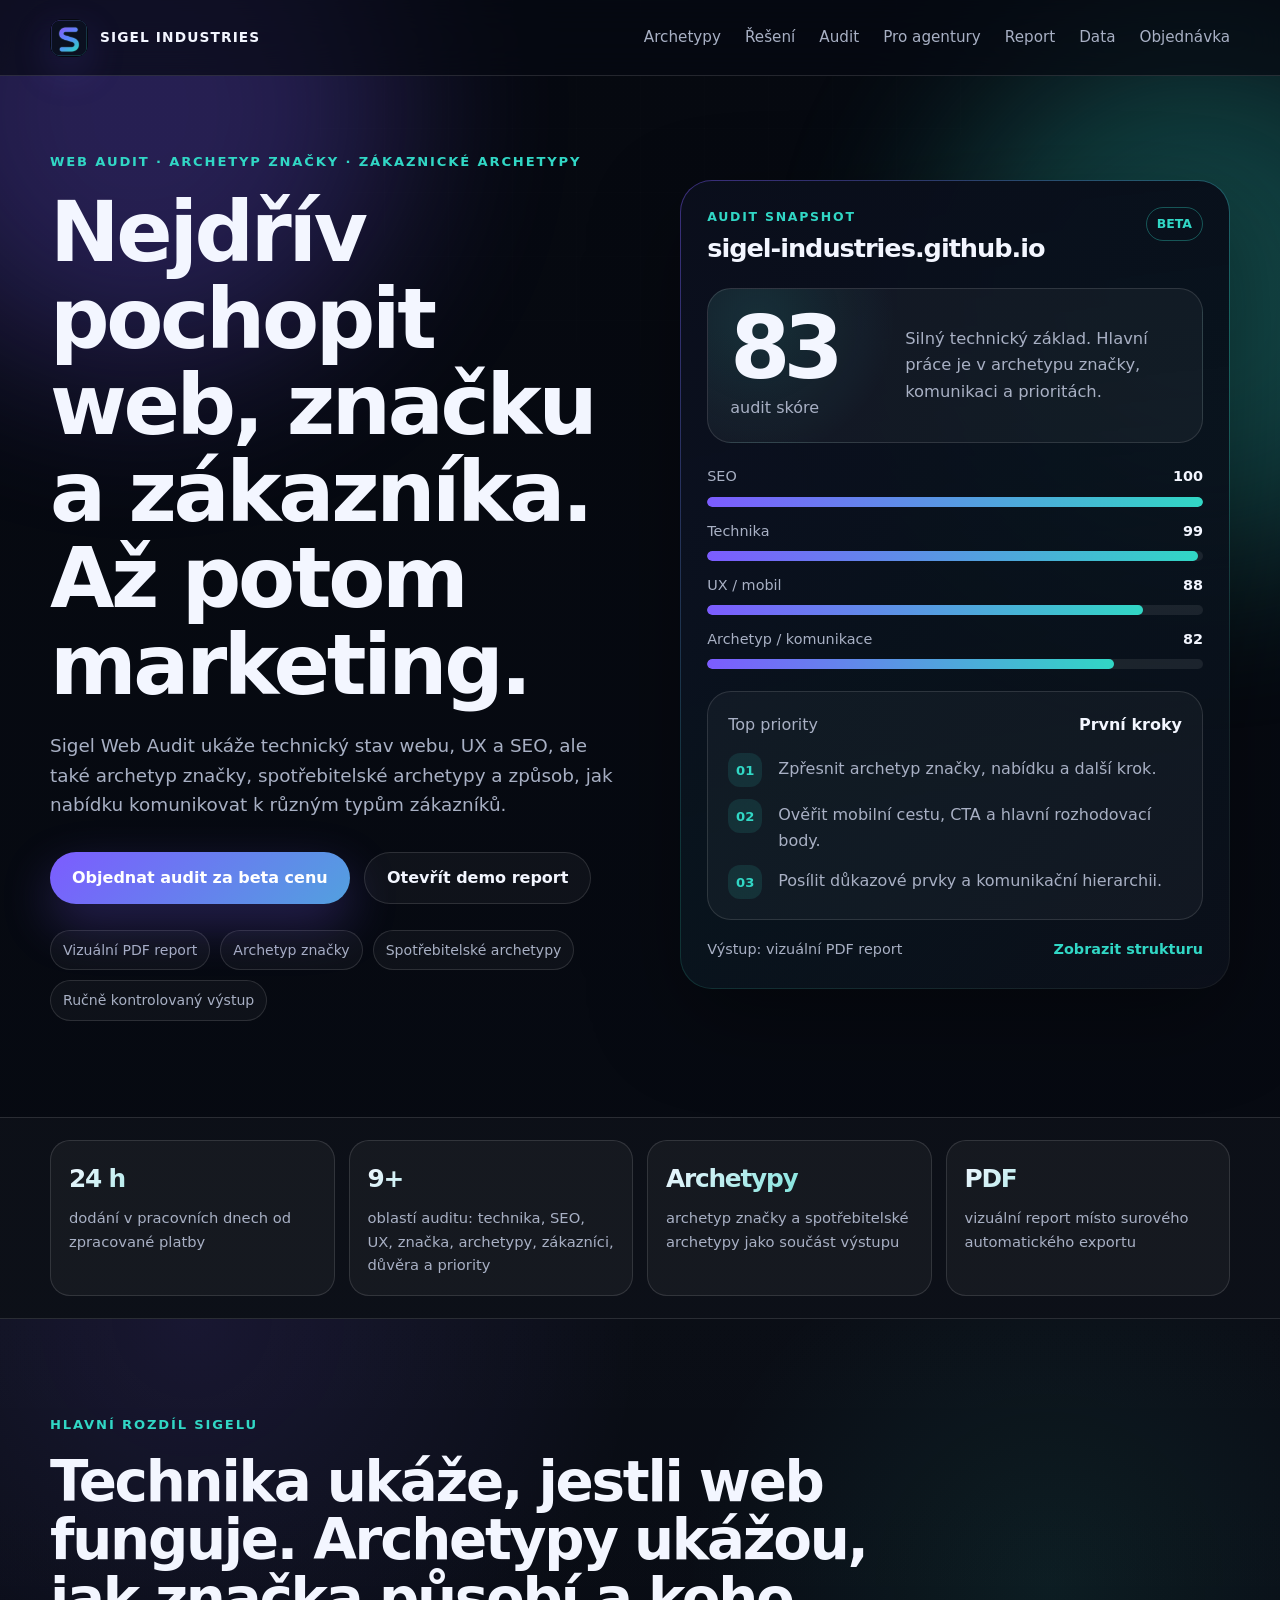
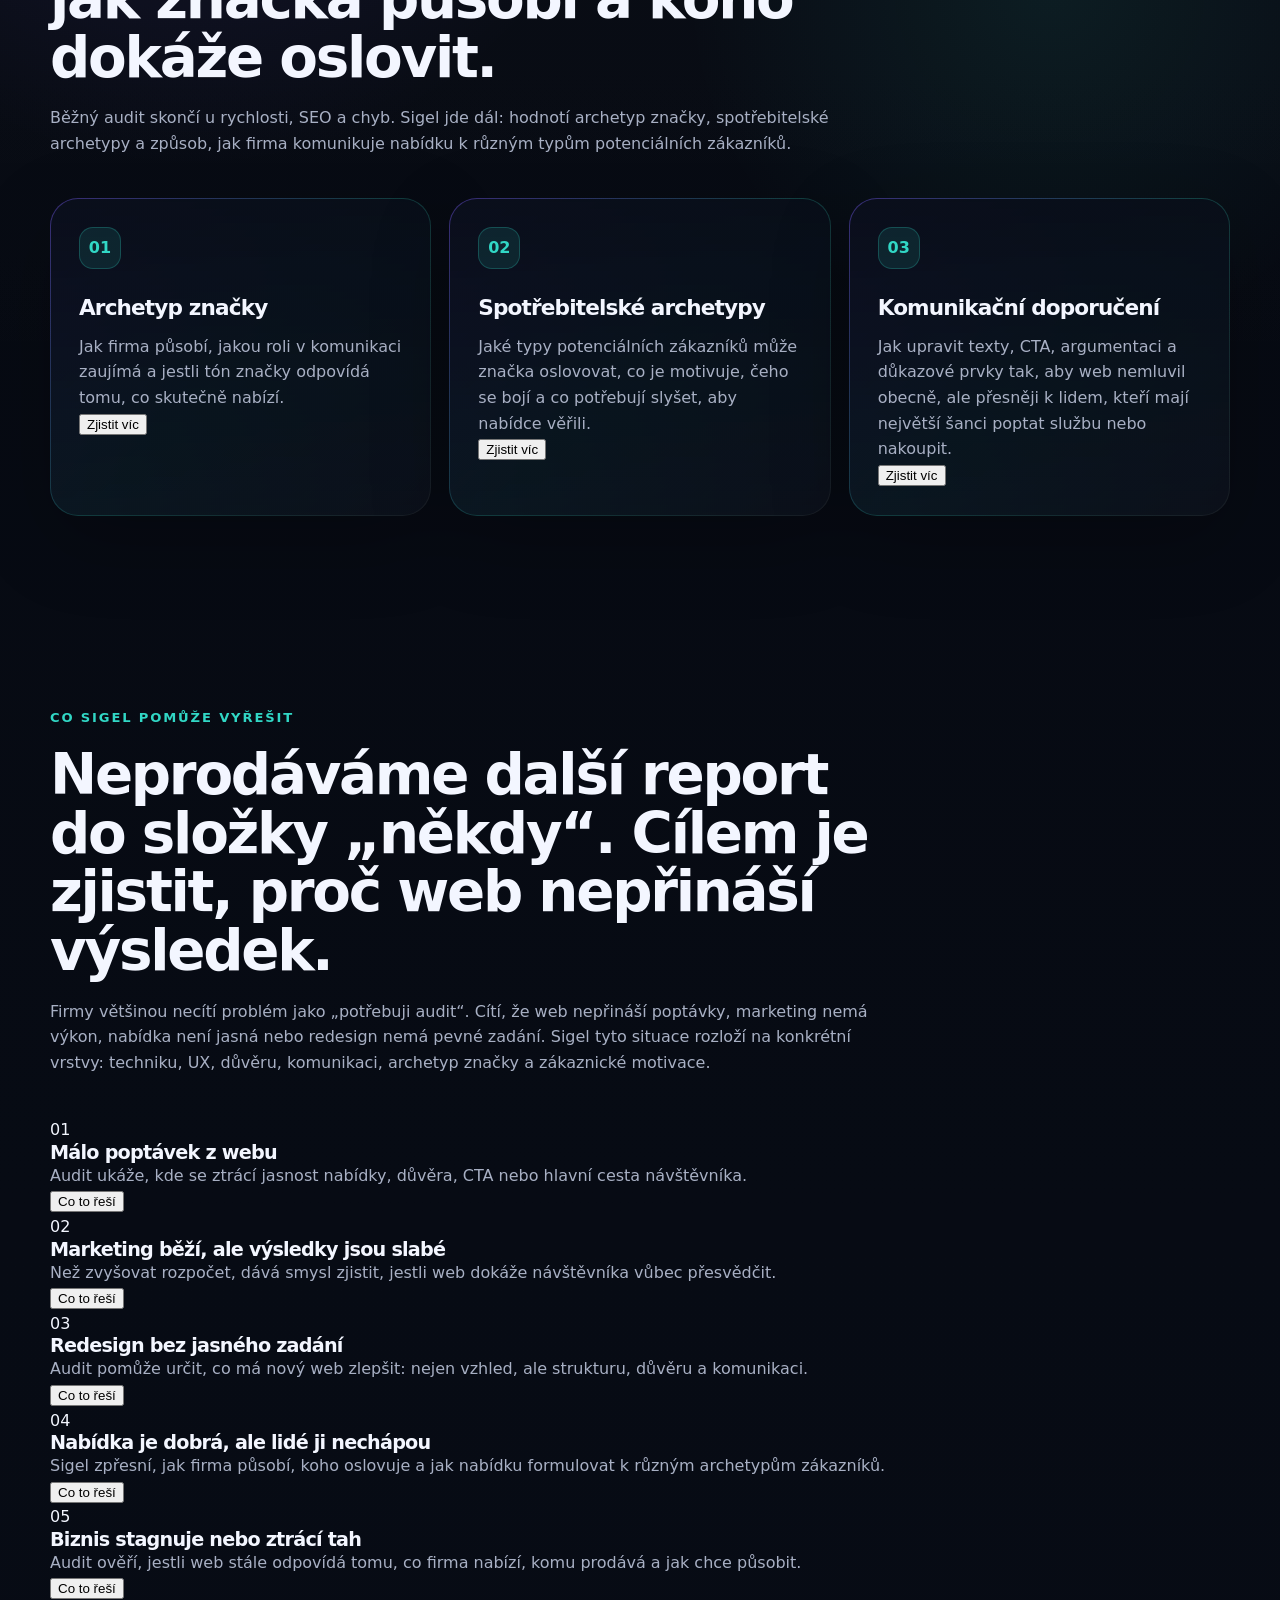
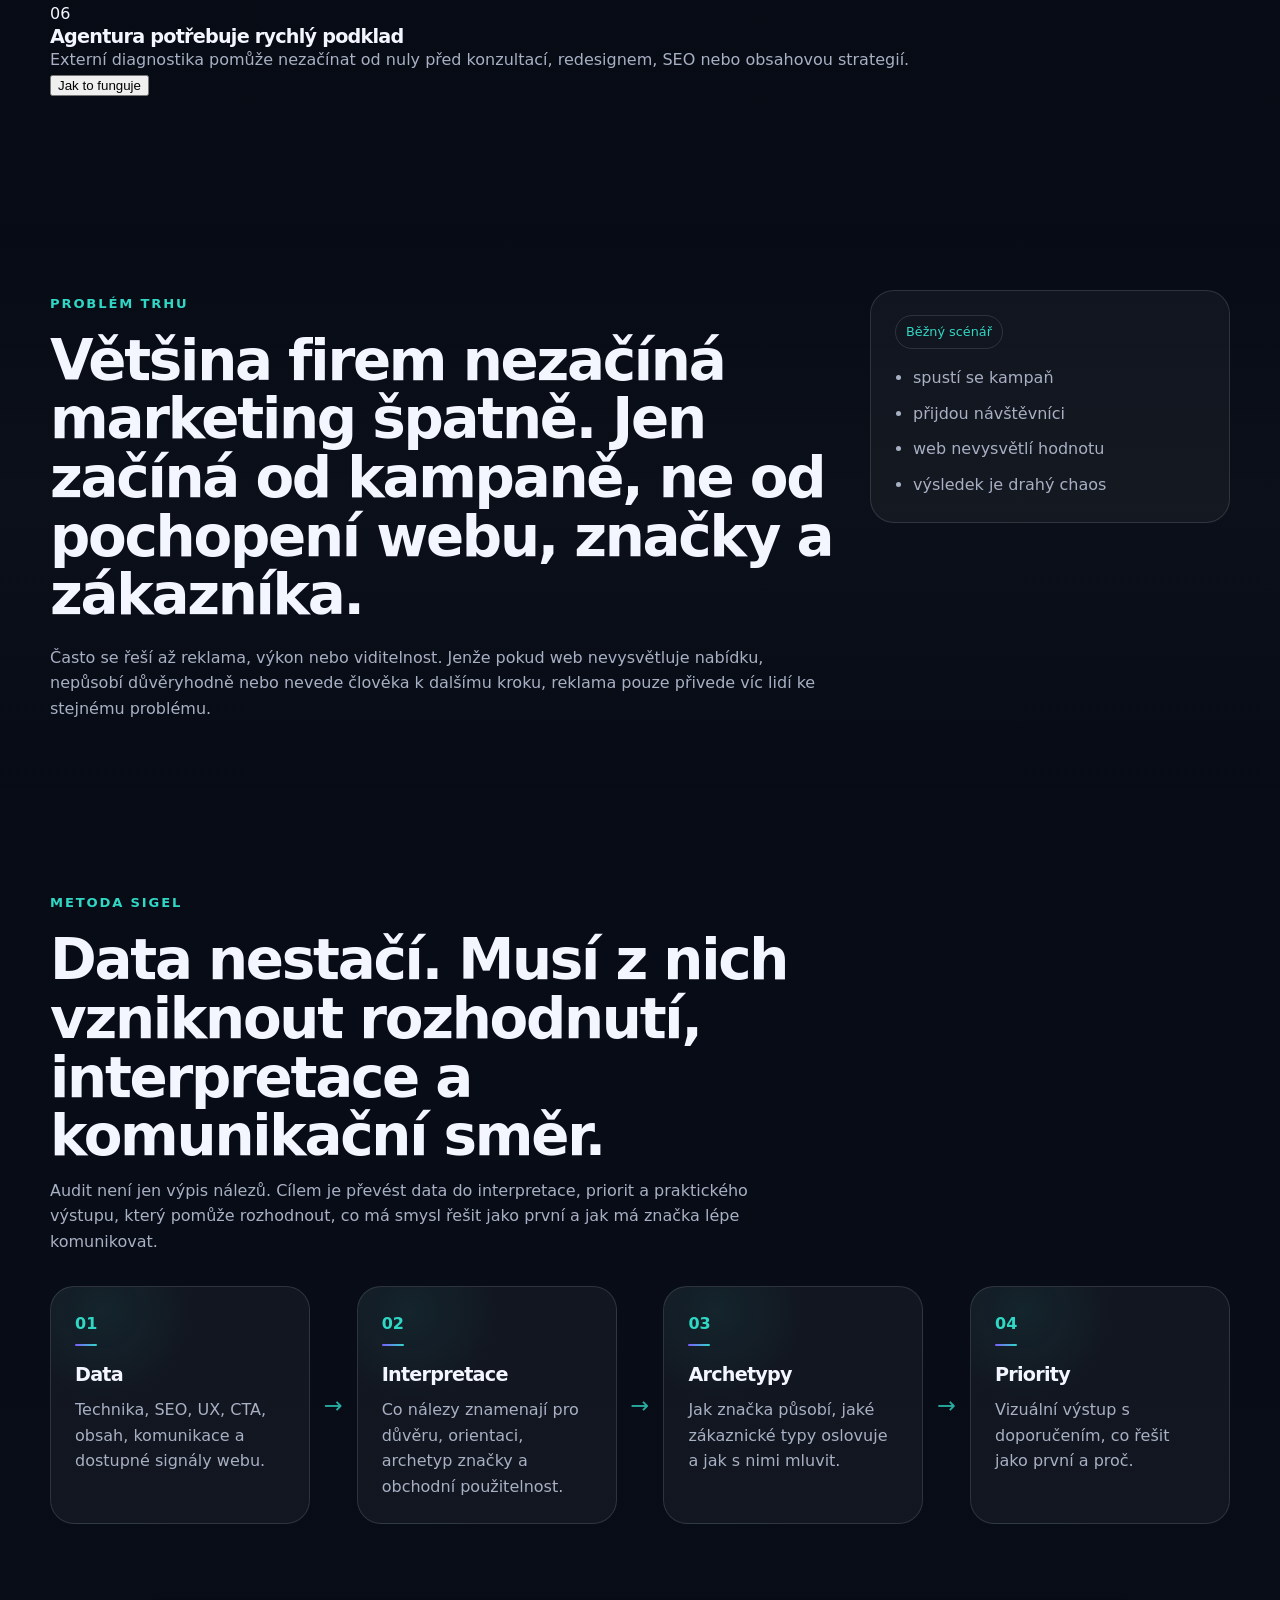
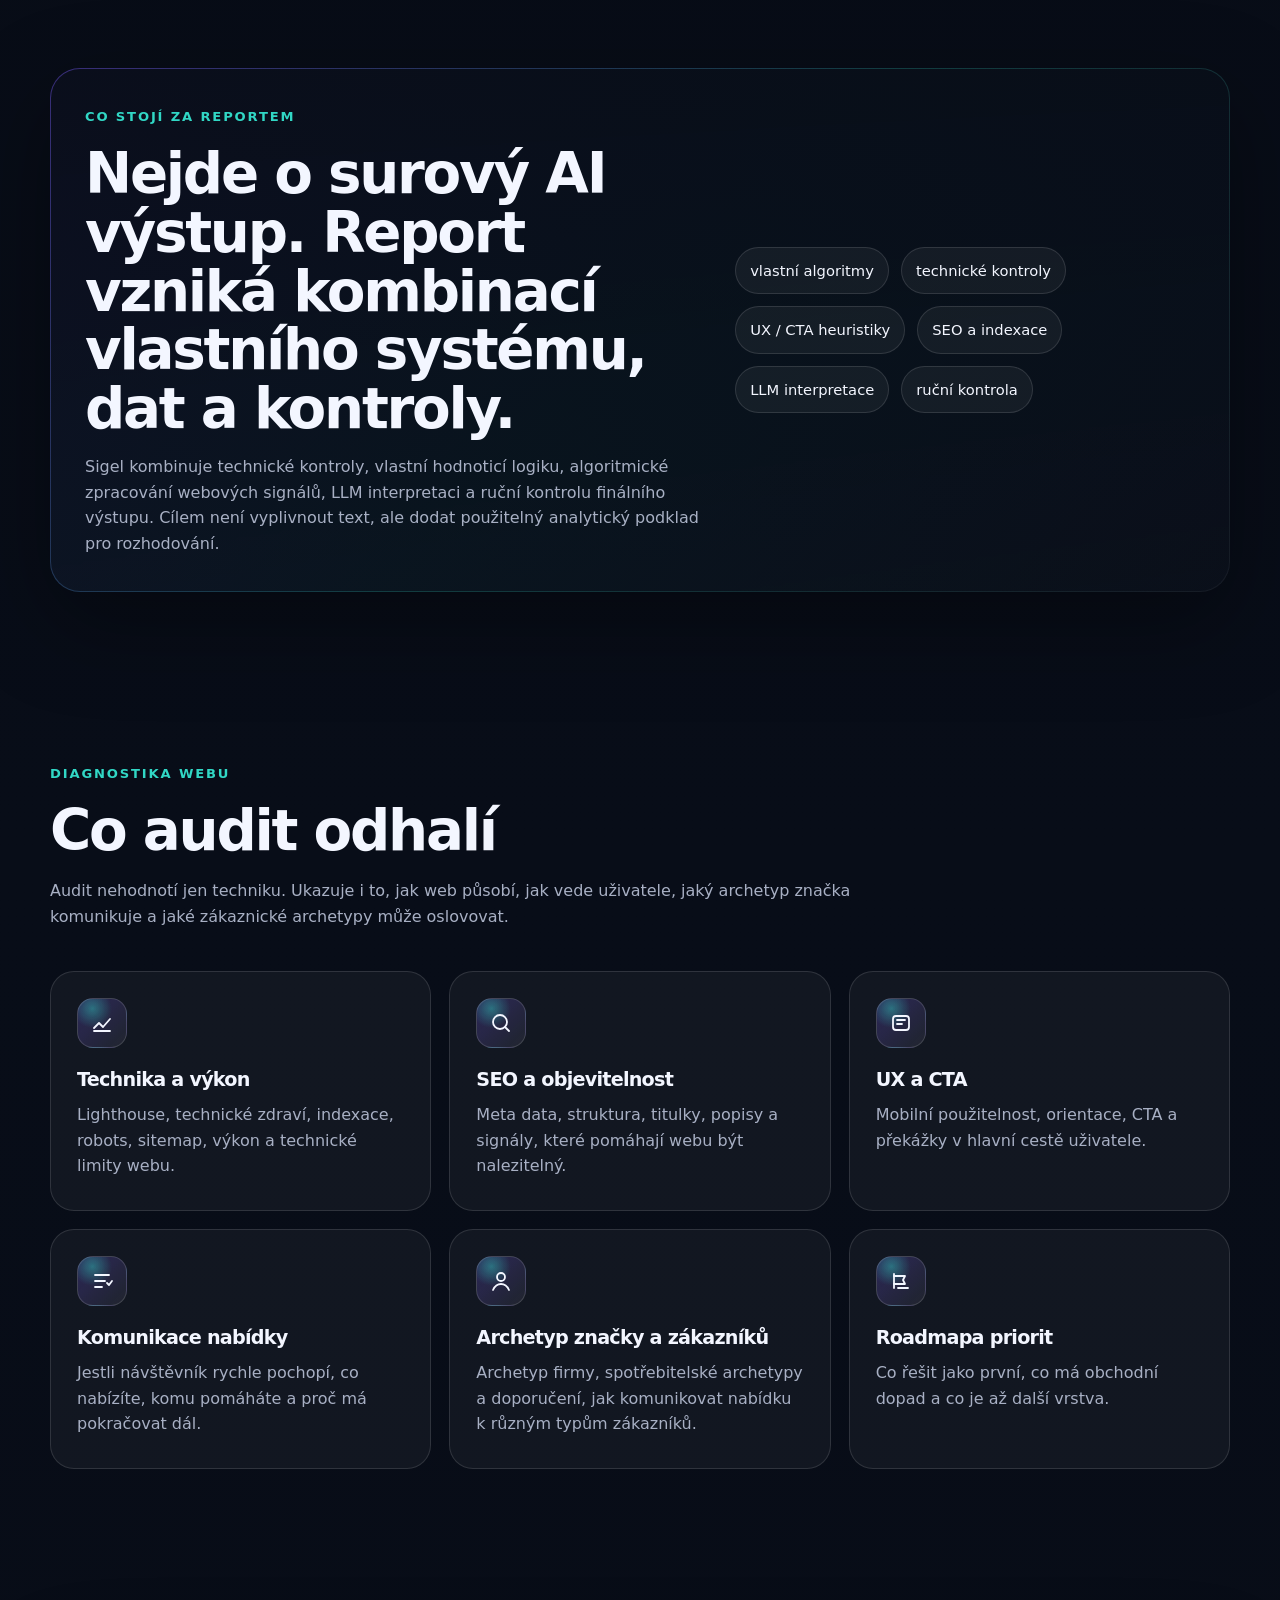
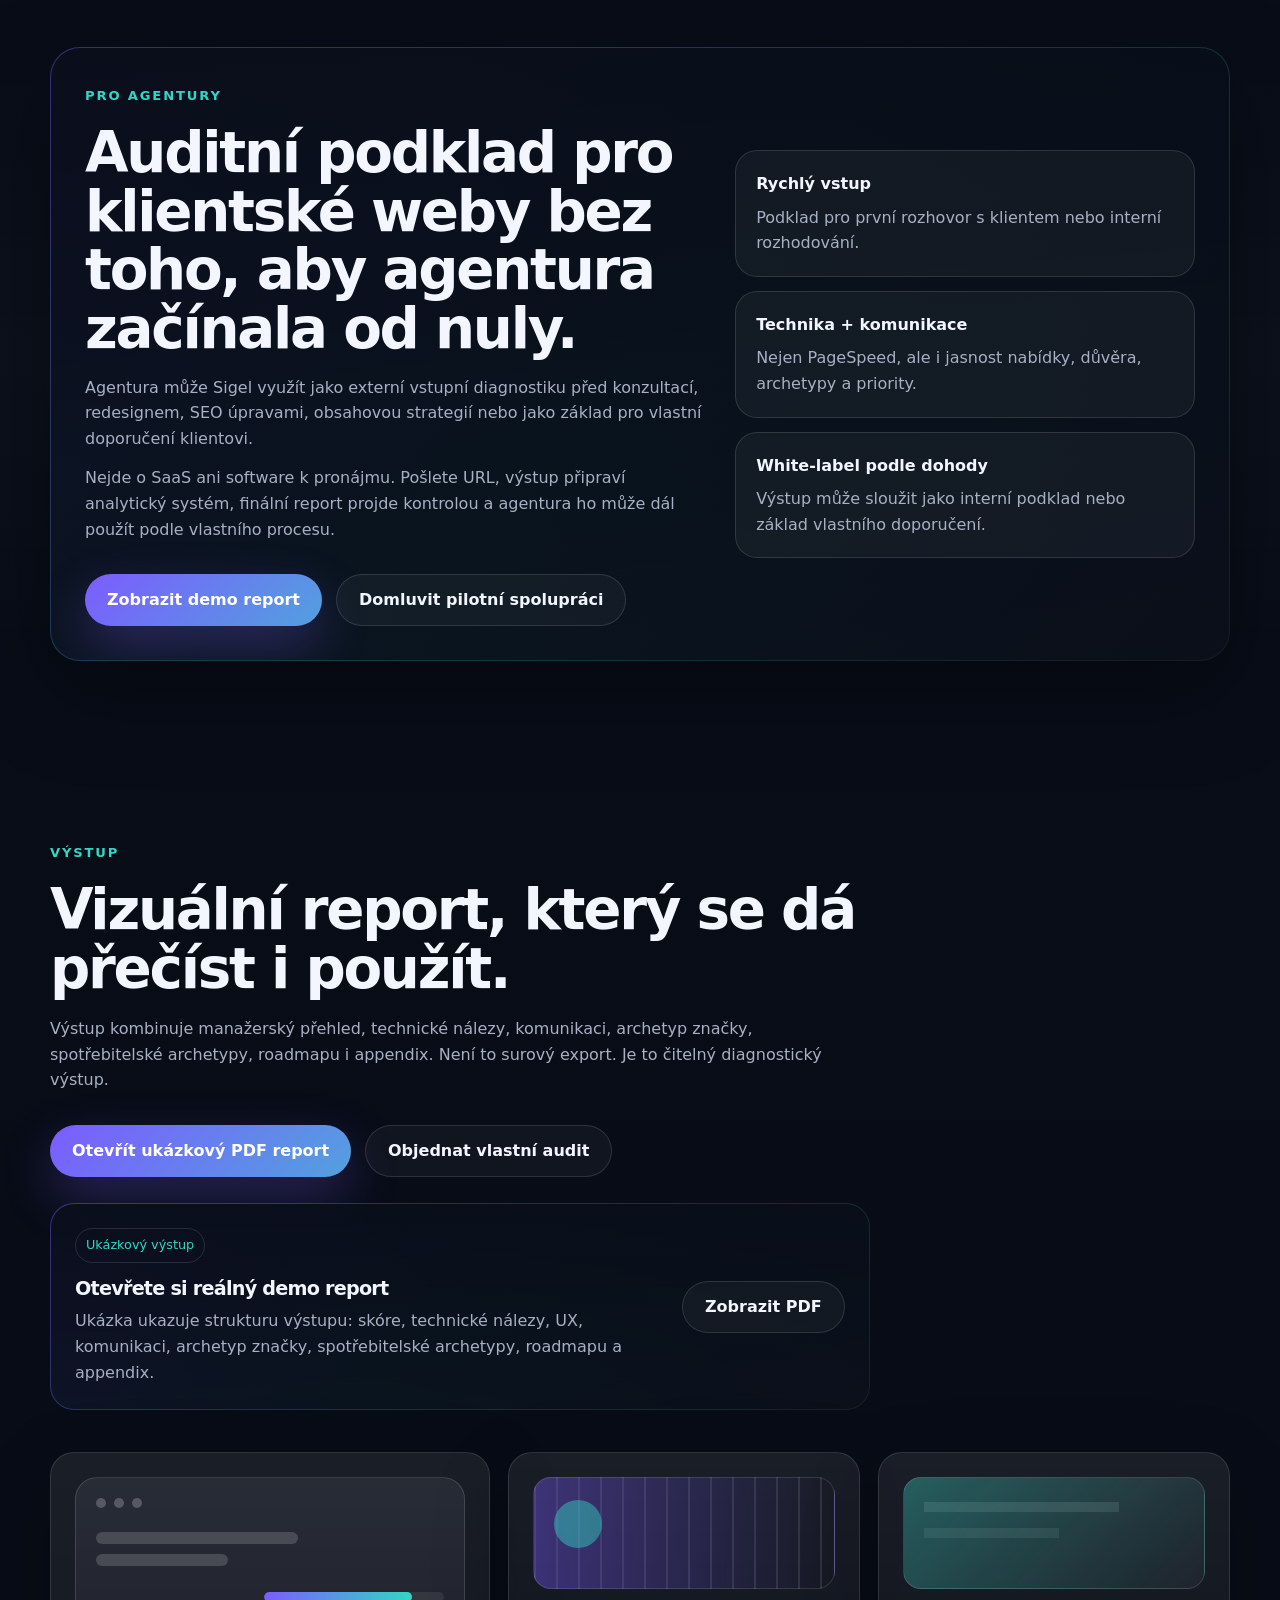
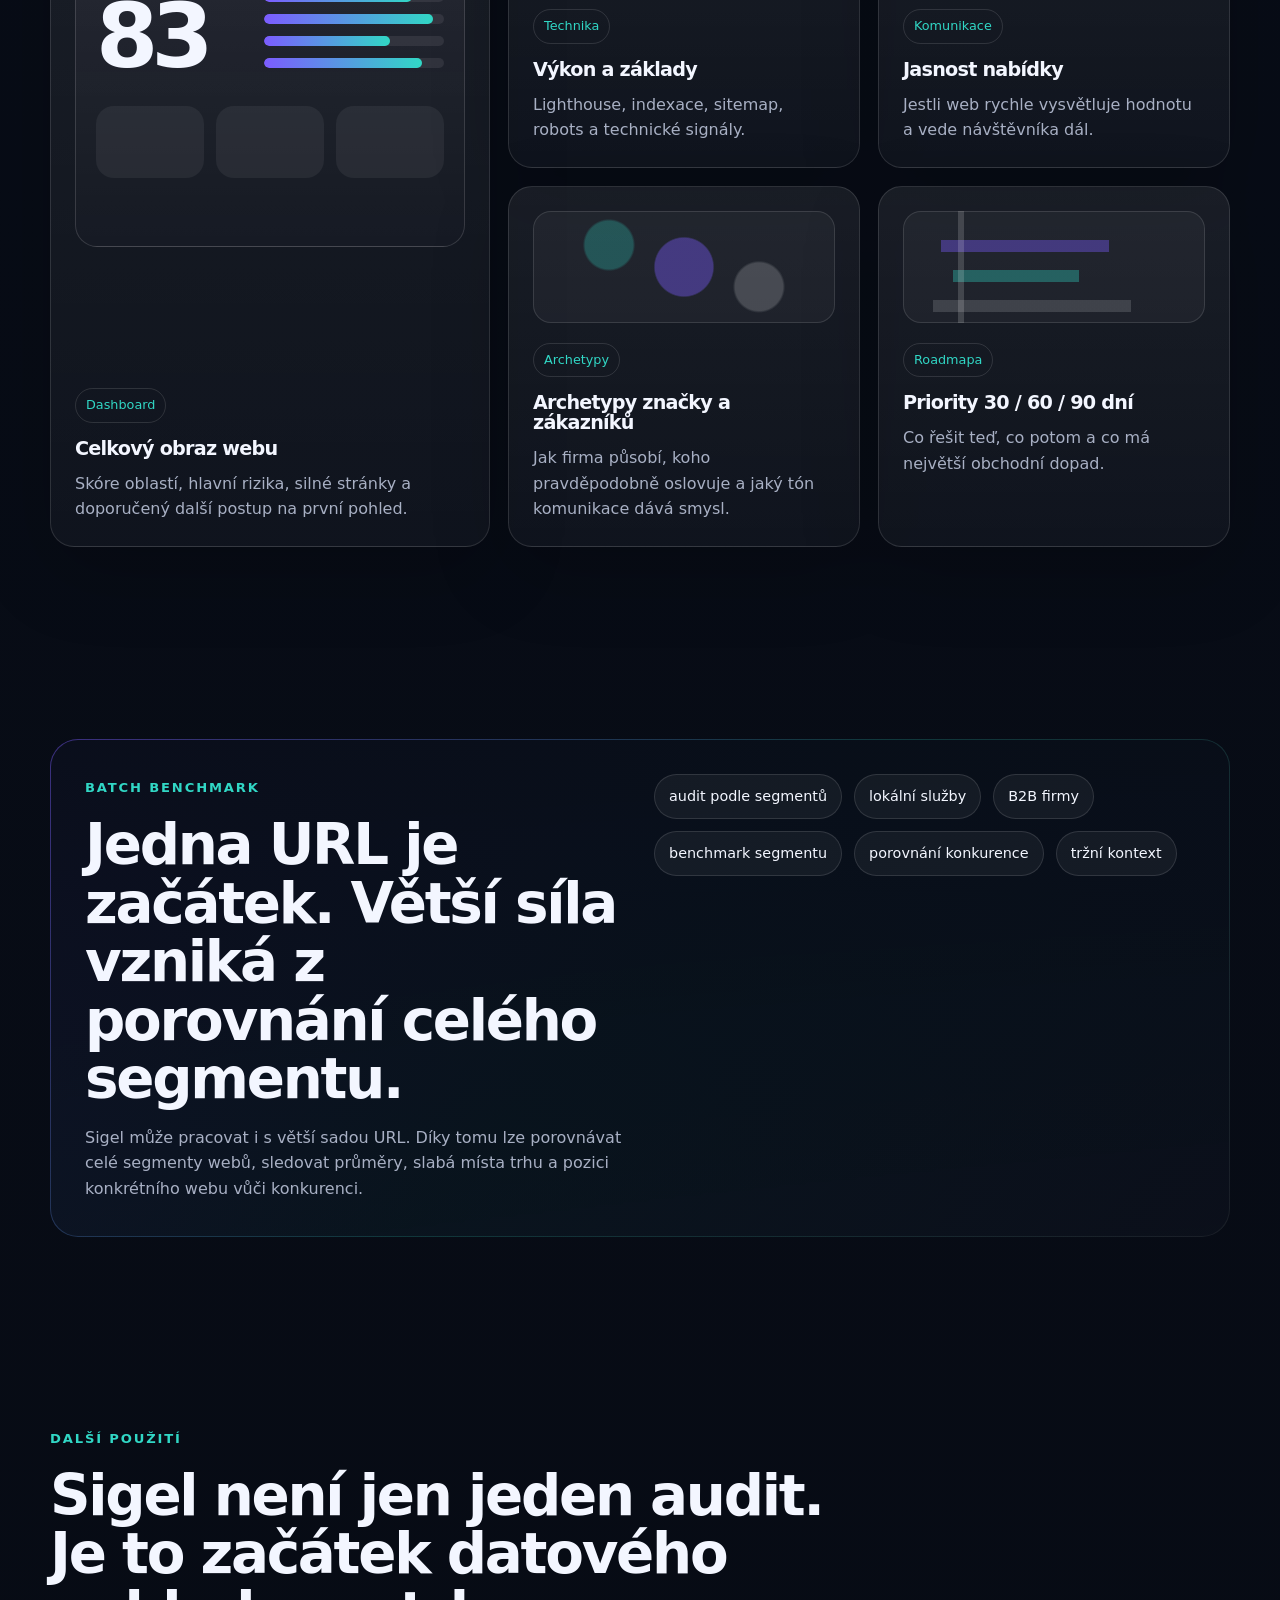
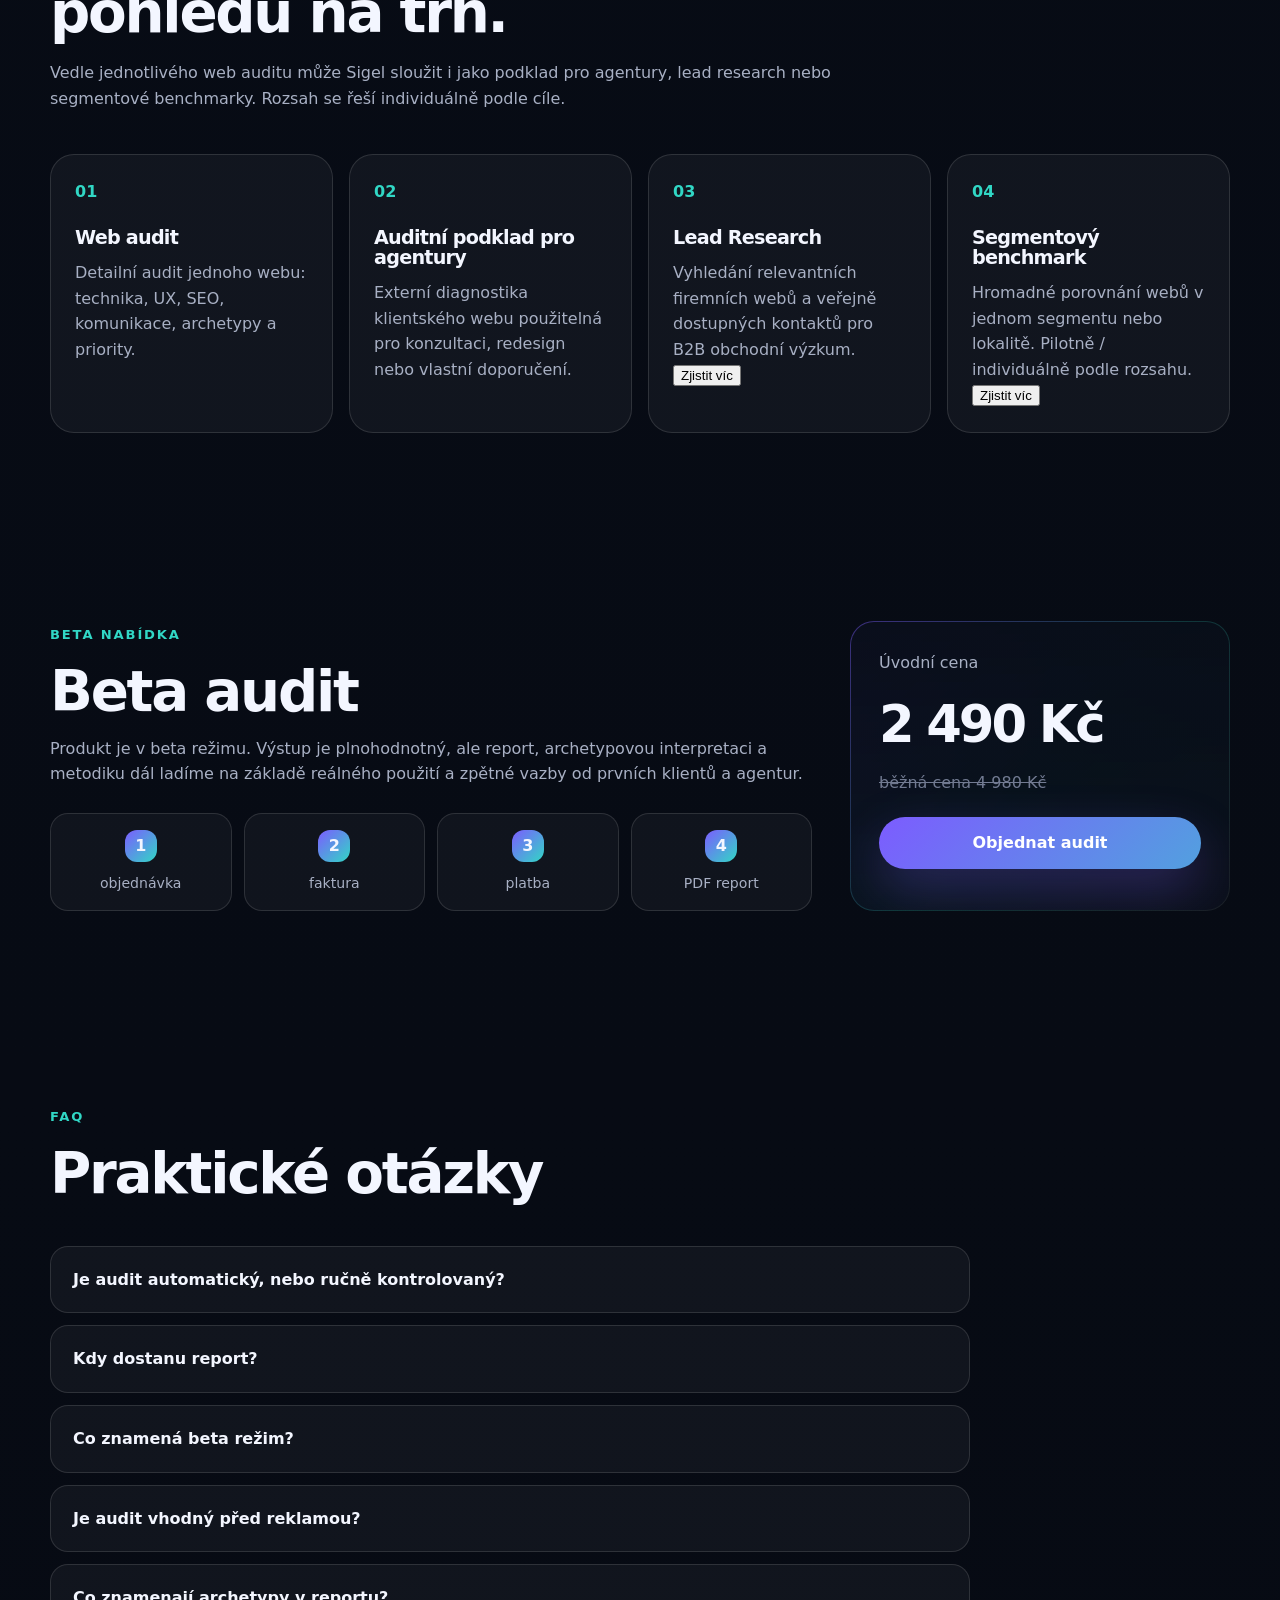
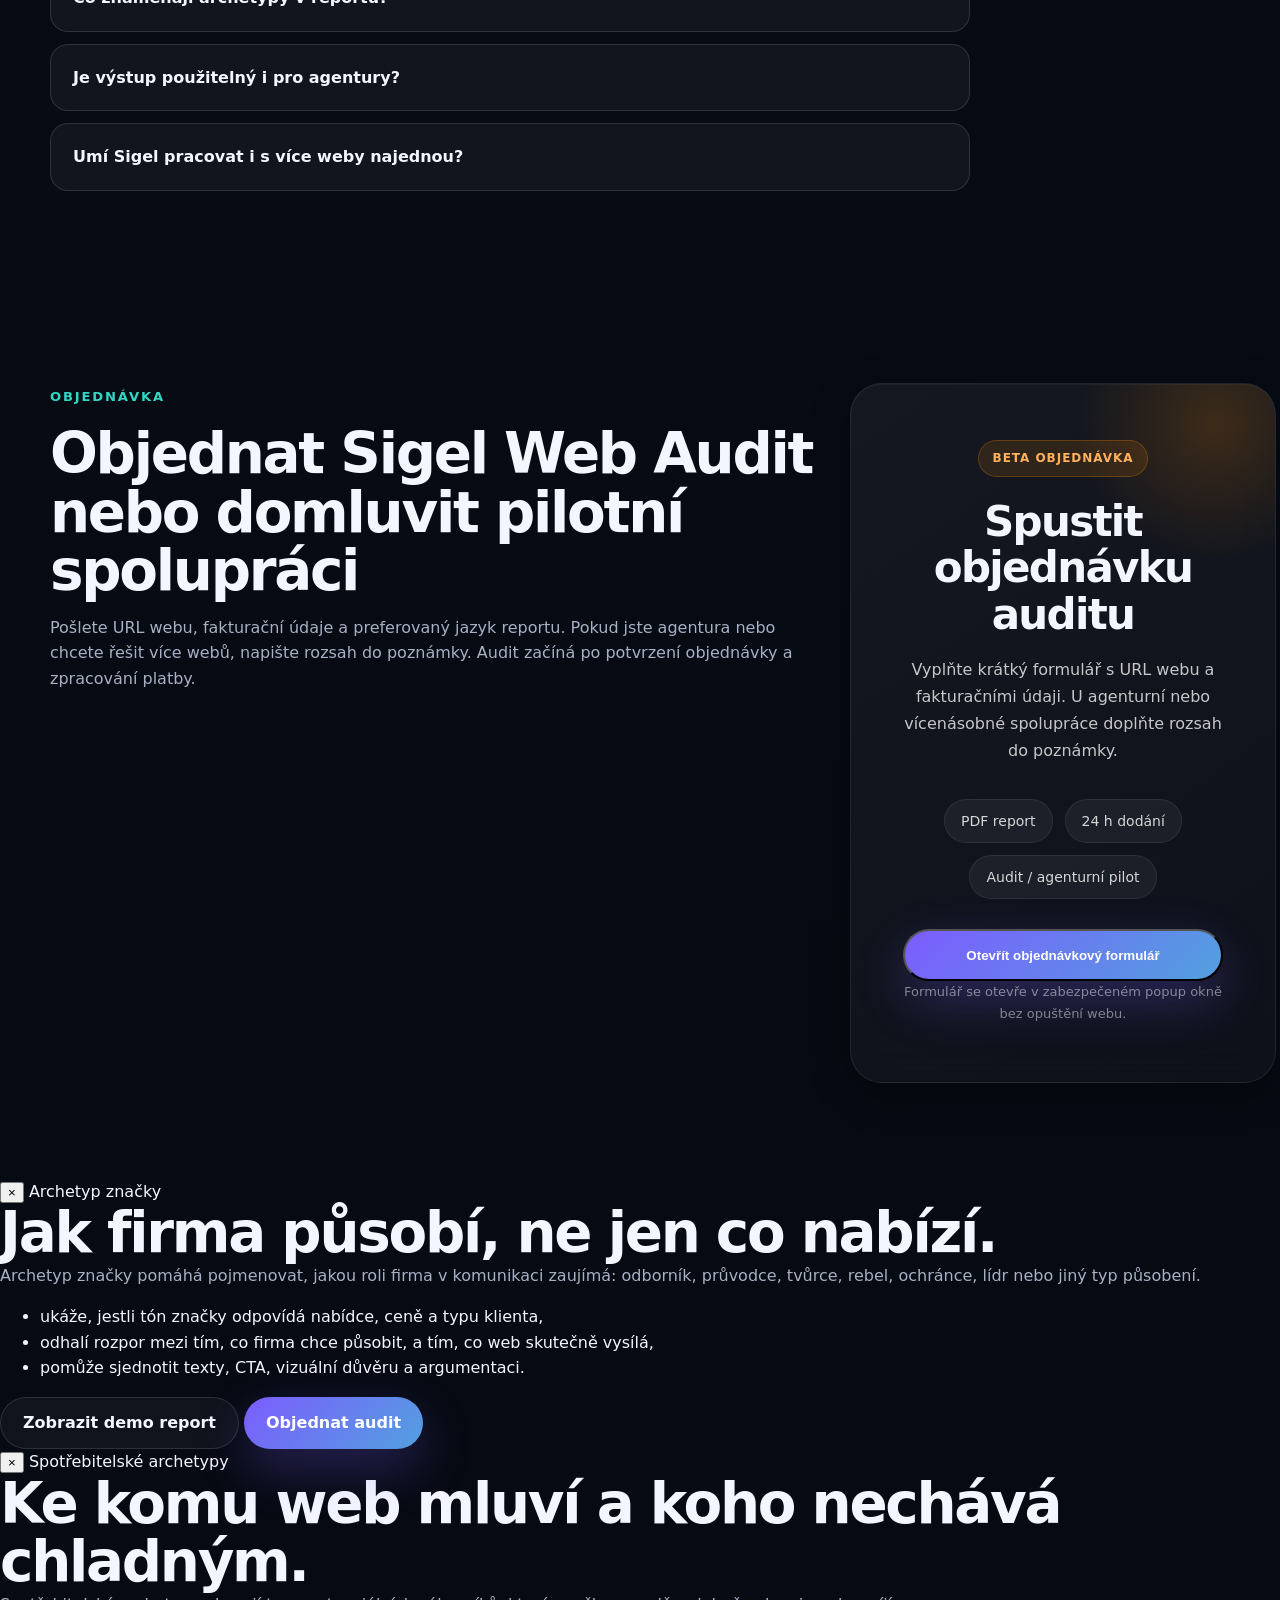
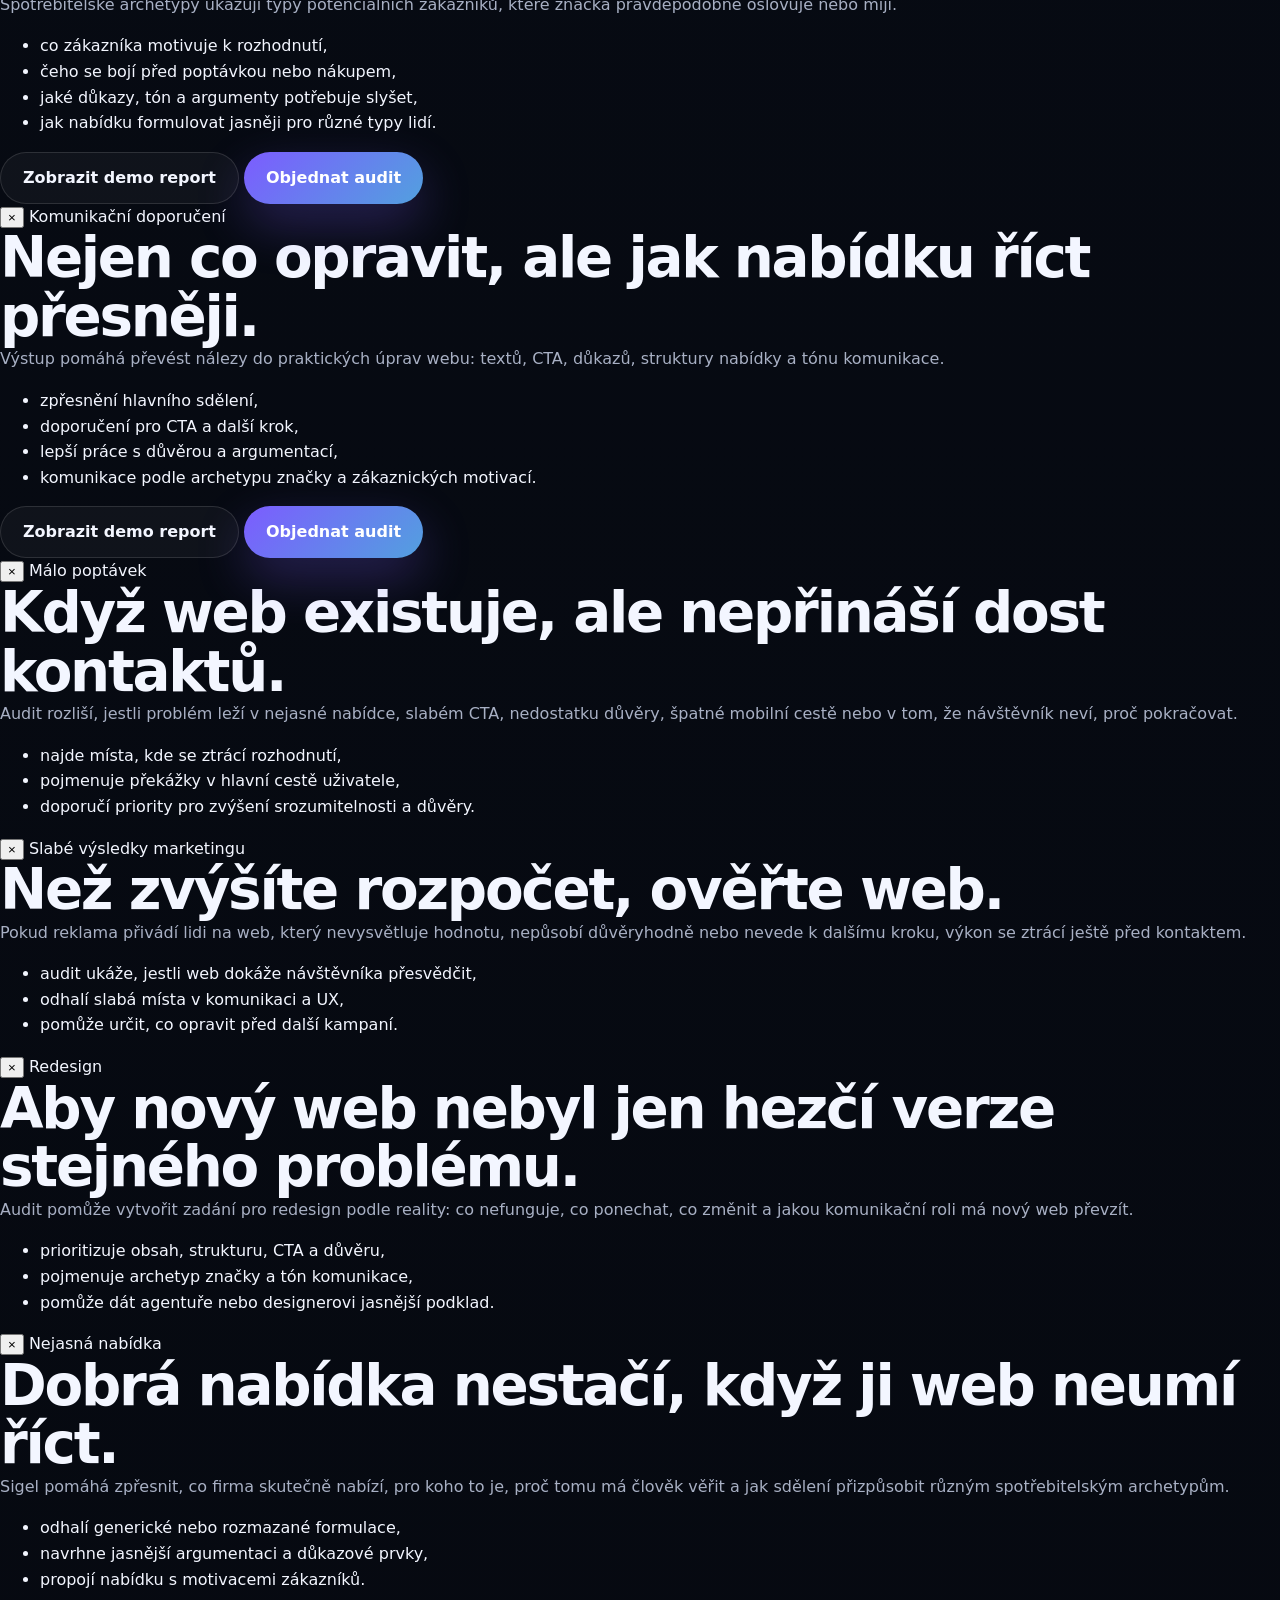
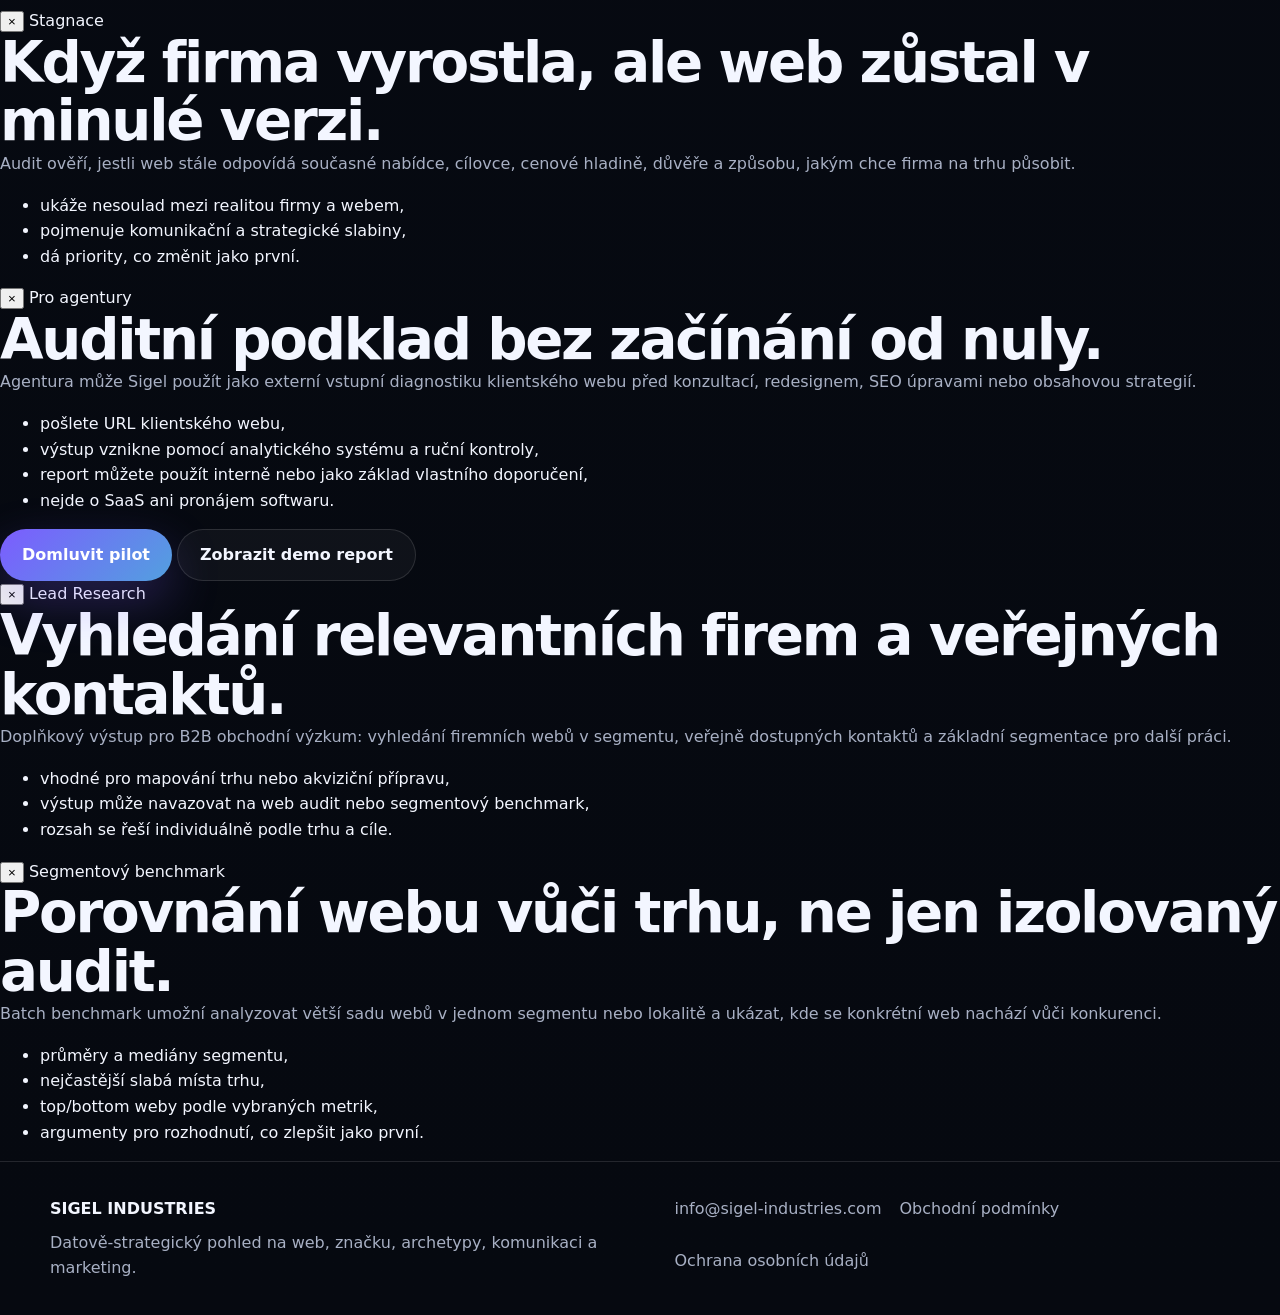
==== commit 4f220c85: "Update index.html dhgjn" ====
--- a/index.html
+++ b/index.html
@@ -49,6 +49,7 @@
 
       <nav class="nav" aria-label="Hlavní navigace">
         <a href="#archetypy">Archetypy</a>
+        <a href="#reseni">Řešení</a>
         <a href="#audit">Audit</a>
         <a href="#agentury">Pro agentury</a>
         <a href="#report">Report</a>
@@ -211,6 +212,7 @@
               Jak firma působí, jakou roli v komunikaci zaujímá a jestli tón značky odpovídá tomu,
               co skutečně nabízí.
             </p>
+            <button class="text-link modal-open" type="button" data-modal="modal-brand-archetype">Zjistit víc</button>
           </article>
 
           <article class="core-card interactive-card tilt-card">
@@ -220,6 +222,7 @@
               Jaké typy potenciálních zákazníků může značka oslovovat, co je motivuje, čeho se bojí
               a co potřebují slyšet, aby nabídce věřili.
             </p>
+            <button class="text-link modal-open" type="button" data-modal="modal-customer-archetypes">Zjistit víc</button>
           </article>
 
           <article class="core-card interactive-card tilt-card">
@@ -229,6 +232,66 @@
               Jak upravit texty, CTA, argumentaci a důkazové prvky tak, aby web nemluvil obecně,
               ale přesněji k lidem, kteří mají největší šanci poptat službu nebo nakoupit.
             </p>
+            <button class="text-link modal-open" type="button" data-modal="modal-communication-playbook">Zjistit víc</button>
+          </article>
+        </div>
+      </div>
+    </section>
+
+
+    <section id="reseni" class="section solution-section">
+      <div class="container">
+        <div class="section-heading reveal">
+          <p class="eyebrow">Co SIGEL pomůže vyřešit</p>
+          <h2>Neprodáváme další report do složky „někdy“. Cílem je zjistit, proč web nepřináší výsledek.</h2>
+          <p>
+            Firmy většinou necítí problém jako „potřebuji audit“. Cítí, že web nepřináší poptávky,
+            marketing nemá výkon, nabídka není jasná nebo redesign nemá pevné zadání. Sigel tyto situace
+            rozloží na konkrétní vrstvy: techniku, UX, důvěru, komunikaci, archetyp značky a zákaznické motivace.
+          </p>
+        </div>
+
+        <div class="solution-grid reveal">
+          <article class="solution-card interactive-card tilt-card">
+            <span class="solution-label">01</span>
+            <h3>Málo poptávek z webu</h3>
+            <p>Audit ukáže, kde se ztrácí jasnost nabídky, důvěra, CTA nebo hlavní cesta návštěvníka.</p>
+            <button class="btn-mini modal-open" type="button" data-modal="modal-low-leads">Co to řeší</button>
+          </article>
+
+          <article class="solution-card interactive-card tilt-card">
+            <span class="solution-label">02</span>
+            <h3>Marketing běží, ale výsledky jsou slabé</h3>
+            <p>Než zvyšovat rozpočet, dává smysl zjistit, jestli web dokáže návštěvníka vůbec přesvědčit.</p>
+            <button class="btn-mini modal-open" type="button" data-modal="modal-weak-marketing">Co to řeší</button>
+          </article>
+
+          <article class="solution-card interactive-card tilt-card">
+            <span class="solution-label">03</span>
+            <h3>Redesign bez jasného zadání</h3>
+            <p>Audit pomůže určit, co má nový web zlepšit: nejen vzhled, ale strukturu, důvěru a komunikaci.</p>
+            <button class="btn-mini modal-open" type="button" data-modal="modal-redesign">Co to řeší</button>
+          </article>
+
+          <article class="solution-card interactive-card tilt-card">
+            <span class="solution-label">04</span>
+            <h3>Nabídka je dobrá, ale lidé ji nechápou</h3>
+            <p>Sigel zpřesní, jak firma působí, koho oslovuje a jak nabídku formulovat k různým archetypům zákazníků.</p>
+            <button class="btn-mini modal-open" type="button" data-modal="modal-unclear-offer">Co to řeší</button>
+          </article>
+
+          <article class="solution-card interactive-card tilt-card">
+            <span class="solution-label">05</span>
+            <h3>Biznis stagnuje nebo ztrácí tah</h3>
+            <p>Audit ověří, jestli web stále odpovídá tomu, co firma nabízí, komu prodává a jak chce působit.</p>
+            <button class="btn-mini modal-open" type="button" data-modal="modal-stagnation">Co to řeší</button>
+          </article>
+
+          <article class="solution-card interactive-card tilt-card">
+            <span class="solution-label">06</span>
+            <h3>Agentura potřebuje rychlý podklad</h3>
+            <p>Externí diagnostika pomůže nezačínat od nuly před konzultací, redesignem, SEO nebo obsahovou strategií.</p>
+            <button class="btn-mini modal-open" type="button" data-modal="modal-agency-detail">Jak to funguje</button>
           </article>
         </div>
       </div>
@@ -575,12 +638,14 @@
             <span>03</span>
             <h3>Lead Research</h3>
             <p>Vyhledání relevantních firemních webů a veřejně dostupných kontaktů pro B2B obchodní výzkum.</p>
+            <button class="text-link modal-open" type="button" data-modal="modal-lead-research">Zjistit víc</button>
           </article>
 
           <article class="service-card interactive-card tilt-card">
             <span>04</span>
             <h3>Segmentový benchmark</h3>
             <p>Hromadné porovnání webů v jednom segmentu nebo lokalitě. Pilotně / individuálně podle rozsahu.</p>
+            <button class="text-link modal-open" type="button" data-modal="modal-batch-benchmark">Zjistit víc</button>
           </article>
         </div>
       </div>
@@ -718,6 +783,163 @@
       </div>
     </section>
   </main>
+
+  <div class="modal-layer" id="sigel-modal-layer" aria-hidden="true">
+    <div class="modal-backdrop" data-modal-close></div>
+
+    <section class="sigel-modal" id="modal-brand-archetype" role="dialog" aria-modal="true" aria-labelledby="modal-brand-archetype-title">
+      <button class="modal-close" type="button" data-modal-close aria-label="Zavřít okno">×</button>
+      <span class="modal-kicker">Archetyp značky</span>
+      <h2 id="modal-brand-archetype-title">Jak firma působí, ne jen co nabízí.</h2>
+      <p>Archetyp značky pomáhá pojmenovat, jakou roli firma v komunikaci zaujímá: odborník, průvodce, tvůrce, rebel, ochránce, lídr nebo jiný typ působení.</p>
+      <ul>
+        <li>ukáže, jestli tón značky odpovídá nabídce, ceně a typu klienta,</li>
+        <li>odhalí rozpor mezi tím, co firma chce působit, a tím, co web skutečně vysílá,</li>
+        <li>pomůže sjednotit texty, CTA, vizuální důvěru a argumentaci.</li>
+      </ul>
+      <div class="modal-actions">
+        <a href="docs/demo-report.pdf" class="btn btn-secondary" target="_blank" rel="noopener">Zobrazit demo report</a>
+        <a href="#order" class="btn btn-primary btn-shine" data-modal-close>Objednat audit</a>
+      </div>
+    </section>
+
+    <section class="sigel-modal" id="modal-customer-archetypes" role="dialog" aria-modal="true" aria-labelledby="modal-customer-archetypes-title">
+      <button class="modal-close" type="button" data-modal-close aria-label="Zavřít okno">×</button>
+      <span class="modal-kicker">Spotřebitelské archetypy</span>
+      <h2 id="modal-customer-archetypes-title">Ke komu web mluví a koho nechává chladným.</h2>
+      <p>Spotřebitelské archetypy ukazují typy potenciálních zákazníků, které značka pravděpodobně oslovuje nebo míjí.</p>
+      <ul>
+        <li>co zákazníka motivuje k rozhodnutí,</li>
+        <li>čeho se bojí před poptávkou nebo nákupem,</li>
+        <li>jaké důkazy, tón a argumenty potřebuje slyšet,</li>
+        <li>jak nabídku formulovat jasněji pro různé typy lidí.</li>
+      </ul>
+      <div class="modal-actions">
+        <a href="docs/demo-report.pdf" class="btn btn-secondary" target="_blank" rel="noopener">Zobrazit demo report</a>
+        <a href="#order" class="btn btn-primary btn-shine" data-modal-close>Objednat audit</a>
+      </div>
+    </section>
+
+    <section class="sigel-modal" id="modal-communication-playbook" role="dialog" aria-modal="true" aria-labelledby="modal-communication-playbook-title">
+      <button class="modal-close" type="button" data-modal-close aria-label="Zavřít okno">×</button>
+      <span class="modal-kicker">Komunikační doporučení</span>
+      <h2 id="modal-communication-playbook-title">Nejen co opravit, ale jak nabídku říct přesněji.</h2>
+      <p>Výstup pomáhá převést nálezy do praktických úprav webu: textů, CTA, důkazů, struktury nabídky a tónu komunikace.</p>
+      <ul>
+        <li>zpřesnění hlavního sdělení,</li>
+        <li>doporučení pro CTA a další krok,</li>
+        <li>lepší práce s důvěrou a argumentací,</li>
+        <li>komunikace podle archetypu značky a zákaznických motivací.</li>
+      </ul>
+      <div class="modal-actions">
+        <a href="docs/demo-report.pdf" class="btn btn-secondary" target="_blank" rel="noopener">Zobrazit demo report</a>
+        <a href="#order" class="btn btn-primary btn-shine" data-modal-close>Objednat audit</a>
+      </div>
+    </section>
+
+    <section class="sigel-modal" id="modal-low-leads" role="dialog" aria-modal="true" aria-labelledby="modal-low-leads-title">
+      <button class="modal-close" type="button" data-modal-close aria-label="Zavřít okno">×</button>
+      <span class="modal-kicker">Málo poptávek</span>
+      <h2 id="modal-low-leads-title">Když web existuje, ale nepřináší dost kontaktů.</h2>
+      <p>Audit rozliší, jestli problém leží v nejasné nabídce, slabém CTA, nedostatku důvěry, špatné mobilní cestě nebo v tom, že návštěvník neví, proč pokračovat.</p>
+      <ul>
+        <li>najde místa, kde se ztrácí rozhodnutí,</li>
+        <li>pojmenuje překážky v hlavní cestě uživatele,</li>
+        <li>doporučí priority pro zvýšení srozumitelnosti a důvěry.</li>
+      </ul>
+    </section>
+
+    <section class="sigel-modal" id="modal-weak-marketing" role="dialog" aria-modal="true" aria-labelledby="modal-weak-marketing-title">
+      <button class="modal-close" type="button" data-modal-close aria-label="Zavřít okno">×</button>
+      <span class="modal-kicker">Slabé výsledky marketingu</span>
+      <h2 id="modal-weak-marketing-title">Než zvýšíte rozpočet, ověřte web.</h2>
+      <p>Pokud reklama přivádí lidi na web, který nevysvětluje hodnotu, nepůsobí důvěryhodně nebo nevede k dalšímu kroku, výkon se ztrácí ještě před kontaktem.</p>
+      <ul>
+        <li>audit ukáže, jestli web dokáže návštěvníka přesvědčit,</li>
+        <li>odhalí slabá místa v komunikaci a UX,</li>
+        <li>pomůže určit, co opravit před další kampaní.</li>
+      </ul>
+    </section>
+
+    <section class="sigel-modal" id="modal-redesign" role="dialog" aria-modal="true" aria-labelledby="modal-redesign-title">
+      <button class="modal-close" type="button" data-modal-close aria-label="Zavřít okno">×</button>
+      <span class="modal-kicker">Redesign</span>
+      <h2 id="modal-redesign-title">Aby nový web nebyl jen hezčí verze stejného problému.</h2>
+      <p>Audit pomůže vytvořit zadání pro redesign podle reality: co nefunguje, co ponechat, co změnit a jakou komunikační roli má nový web převzít.</p>
+      <ul>
+        <li>prioritizuje obsah, strukturu, CTA a důvěru,</li>
+        <li>pojmenuje archetyp značky a tón komunikace,</li>
+        <li>pomůže dát agentuře nebo designerovi jasnější podklad.</li>
+      </ul>
+    </section>
+
+    <section class="sigel-modal" id="modal-unclear-offer" role="dialog" aria-modal="true" aria-labelledby="modal-unclear-offer-title">
+      <button class="modal-close" type="button" data-modal-close aria-label="Zavřít okno">×</button>
+      <span class="modal-kicker">Nejasná nabídka</span>
+      <h2 id="modal-unclear-offer-title">Dobrá nabídka nestačí, když ji web neumí říct.</h2>
+      <p>Sigel pomáhá zpřesnit, co firma skutečně nabízí, pro koho to je, proč tomu má člověk věřit a jak sdělení přizpůsobit různým spotřebitelským archetypům.</p>
+      <ul>
+        <li>odhalí generické nebo rozmazané formulace,</li>
+        <li>navrhne jasnější argumentaci a důkazové prvky,</li>
+        <li>propojí nabídku s motivacemi zákazníků.</li>
+      </ul>
+    </section>
+
+    <section class="sigel-modal" id="modal-stagnation" role="dialog" aria-modal="true" aria-labelledby="modal-stagnation-title">
+      <button class="modal-close" type="button" data-modal-close aria-label="Zavřít okno">×</button>
+      <span class="modal-kicker">Stagnace</span>
+      <h2 id="modal-stagnation-title">Když firma vyrostla, ale web zůstal v minulé verzi.</h2>
+      <p>Audit ověří, jestli web stále odpovídá současné nabídce, cílovce, cenové hladině, důvěře a způsobu, jakým chce firma na trhu působit.</p>
+      <ul>
+        <li>ukáže nesoulad mezi realitou firmy a webem,</li>
+        <li>pojmenuje komunikační a strategické slabiny,</li>
+        <li>dá priority, co změnit jako první.</li>
+      </ul>
+    </section>
+
+    <section class="sigel-modal" id="modal-agency-detail" role="dialog" aria-modal="true" aria-labelledby="modal-agency-detail-title">
+      <button class="modal-close" type="button" data-modal-close aria-label="Zavřít okno">×</button>
+      <span class="modal-kicker">Pro agentury</span>
+      <h2 id="modal-agency-detail-title">Auditní podklad bez začínání od nuly.</h2>
+      <p>Agentura může Sigel použít jako externí vstupní diagnostiku klientského webu před konzultací, redesignem, SEO úpravami nebo obsahovou strategií.</p>
+      <ul>
+        <li>pošlete URL klientského webu,</li>
+        <li>výstup vznikne pomocí analytického systému a ruční kontroly,</li>
+        <li>report můžete použít interně nebo jako základ vlastního doporučení,</li>
+        <li>nejde o SaaS ani pronájem softwaru.</li>
+      </ul>
+      <div class="modal-actions">
+        <a href="mailto:info@sigel-industries.com" class="btn btn-primary btn-shine">Domluvit pilot</a>
+        <a href="docs/demo-report.pdf" class="btn btn-secondary" target="_blank" rel="noopener">Zobrazit demo report</a>
+      </div>
+    </section>
+
+    <section class="sigel-modal" id="modal-lead-research" role="dialog" aria-modal="true" aria-labelledby="modal-lead-research-title">
+      <button class="modal-close" type="button" data-modal-close aria-label="Zavřít okno">×</button>
+      <span class="modal-kicker">Lead Research</span>
+      <h2 id="modal-lead-research-title">Vyhledání relevantních firem a veřejných kontaktů.</h2>
+      <p>Doplňkový výstup pro B2B obchodní výzkum: vyhledání firemních webů v segmentu, veřejně dostupných kontaktů a základní segmentace pro další práci.</p>
+      <ul>
+        <li>vhodné pro mapování trhu nebo akviziční přípravu,</li>
+        <li>výstup může navazovat na web audit nebo segmentový benchmark,</li>
+        <li>rozsah se řeší individuálně podle trhu a cíle.</li>
+      </ul>
+    </section>
+
+    <section class="sigel-modal" id="modal-batch-benchmark" role="dialog" aria-modal="true" aria-labelledby="modal-batch-benchmark-title">
+      <button class="modal-close" type="button" data-modal-close aria-label="Zavřít okno">×</button>
+      <span class="modal-kicker">Segmentový benchmark</span>
+      <h2 id="modal-batch-benchmark-title">Porovnání webu vůči trhu, ne jen izolovaný audit.</h2>
+      <p>Batch benchmark umožní analyzovat větší sadu webů v jednom segmentu nebo lokalitě a ukázat, kde se konkrétní web nachází vůči konkurenci.</p>
+      <ul>
+        <li>průměry a mediány segmentu,</li>
+        <li>nejčastější slabá místa trhu,</li>
+        <li>top/bottom weby podle vybraných metrik,</li>
+        <li>argumenty pro rozhodnutí, co zlepšit jako první.</li>
+      </ul>
+    </section>
+  </div>
+
  <footer class="site-footer">
     <div class="container footer-inner">
       <div>
@@ -739,6 +961,55 @@
   </a>
 
   <script src="script.js"></script>
+
+  <script>
+    (function () {
+      const layer = document.getElementById('sigel-modal-layer');
+      if (!layer) return;
+
+      const body = document.body;
+      let activeModal = null;
+      let lastTrigger = null;
+
+      function openModal(id, trigger) {
+        const modal = document.getElementById(id);
+        if (!modal) return;
+        lastTrigger = trigger || null;
+        activeModal = modal;
+        layer.classList.add('is-open');
+        layer.setAttribute('aria-hidden', 'false');
+        document.querySelectorAll('.sigel-modal').forEach(item => item.classList.remove('is-open'));
+        modal.classList.add('is-open');
+        body.classList.add('modal-opened');
+        const close = modal.querySelector('[data-modal-close]');
+        if (close) close.focus({ preventScroll: true });
+      }
+
+      function closeModal() {
+        if (!activeModal) return;
+        activeModal.classList.remove('is-open');
+        activeModal = null;
+        layer.classList.remove('is-open');
+        layer.setAttribute('aria-hidden', 'true');
+        body.classList.remove('modal-opened');
+        if (lastTrigger) lastTrigger.focus({ preventScroll: true });
+      }
+
+      document.querySelectorAll('[data-modal]').forEach(trigger => {
+        trigger.addEventListener('click', function () {
+          openModal(this.getAttribute('data-modal'), this);
+        });
+      });
+
+      layer.querySelectorAll('[data-modal-close]').forEach(item => {
+        item.addEventListener('click', closeModal);
+      });
+
+      document.addEventListener('keydown', function (event) {
+        if (event.key === 'Escape' && layer.classList.contains('is-open')) closeModal();
+      });
+    })();
+  </script>
   <script async src="https://tally.so/widgets/embed.js"></script>
 </body>
 </html>
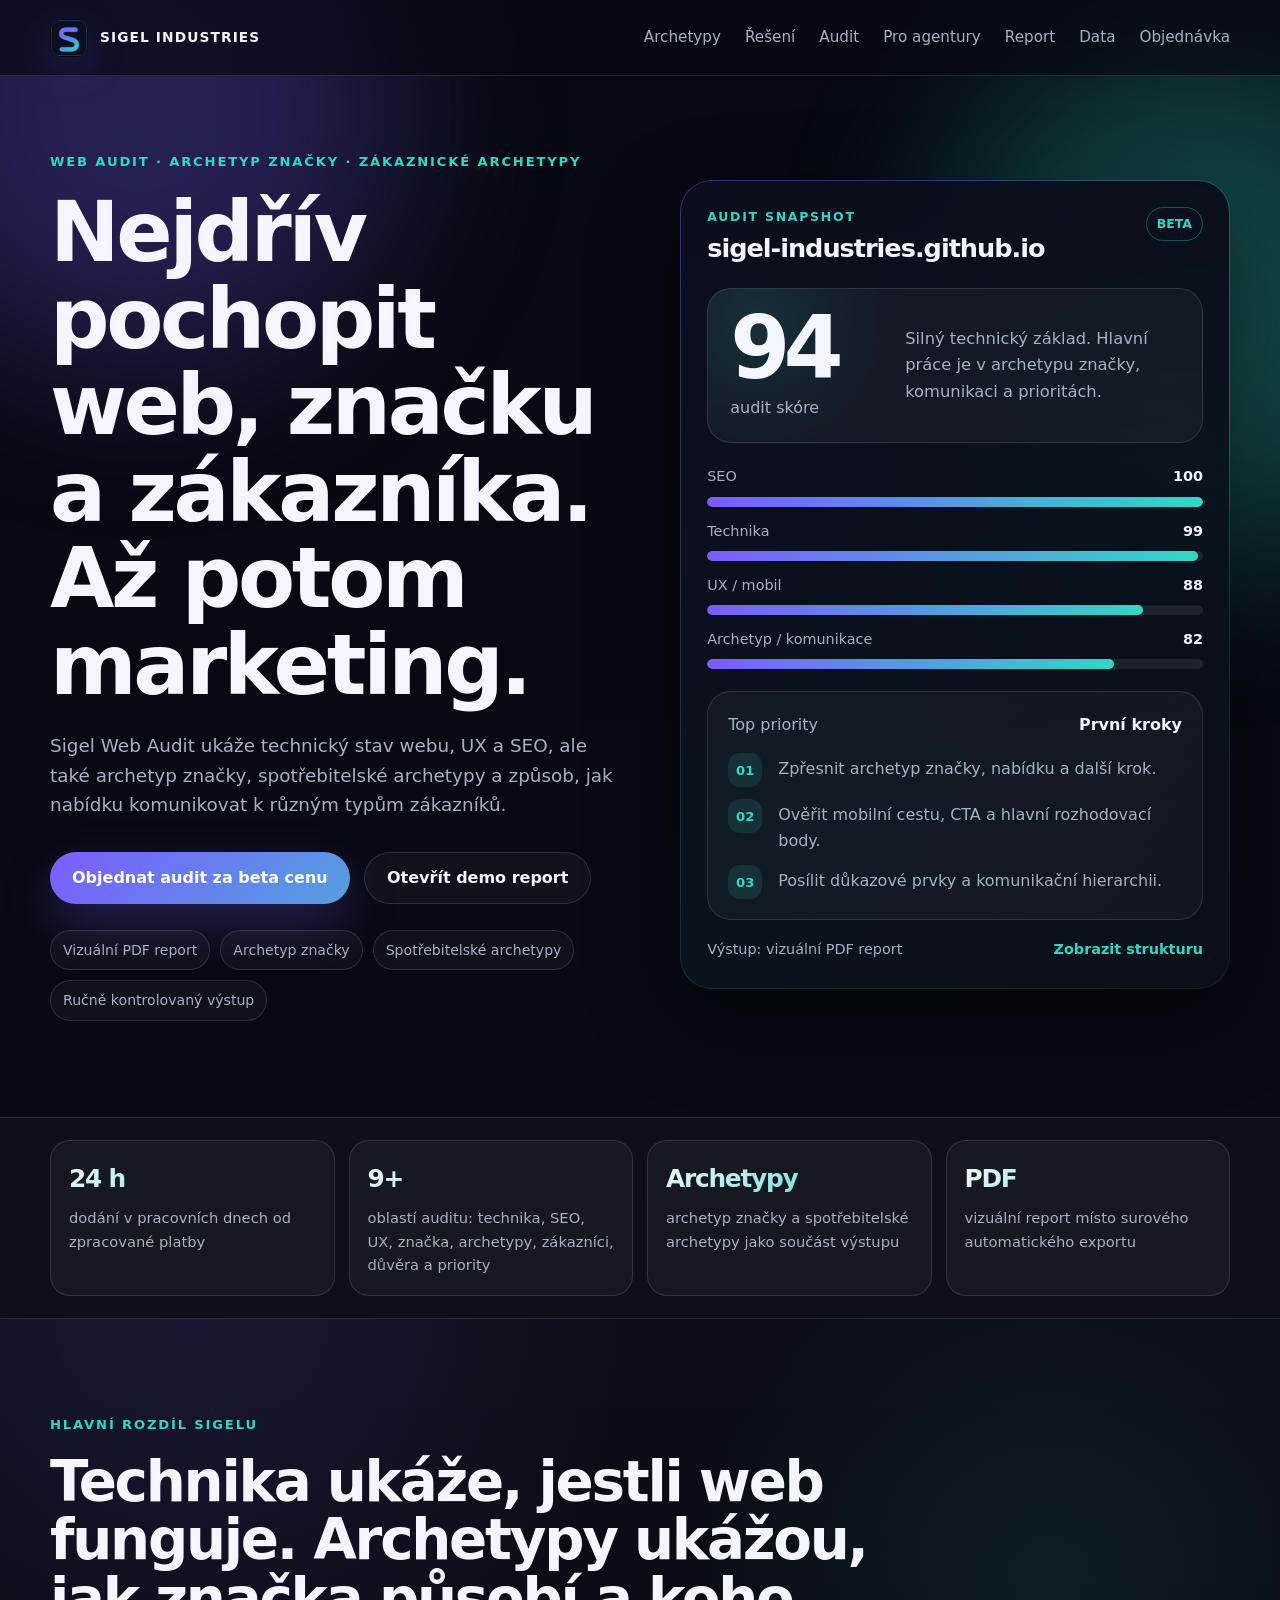
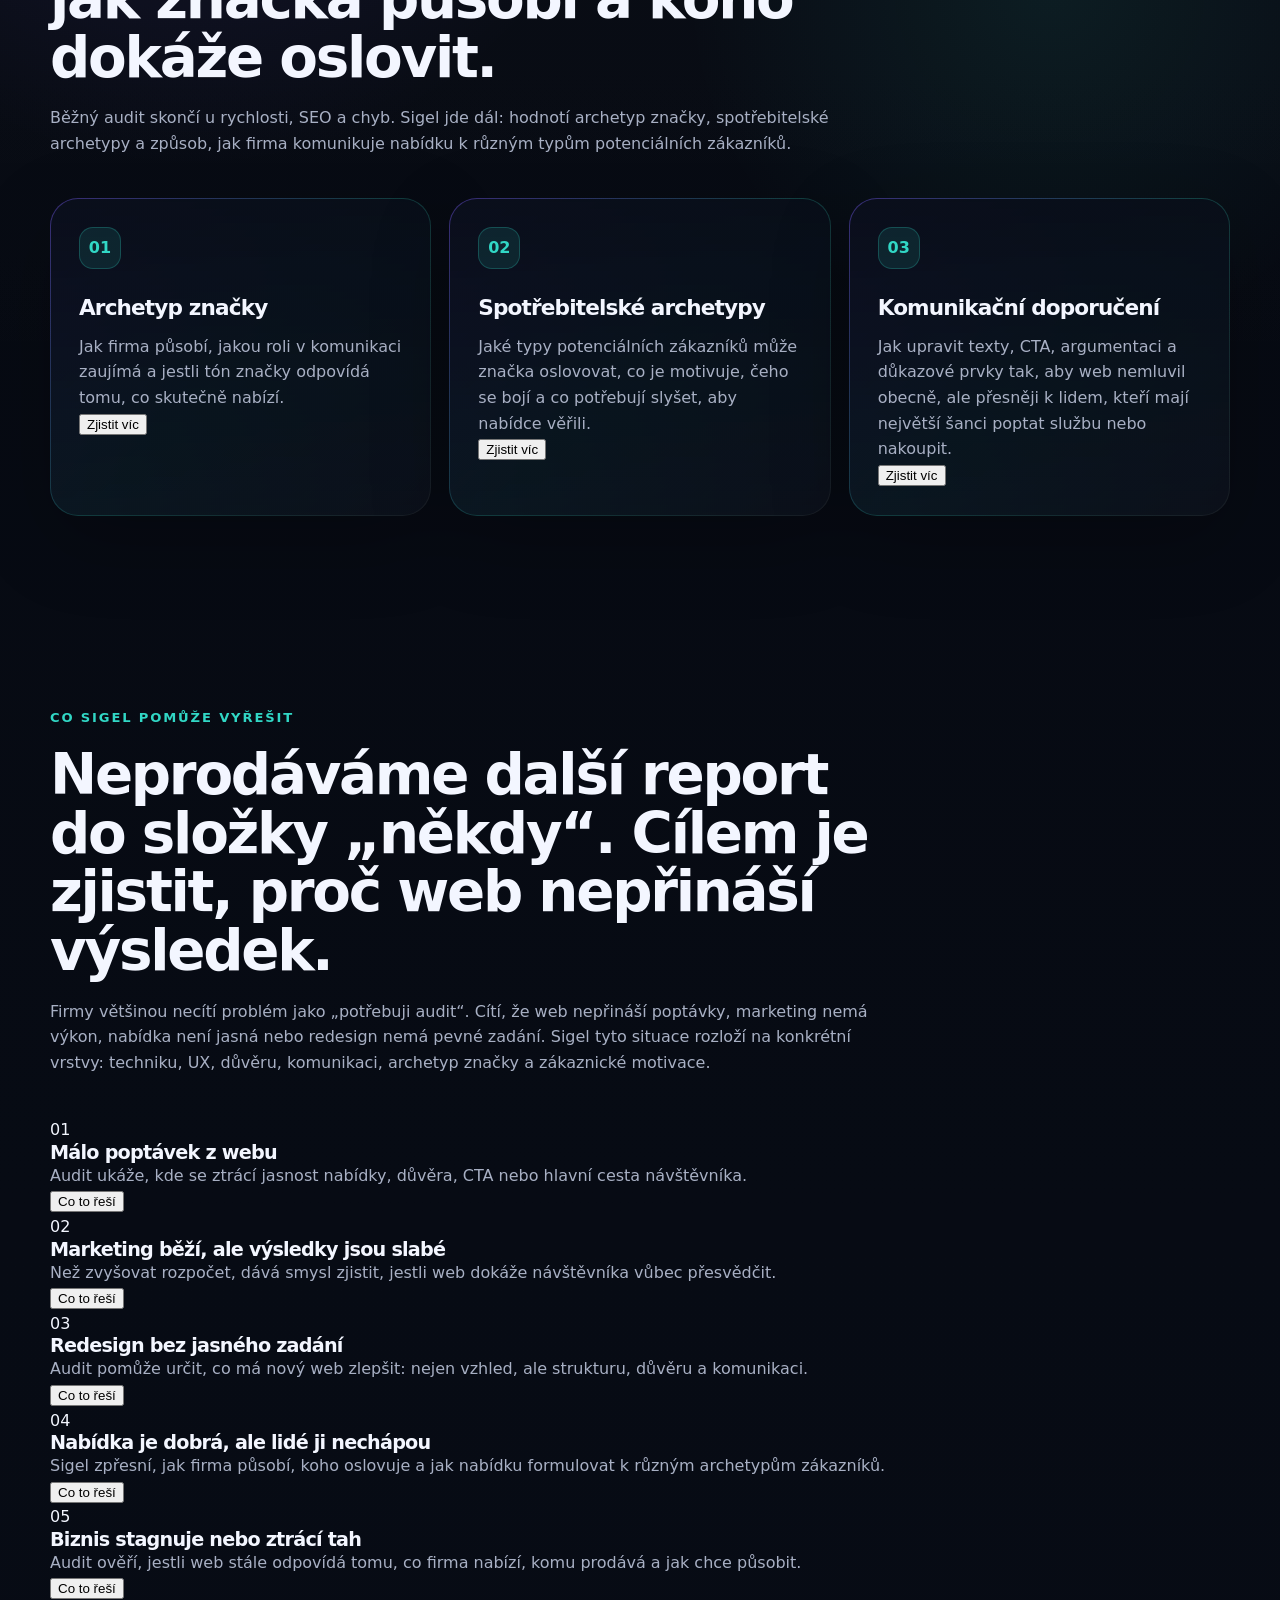
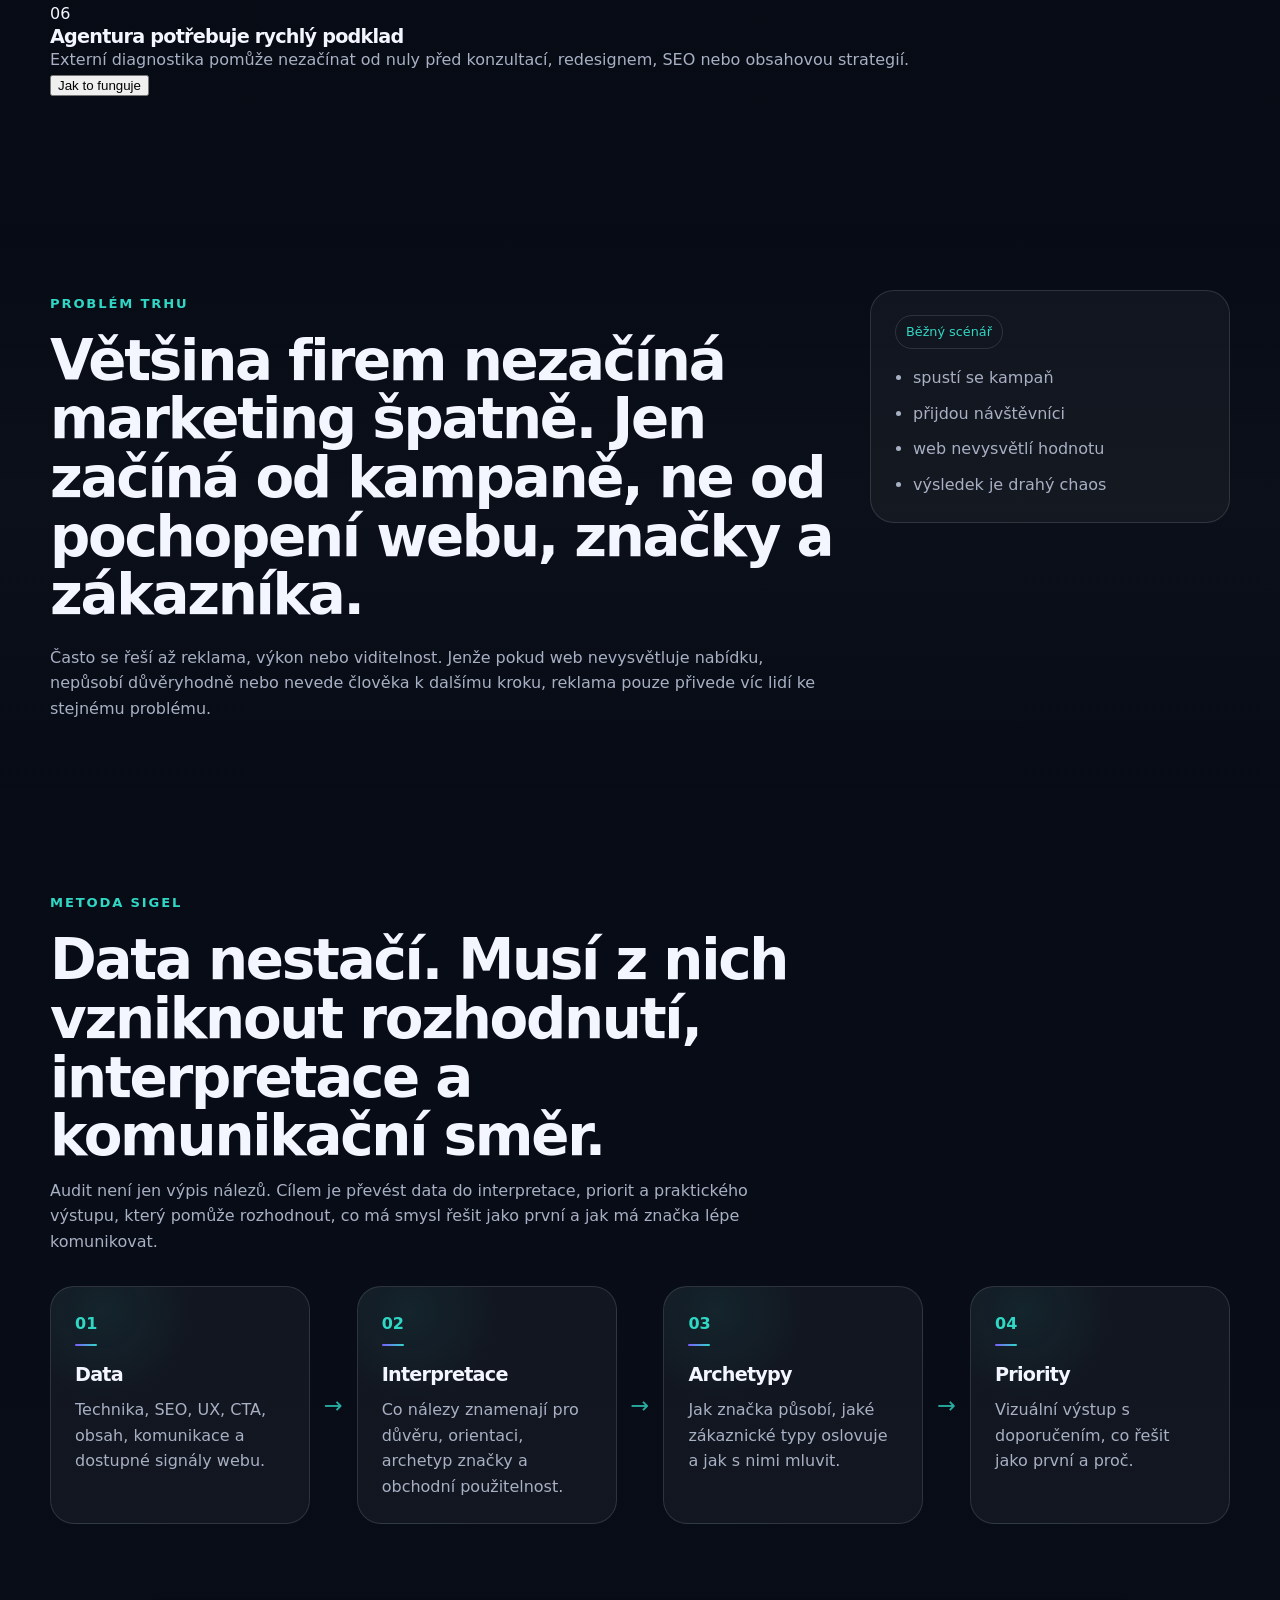
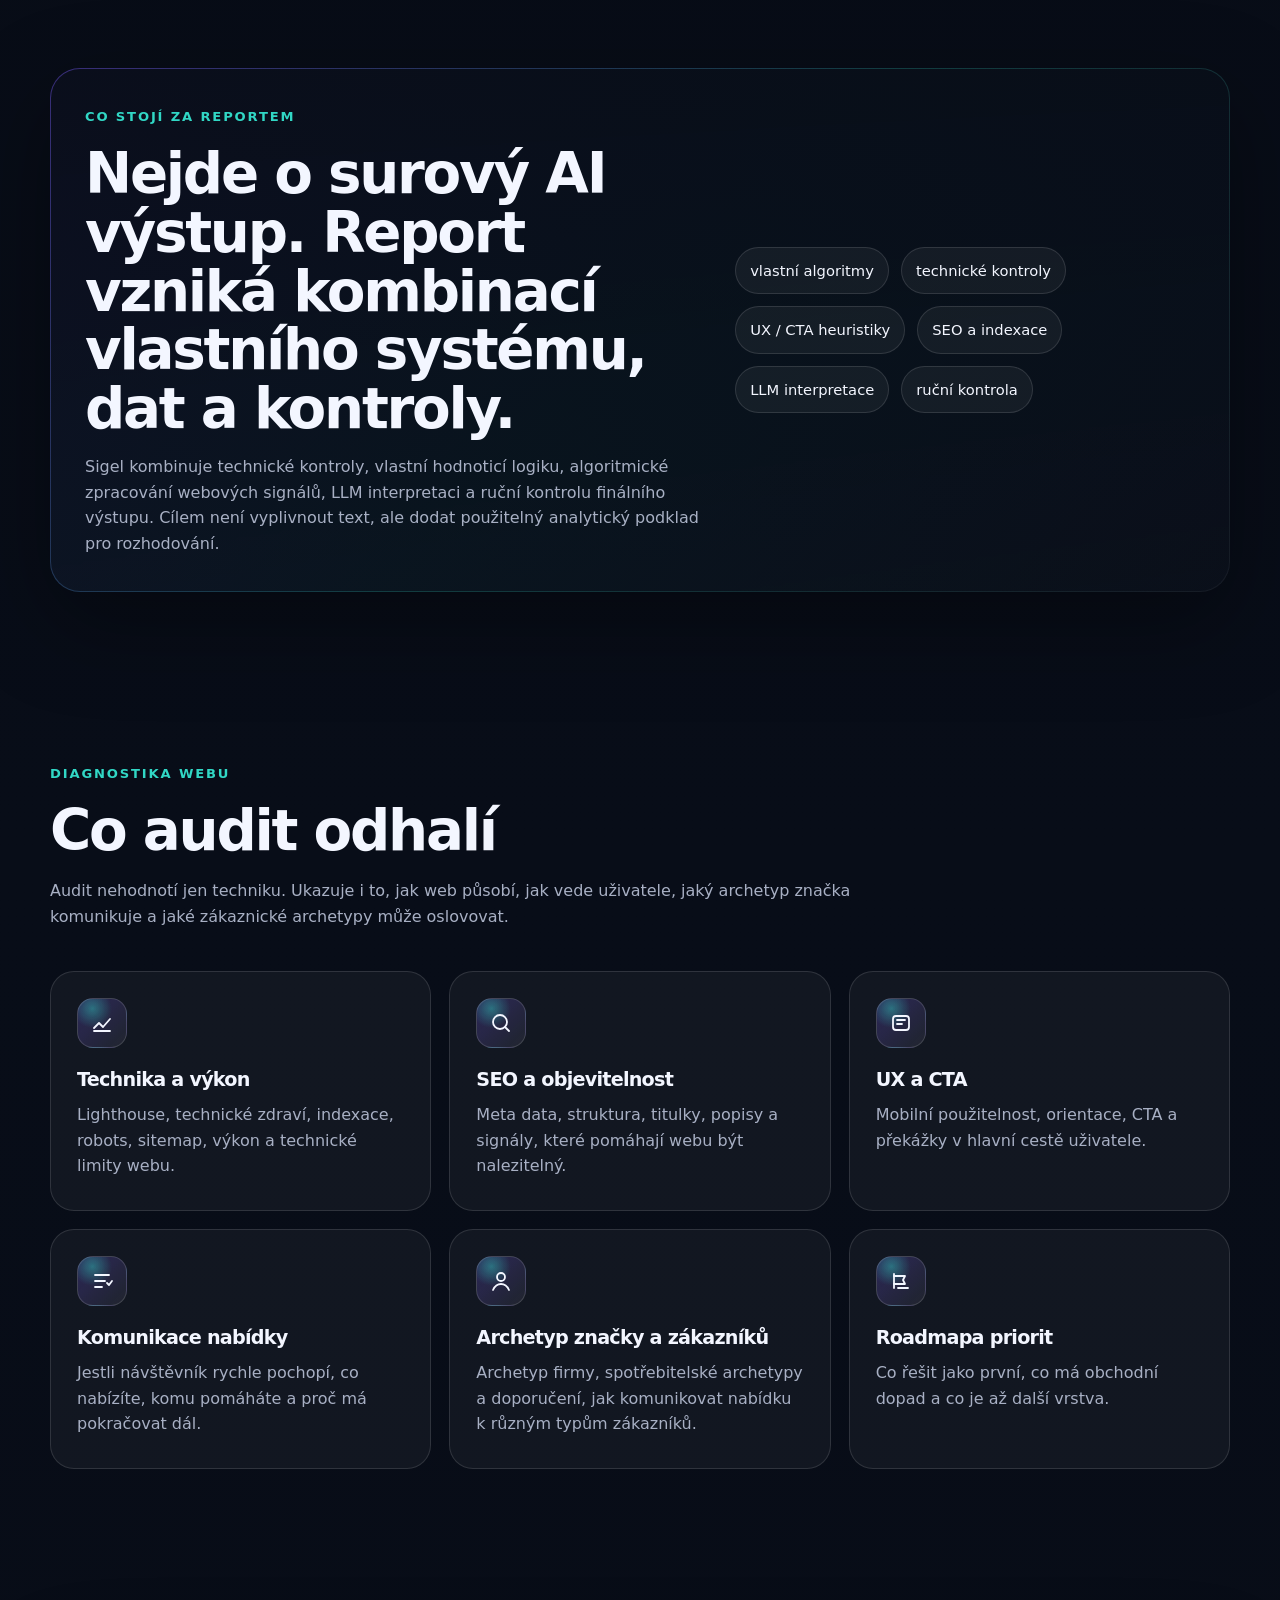
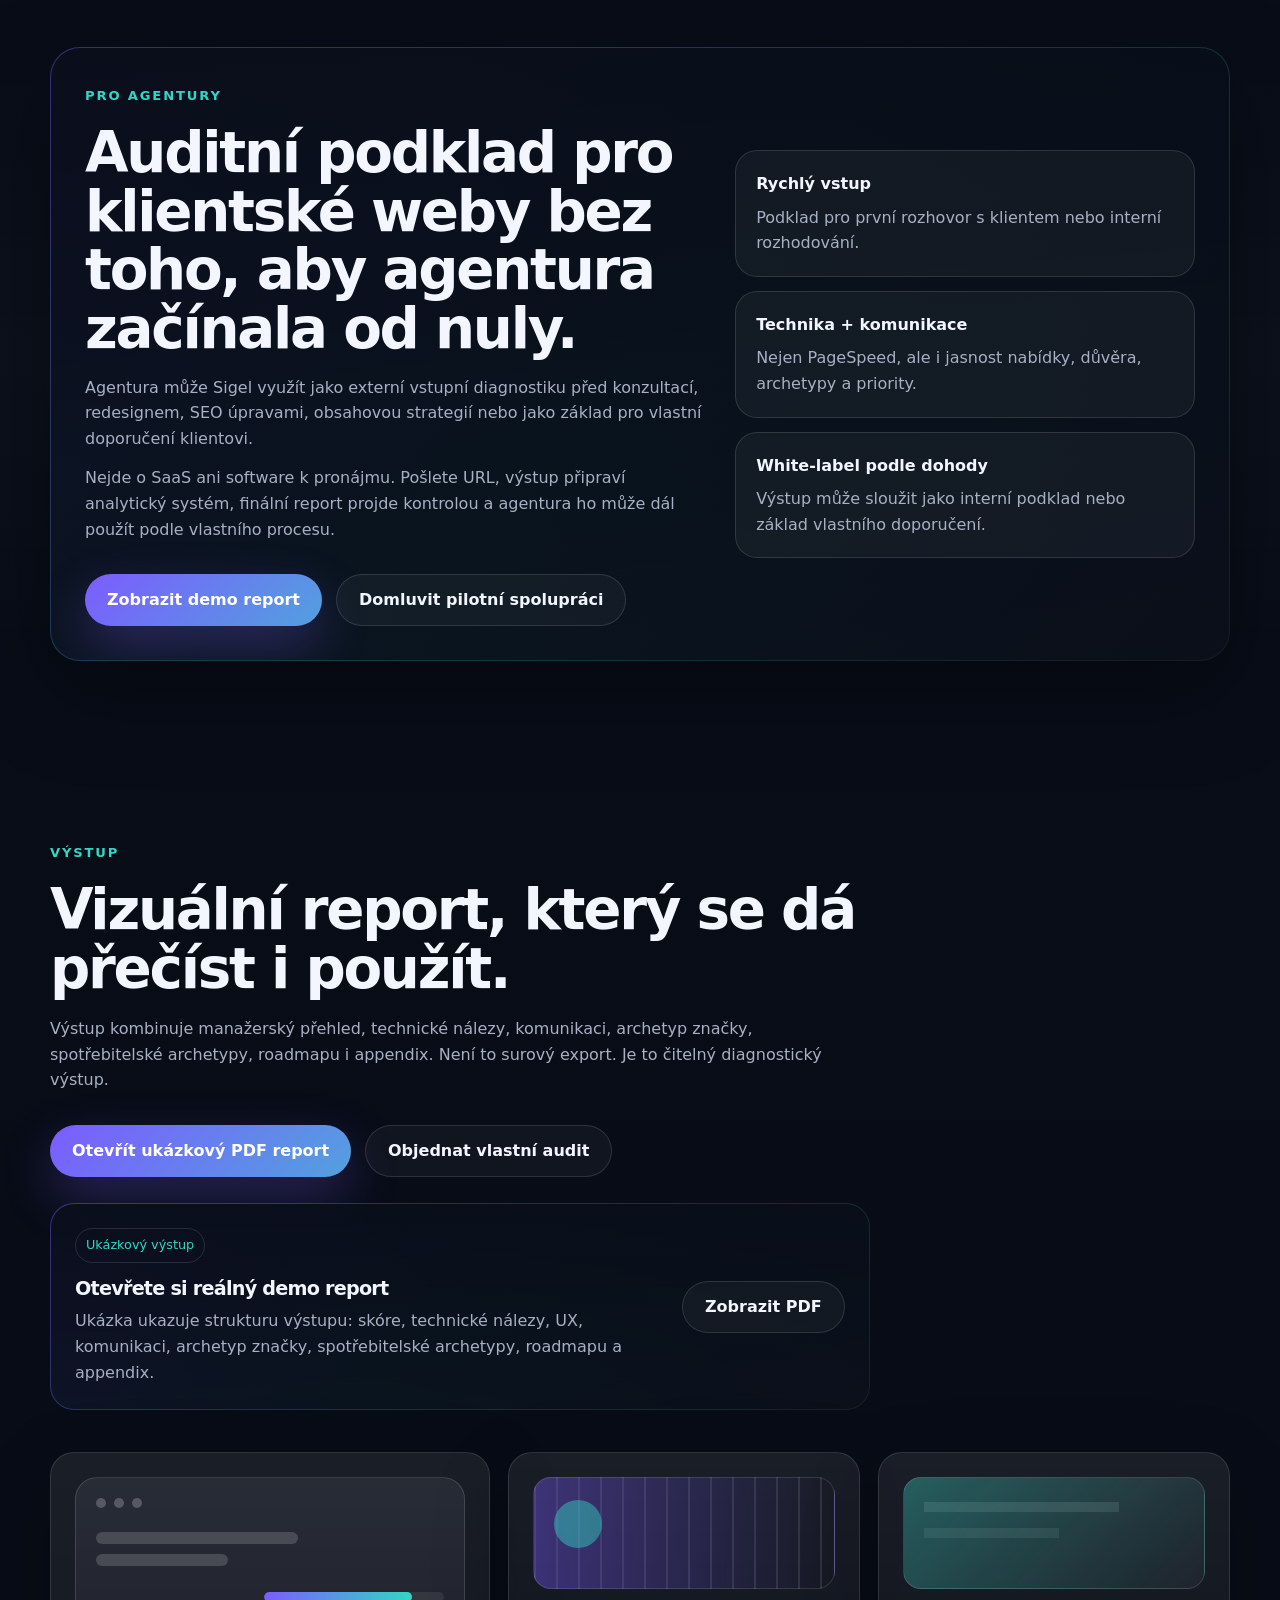
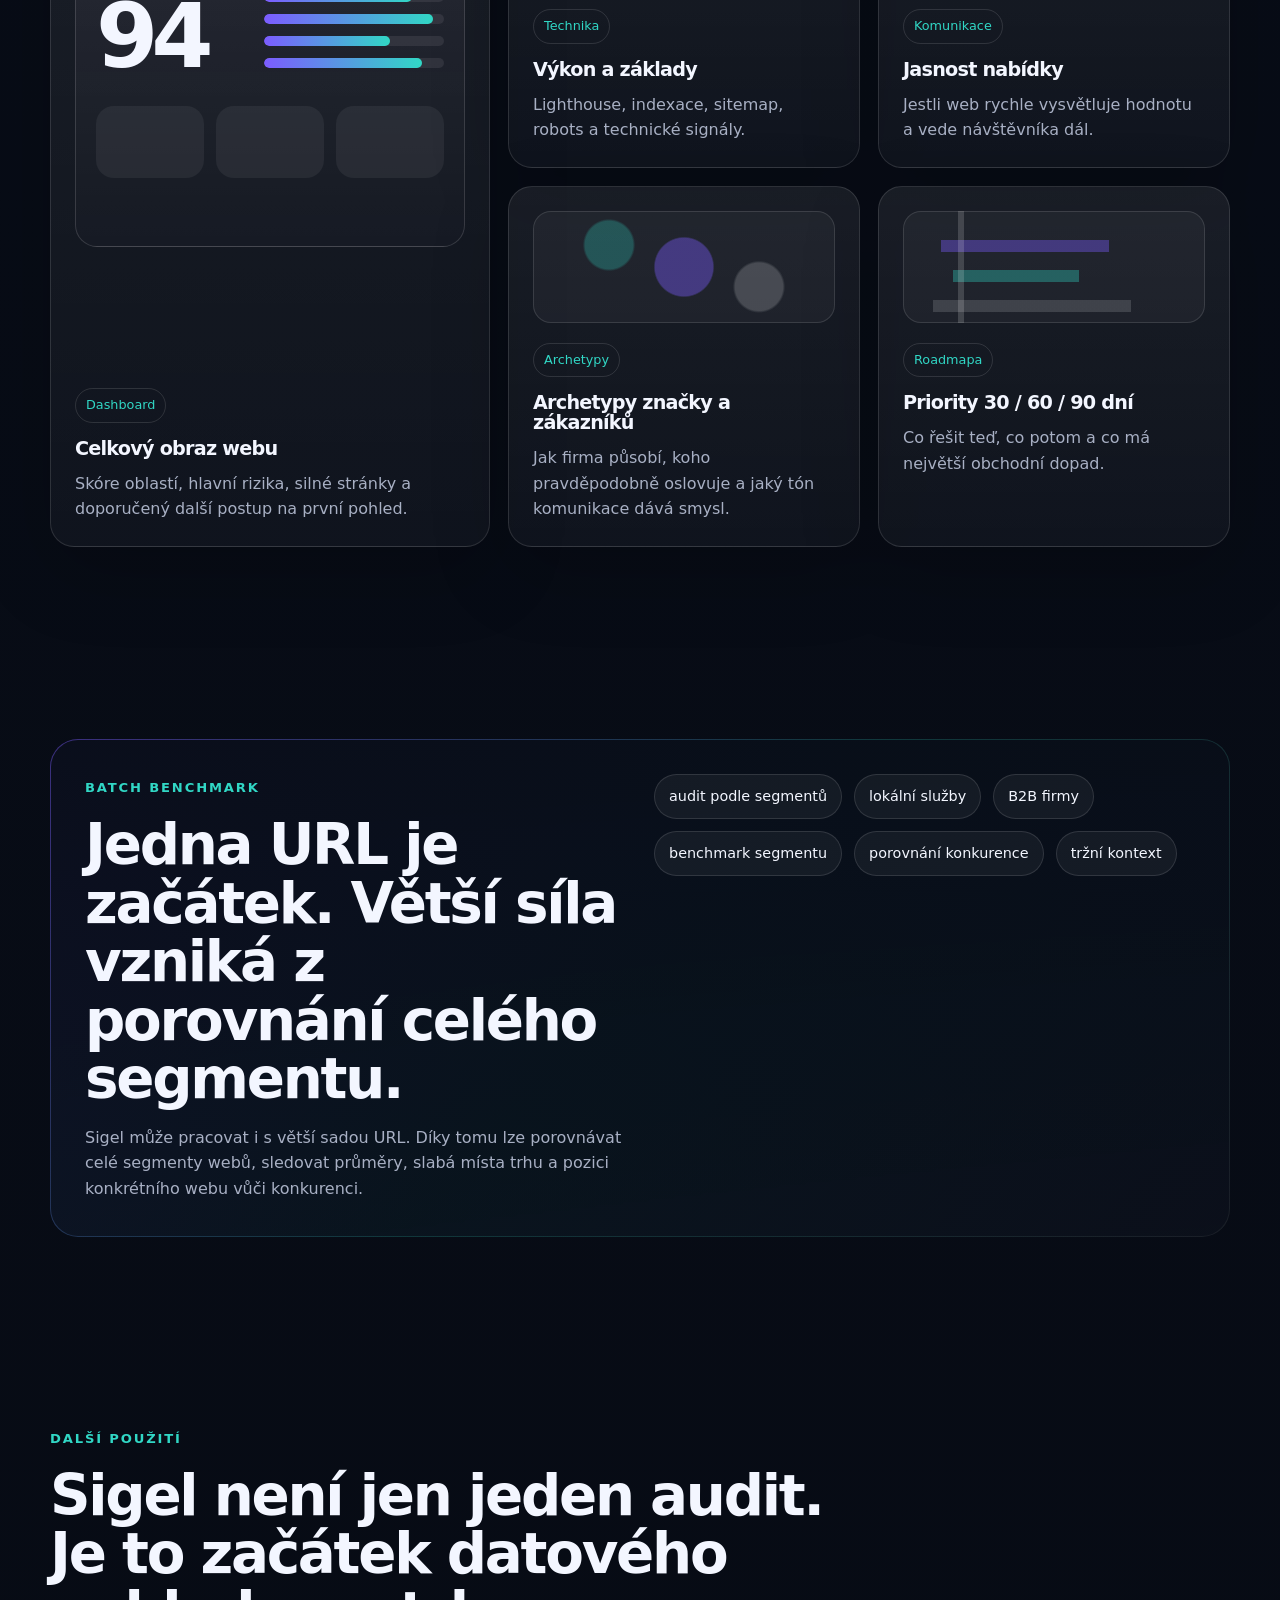
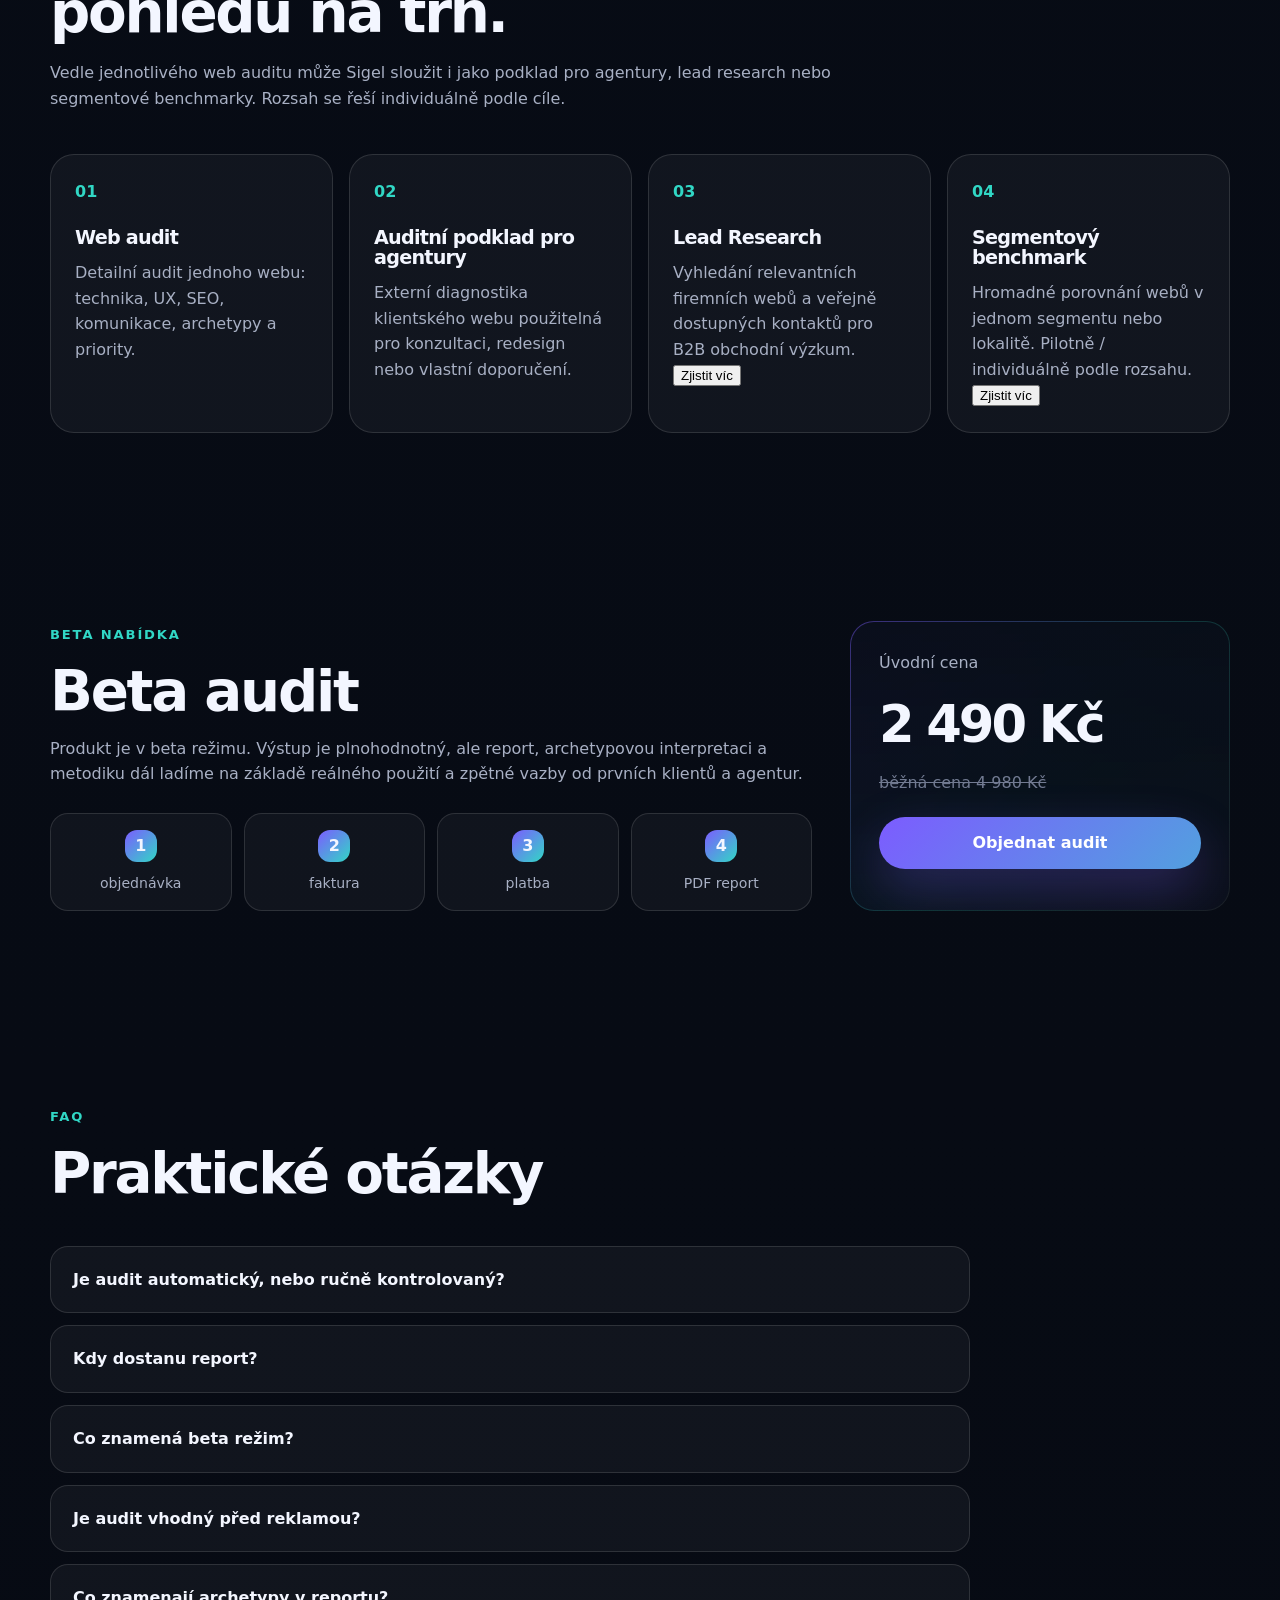
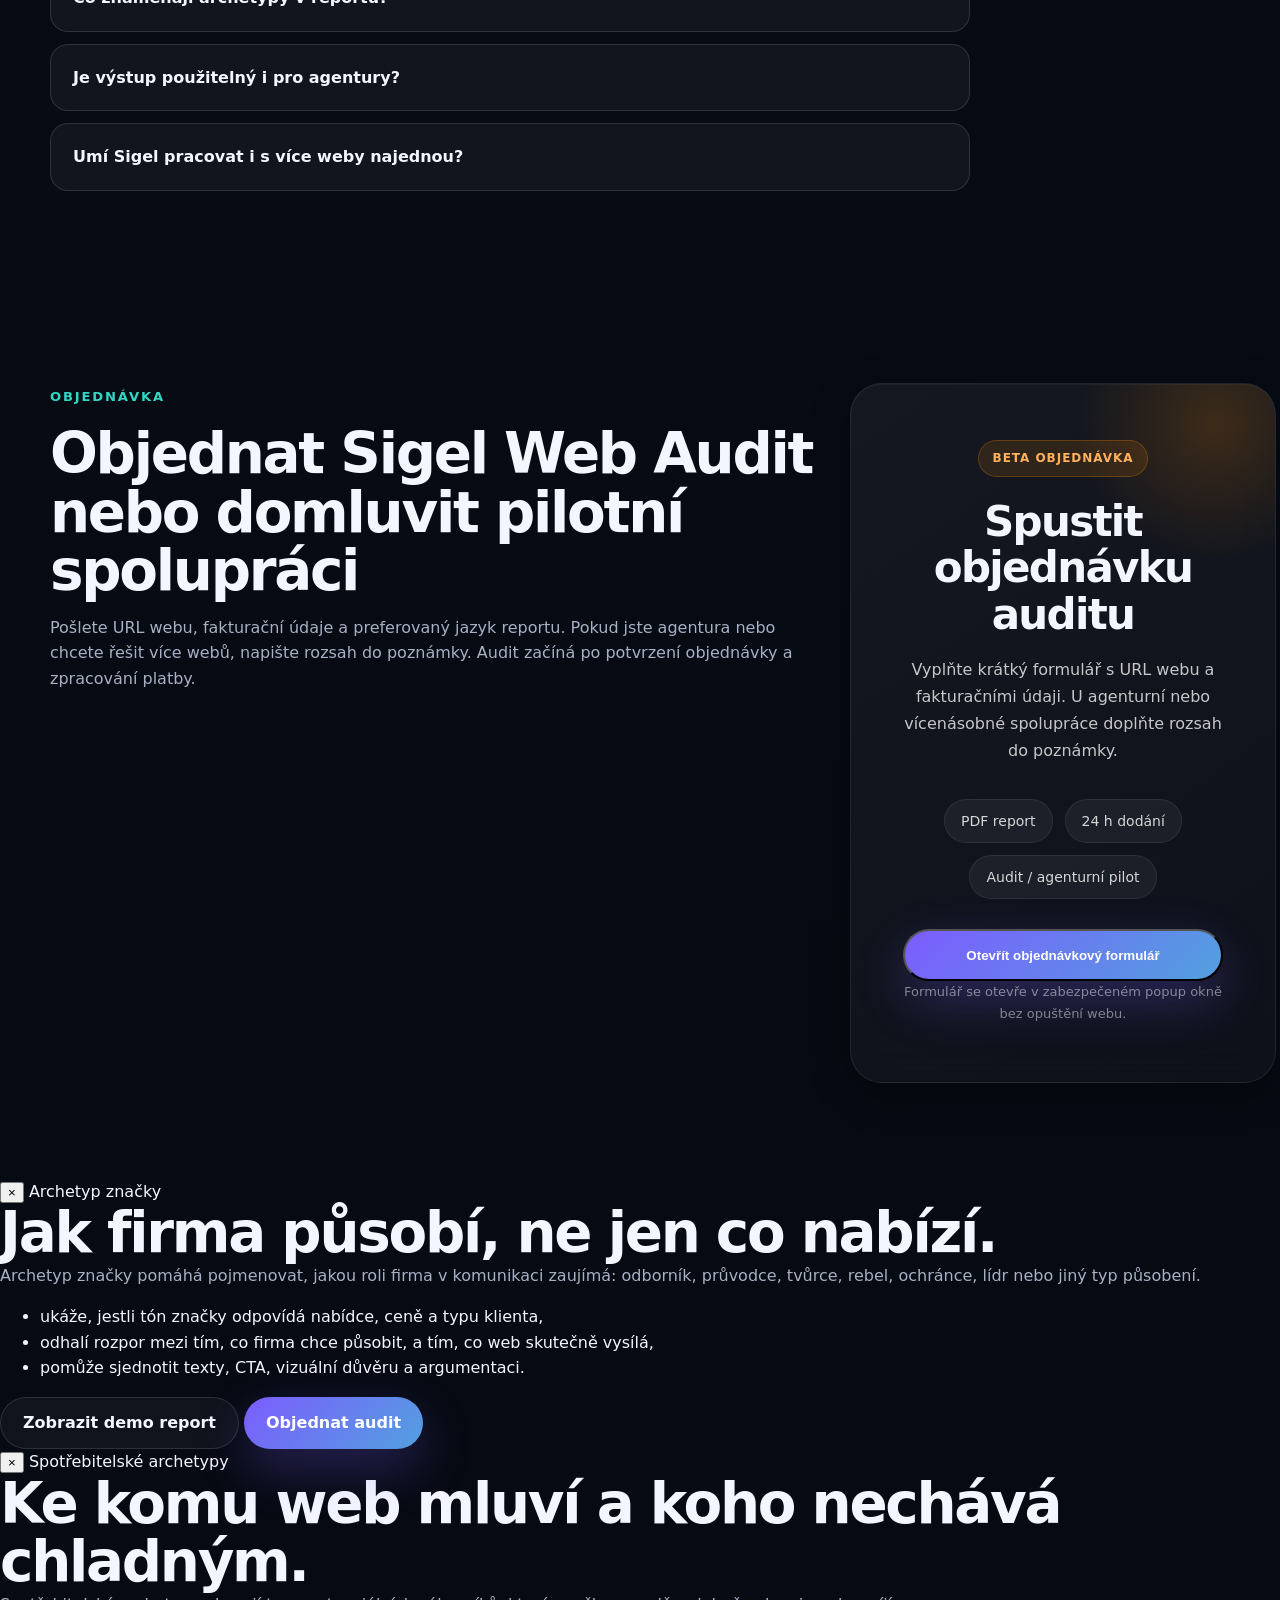
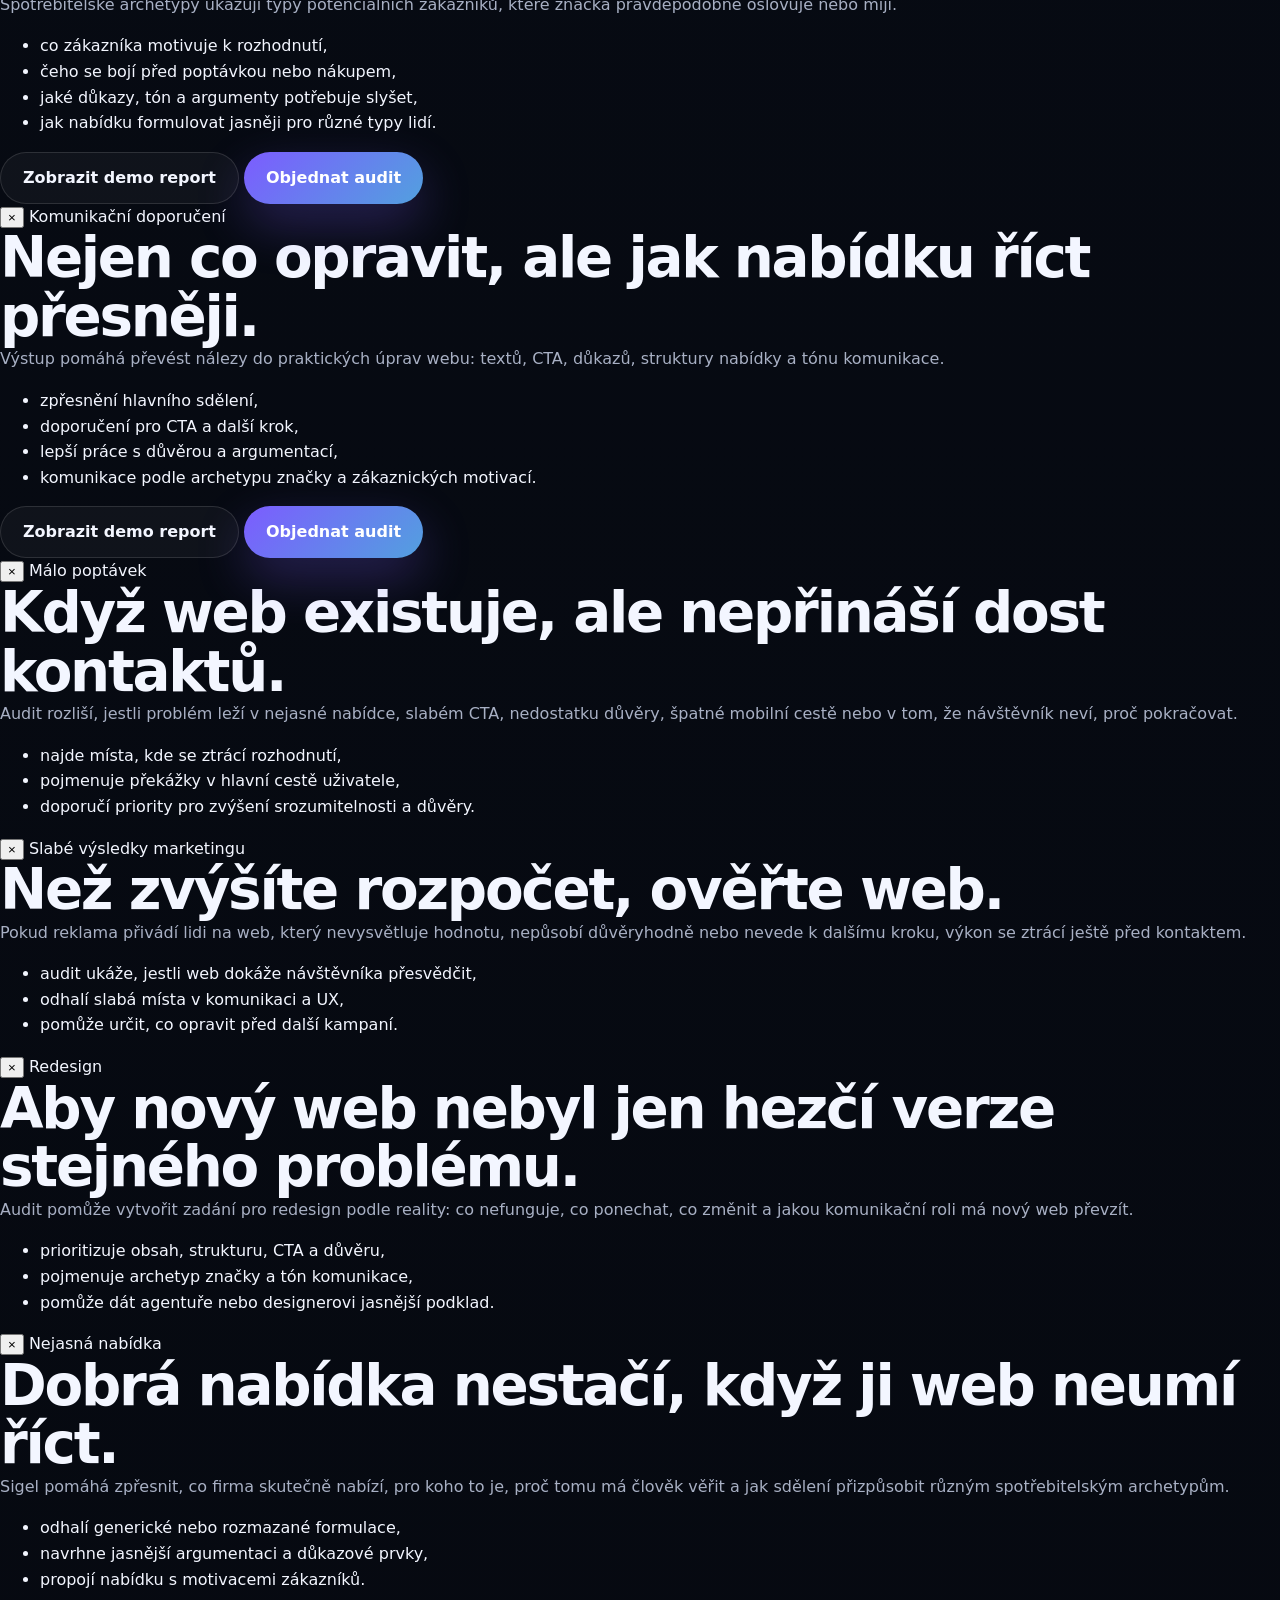
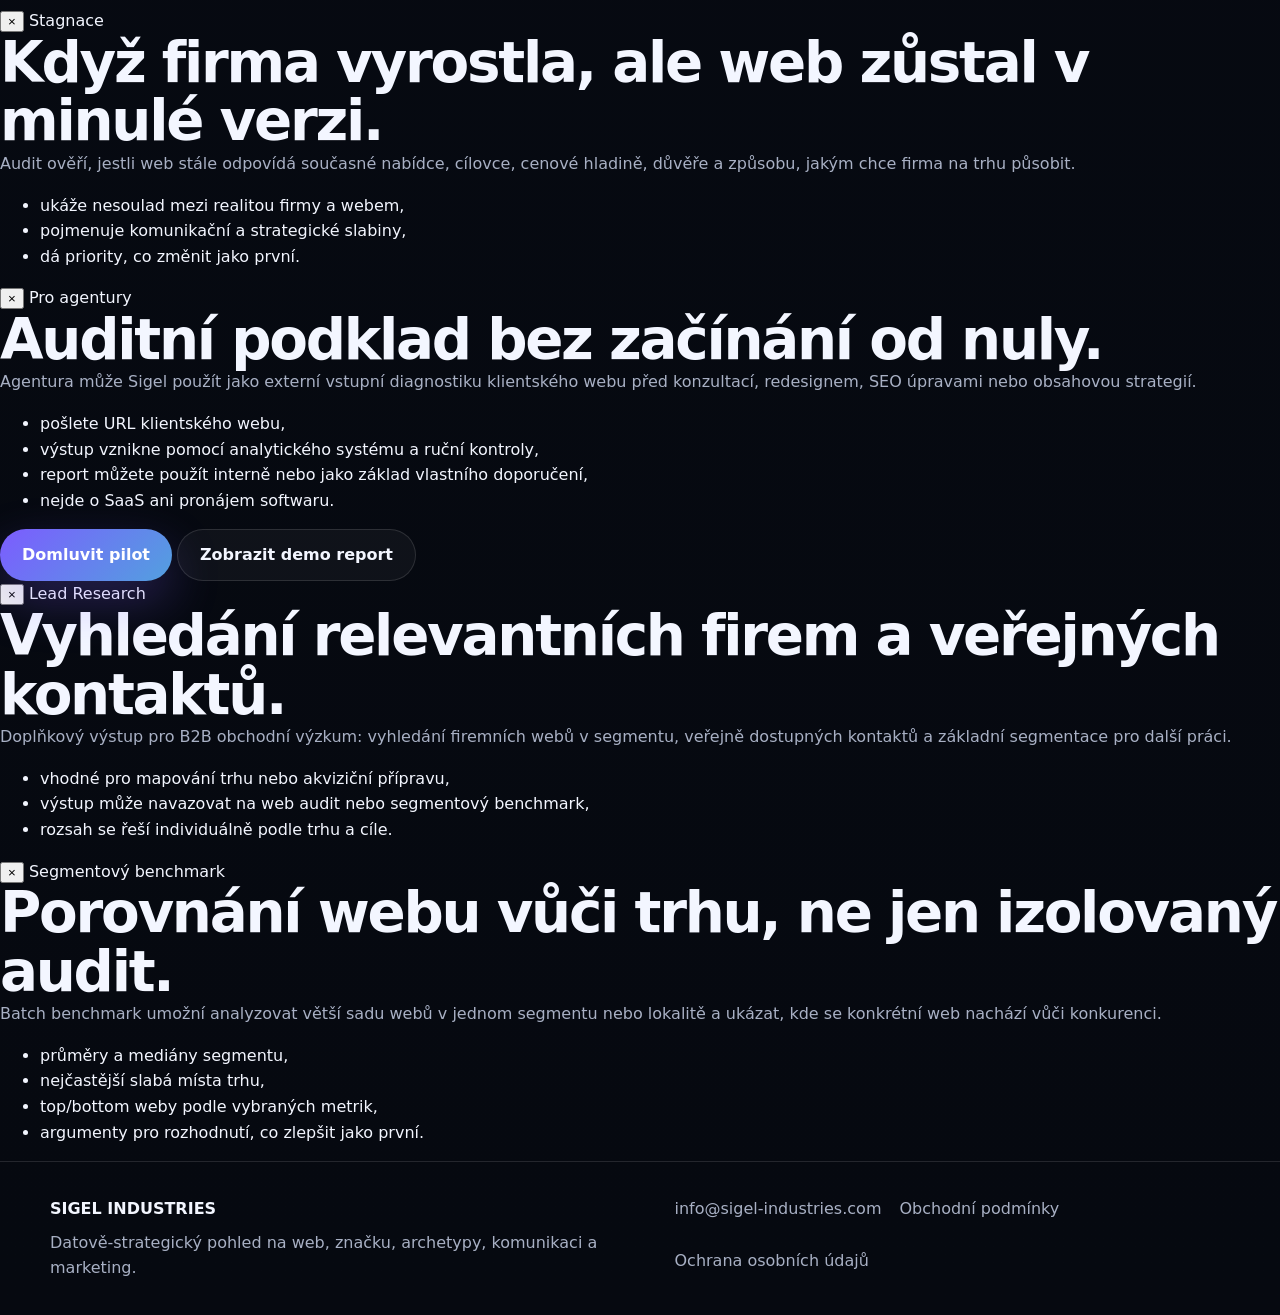
==== commit 7622df0d: "Update index.html 84-94" ====
--- a/index.html
+++ b/index.html
@@ -96,7 +96,7 @@
 
           <div class="snapshot-score-block">
             <div class="snapshot-score">
-              <strong>83</strong>
+              <strong>94</strong>
               <span>audit skóre</span>
             </div>
 
@@ -534,7 +534,7 @@
               <div class="screen-header-line medium"></div>
 
               <div class="screen-main-row">
-                <div class="screen-big-number">83</div>
+                <div class="screen-big-number">94</div>
                 <div class="screen-bars">
                   <div class="screen-bar"><i style="width: 82%"></i></div>
                   <div class="screen-bar"><i style="width: 94%"></i></div>
